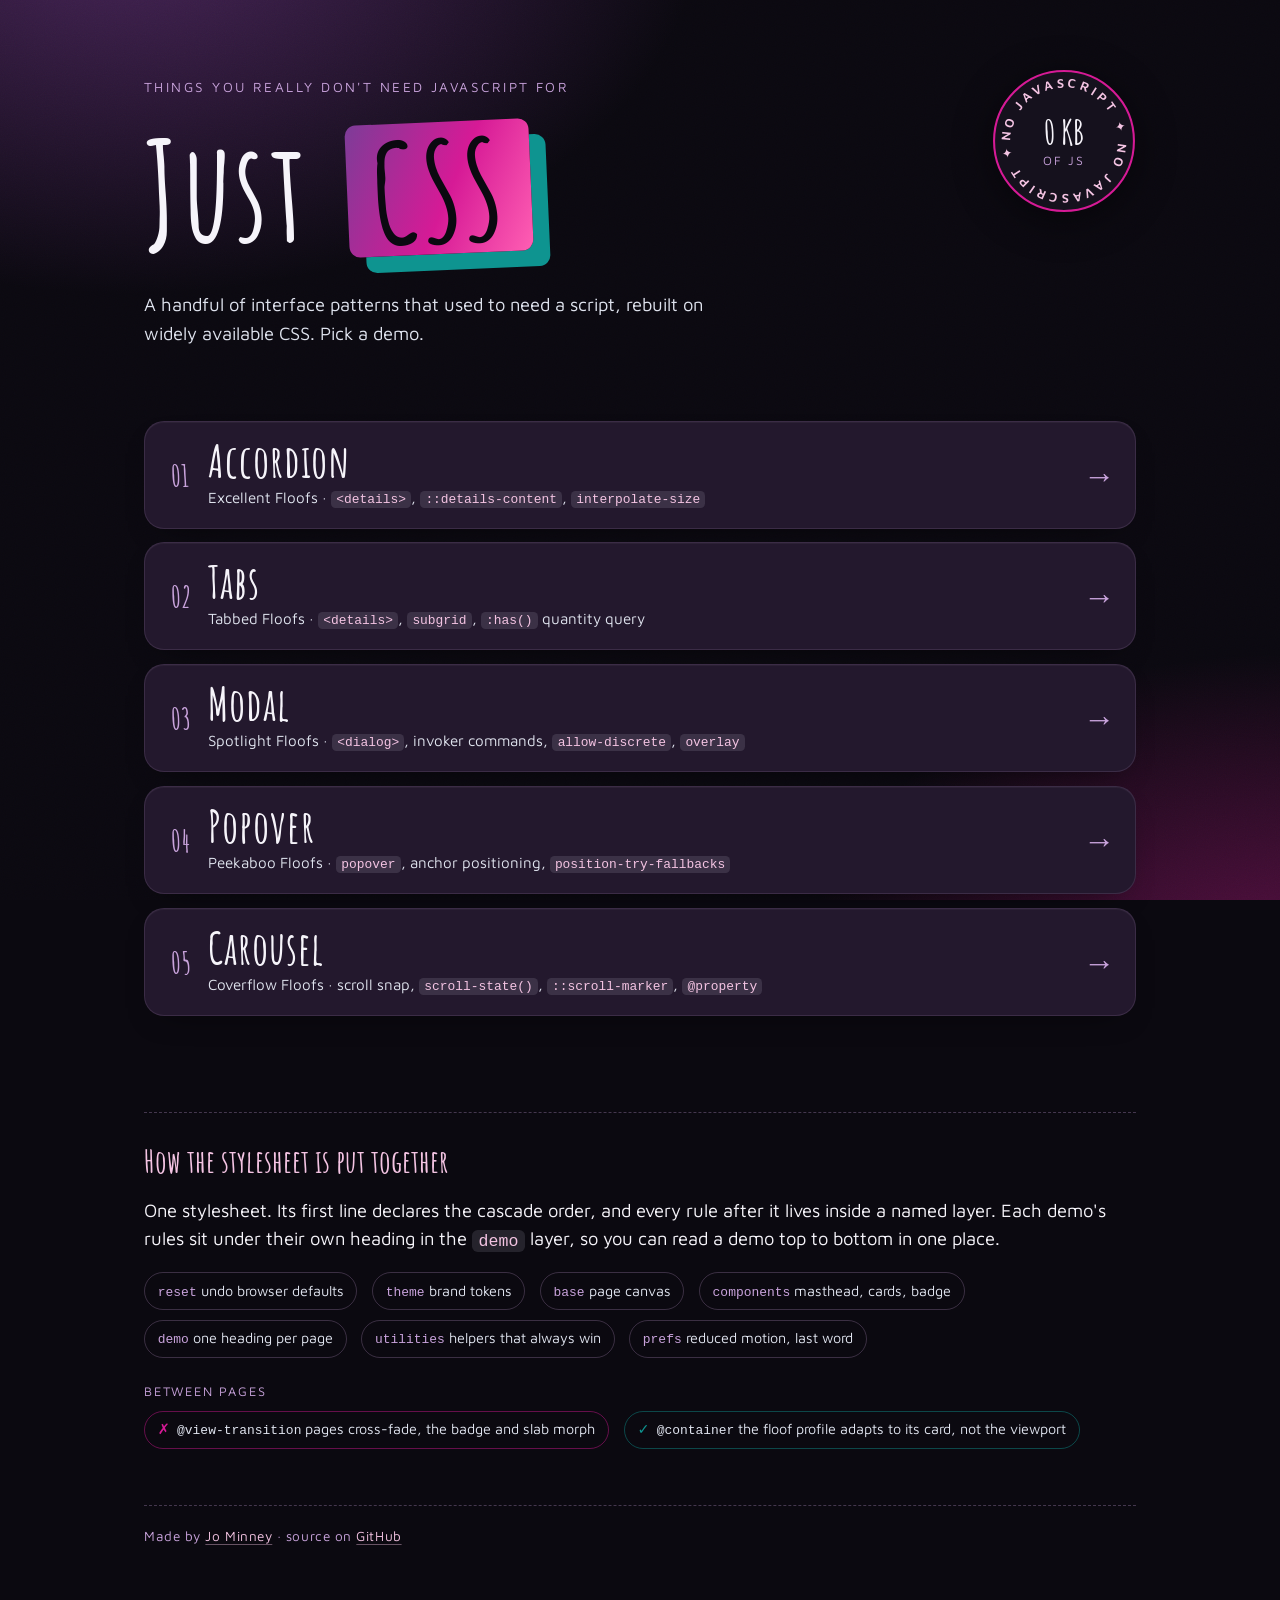
==== index.html @ 519990cf "Re-implement carousel because the other method doesn't support swipe and I didn't like it. The old o" ====
<!doctype html>
<html lang="en">
<head>
  <meta charset="utf-8">
  <meta name="viewport" content="width=device-width, initial-scale=1">
  <meta name="color-scheme" content="dark">
  <title>CSS Demos</title>

  <link rel="preconnect" href="https://fonts.googleapis.com">
  <link rel="preconnect" href="https://fonts.gstatic.com" crossorigin>
  <link href="https://fonts.googleapis.com/css2?family=Amatic+SC:wght@400;700&family=Maven+Pro:wght@400..700&display=swap" rel="stylesheet">

  <link rel="stylesheet" href="css/main.css">
</head>
<body>
  <div class="page">

    <header class="masthead">
      <p class="eyebrow">Things you really don't need JavaScript for</p>

      <h1 class="title">Just <span class="title__slab">CSS</span></h1>

      <p class="lede">A handful of interface patterns that used to need a script, rebuilt on widely available CSS. Pick a demo.</p>

      <svg class="badge badge--still" viewBox="0 0 140 140" role="img" aria-label="Zero kilobytes of JavaScript">
        <defs>
          <path id="badge-circle" d="M70,70 m-52,0 a52,52 0 1,1 104,0 a52,52 0 1,1 -104,0" />
        </defs>
        <circle class="badge__disc" cx="70" cy="70" r="68" />
        <g class="badge__ring">
          <text><textPath href="#badge-circle" textLength="322" lengthAdjust="spacing">NO JAVASCRIPT ✦ NO JAVASCRIPT ✦</textPath></text>
        </g>
        <text class="badge__big" x="70" y="74" text-anchor="middle">0 KB</text>
        <text class="badge__small" x="70" y="93" text-anchor="middle">of JS</text>
      </svg>
    </header>

    <main>
      <ol class="demos stagger">
        <li>
          <a class="card launch" href="demos/accordion.html">
            <span class="ordinal" aria-hidden="true"></span>
            <span>
              <span class="launch__name lit-text">Accordion</span>
              <span class="launch__sub">Excellent Floofs &middot; <code>&lt;details&gt;</code>, <code>::details-content</code>, <code>interpolate-size</code></span>
            </span>
            <span class="launch__go" aria-hidden="true">&rarr;</span>
          </a>
        </li>
        <li>
          <a class="card launch" href="demos/tabs.html">
            <span class="ordinal" aria-hidden="true"></span>
            <span>
              <span class="launch__name lit-text">Tabs</span>
              <span class="launch__sub">Tabbed Floofs &middot; <code>&lt;details&gt;</code>, <code>subgrid</code>, <code>:has()</code> quantity query</span>
            </span>
            <span class="launch__go" aria-hidden="true">&rarr;</span>
          </a>
        </li>
        <li>
          <a class="card launch" href="demos/modal.html">
            <span class="ordinal" aria-hidden="true"></span>
            <span>
              <span class="launch__name lit-text">Modal</span>
              <span class="launch__sub">Spotlight Floofs &middot; <code>&lt;dialog&gt;</code>, invoker commands, <code>allow-discrete</code>, <code>overlay</code></span>
            </span>
            <span class="launch__go" aria-hidden="true">&rarr;</span>
          </a>
        </li>
        <li>
          <a class="card launch" href="demos/popover.html">
            <span class="ordinal" aria-hidden="true"></span>
            <span>
              <span class="launch__name lit-text">Popover</span>
              <span class="launch__sub">Peekaboo Floofs &middot; <code>popover</code>, anchor positioning, <code>position-try-fallbacks</code></span>
            </span>
            <span class="launch__go" aria-hidden="true">&rarr;</span>
          </a>
        </li>
        <li>
          <a class="card launch" href="demos/carousel.html">
            <span class="ordinal" aria-hidden="true"></span>
            <span>
              <span class="launch__name lit-text">Carousel</span>
              <span class="launch__sub">Coverflow Floofs &middot; scroll snap, <code>scroll-state()</code>, <code>::scroll-marker</code>, <code>@property</code></span>
            </span>
            <span class="launch__go" aria-hidden="true">&rarr;</span>
          </a>
        </li>
      </ol>
    </main>

    <footer class="tech">
      <p class="tech__title">How the stylesheet is put together</p>
      <p class="tech__sub">One stylesheet. Its first line declares the cascade order, and every rule after it lives inside a named layer. Each demo's rules sit under their own heading in the <code>demo</code> layer, so you can read a demo top to bottom in one place.</p>
      <ul class="tech__list">
        <li><code>reset</code> undo browser defaults</li>
        <li><code>theme</code> brand tokens</li>
        <li><code>base</code> page canvas</li>
        <li><code>components</code> masthead, cards, badge</li>
        <li><code>demo</code> one heading per page</li>
        <li><code>utilities</code> helpers that always win</li>
        <li><code>prefs</code> reduced motion, last word</li>
      </ul>

      <p class="tech__heading">Between pages</p>
      <ul class="tech__list">
        <li data-feature="view-transition"><code>@view-transition</code> pages cross-fade, the badge and slab morph</li>
        <li data-feature="container"><code>@container</code> the floof profile adapts to its card, not the viewport</li>
      </ul>
    </footer>

    <footer class="colophon">
      <p>
        Made by <a href="https://jominney.com">Jo Minney</a>
        &middot; source on <a href="https://github.com/jomarieminney/css-demos">GitHub</a>
      </p>
    </footer>

  </div>
</body>
</html>
---- css/main.css ----
/* ==========================================================================
   css-demos — the whole stylesheet
   "Things you really don't need JavaScript for" · jominney.com

   HOW THIS FILE IS ORGANISED
   One file, seven cascade layers, declared on the first line so the order
   is fixed before anything else is read. A later layer always beats an
   earlier one, whatever the specificity — that is how `prefs` at the end
   can override any component with a bare `*` and no !important.

     reset       undo the handful of browser defaults we always undo
     theme       brand tokens: colours, fonts, easing, surfaces
     base        the page canvas and plain elements
     components  shared building blocks: masthead, cards, buttons, the
                 floof profile, the feature chips
     demo        one heading per demo (01 Accordion … 05 Carousel);
                 nothing in here is used outside its own page
     utilities   single-purpose helpers that always win over components
     prefs       user preferences (reduced motion): the last word

   Every "TRICK:" comment marks a modern CSS feature worth pointing at.
   ========================================================================== */
@layer reset, theme, base, components, demo, utilities, prefs;

/* TRICK: @property — registering a custom property gives it a type, and a
   typed property can transition. These are the carousel's dials (see
   "05 · Carousel"). Registrations are global and Chrome ignores them inside
   a layer, so they live up here. */
@property --tilt  { syntax: "<angle>";  inherits: false; initial-value: 0deg; }
@property --depth { syntax: "<number>"; inherits: false; initial-value: 0; }
@property --dir   { syntax: "<number>"; inherits: true;  initial-value: 1; }
@property --band  { syntax: "<number>"; inherits: true;  initial-value: 1; }
@property --bar   { syntax: "<length>"; inherits: false; initial-value: .65rem; }


/* ==========================================================================
   RESET
   ========================================================================== */
@layer reset {
  *, *::before, *::after { box-sizing: border-box; }

  body { margin: 0; }

  img, svg {
    display: block;
    max-width: 100%;
  }
  /* width="" / height="" attributes become presentational hints. Keep them
     (they stop layout shift) but let CSS decide the rendered box. */
  img { height: auto; }

  figure { margin: 0; }
}


/* ==========================================================================
   THEME
   ========================================================================== */
@layer theme {
  :root {
    --ink:      #0b0910;   /* Dark 1 */
    --ink-2:    #15111d;   /* Dark 2 */
    --paper:    #f6f4fa;   /* Light 1 */
    --paper-2:  #dfe3ee;   /* Light 2 */
    --magenta:  #d61a96;   /* Accent 1 */
    --purple:   #7d3c98;   /* Accent 2 */
    --teal:     #0e9490;   /* Accent 3 */
    --lilac:    #c9a3dc;   /* Accent 4 */
    --pink:     #f4c4e3;   /* Accent 5 */
    --lavender: #e4e7f7;   /* Accent 6 */

    --grad-brand: linear-gradient(115deg, var(--purple) 0%, var(--magenta) 55%, #ff5fb3 100%);

    /* Card surfaces */
    --surface:           color-mix(in oklab, var(--ink-2) 85%, var(--purple) 15%);
    --surface-border:    color-mix(in oklab, var(--lilac) 14%, transparent);
    --surface-highlight: 0 1px 0 rgb(255 255 255 / .04) inset;   /* top-edge glint */
    --surface-drop:      0 .75rem 2rem -1.25rem rgb(0 0 0 / .8);
    --surface-shadow:    var(--surface-highlight), var(--surface-drop);
    --radius-card:       1.25rem;
    --accent-border:     color-mix(in oklab, var(--magenta) 45%, transparent);

    --font-display: "Amatic SC", "Impact", sans-serif;
    --font-body: "Maven Pro", system-ui, sans-serif;

    /* A springy overshoot curve — pure CSS, no animation library */
    --ease-spring: linear(
      0, 0.006, 0.025 2.8%, 0.101 6.1%, 0.539 18.9%, 0.721 25.3%,
      0.849 31.5%, 0.937 38.1%, 0.968 41.8%, 0.991 45.7%, 1.006 50.1%,
      1.015 55%, 1.017 63.9%, 1.001
    );
    --ease-out: cubic-bezier(.2, .8, .2, 1);
    --dur: .65s;
  }
}


/* ==========================================================================
   BASE — the page canvas and plain elements
   ========================================================================== */
@layer base {
  :root {
    color-scheme: dark;
    /* TRICK: lets height/width transition to `auto` (Chromium, Safari 26+) */
    interpolate-size: allow-keywords;
  }

  html { scroll-behavior: smooth; }

  /* TRICK: cross-document view transitions. One line, and same-origin
     navigations between these pages cross-fade; elements that share a
     view-transition-name (the badge, the title slab) morph into place. */
  @view-transition { navigation: auto; }

  body {
    min-height: 100dvh;
    padding-block: clamp(2rem, 6vw, 5rem);
    padding-inline: clamp(1rem, 4vw, 3rem);
    font-family: var(--font-body);
    font-weight: 300;
    font-size: clamp(1rem, .95rem + .3vw, 1.15rem);
    line-height: 1.55;
    color: var(--paper);
    background-color: var(--ink);
    /* Two slow-drifting colour blobs, like the gradient slide */
    background-image:
      radial-gradient(60rem 40rem at 10% -10%, color-mix(in oklab, var(--purple) 55%, transparent), transparent 60%),
      radial-gradient(50rem 35rem at 100% 110%, color-mix(in oklab, var(--magenta) 40%, transparent), transparent 60%);
    background-attachment: fixed;
    animation: drift 24s ease-in-out infinite alternate;
    overflow-x: clip;

    /* Film grain so the gradient doesn't look like a flat render */
    &::before {
      content: "";
      position: fixed;
      inset: 0;
      z-index: 0;
      pointer-events: none;
      opacity: .14;
      mix-blend-mode: soft-light;
      background-image: url("data:image/svg+xml,%3Csvg xmlns='http://www.w3.org/2000/svg' width='220' height='220'%3E%3Cfilter id='n'%3E%3CfeTurbulence type='fractalNoise' baseFrequency='.9' numOctaves='3' stitchTiles='stitch'/%3E%3C/filter%3E%3Crect width='100%25' height='100%25' filter='url(%23n)'/%3E%3C/svg%3E");
    }
  }
  @keyframes drift {
    to { background-position: 6% 8%, -6% -8%; }
  }

  .page {
    position: relative;
    z-index: 1;
    max-width: 62rem;
    margin-inline: auto;
  }

  a {
    color: var(--pink);
    text-decoration-color: color-mix(in oklab, var(--pink) 40%, transparent);
    text-underline-offset: .2em;
    &:hover { text-decoration-color: currentColor; }
  }

  /* Disclosure widgets: we always draw our own affordance */
  summary {
    cursor: pointer;
    list-style: none;                 /* kill the default triangle… */
    user-select: none;
    &::-webkit-details-marker { display: none; }  /* …and in old Safari */
    &::marker { content: ""; }
  }

  code {
    font-family: ui-monospace, "Cascadia Code", Consolas, monospace;
    font-size: .9em;
    padding: .1em .4em;
    border-radius: .35em;
    background: color-mix(in oklab, var(--lavender) 12%, transparent);
    color: var(--pink);
  }

  :focus-visible {
    outline: 2px solid var(--teal);
    outline-offset: 3px;
  }
}


/* ==========================================================================
   COMPONENTS — shared building blocks
   ========================================================================== */
@layer components {

  /* ----- Breadcrumb back to the index ----- */
  .crumbs {
    margin-block-end: 1.5rem;
    font-size: .85rem;
    letter-spacing: .08em;
    text-transform: uppercase;
    a { text-decoration: none; color: var(--lilac); }
    a:hover { color: var(--pink); }
  }

  /* ----- Masthead ----- */
  .masthead {
    position: relative;
    display: grid;
    gap: .5rem;
    margin-block-end: clamp(2.5rem, 6vw, 4.5rem);
    padding-inline-end: clamp(0rem, 12vw, 9rem);
  }

  .eyebrow {
    margin: 0 0 1rem;
    font-size: .85rem;
    letter-spacing: .18em;
    text-transform: uppercase;
    color: var(--lilac);
  }

  .title {
    margin: 0;
    font-family: var(--font-display);
    font-weight: 700;
    font-size: clamp(4rem, 12vw, 8.5rem);
    line-height: .9;
    letter-spacing: .02em;
    text-wrap: balance;
  }

  /* The "Widely Available" slide treatment: a tilted gradient slab */
  .title__slab {
    view-transition-name: slab;       /* morphs between pages, see @view-transition in base */
    display: inline-block;
    padding: .05em .18em .02em;
    margin-inline-start: .08em;
    background: var(--grad-brand);
    color: var(--ink);
    rotate: -2.5deg;
    border-radius: .08em;
    box-shadow: .12em .12em 0 var(--teal);
  }

  .lede {
    margin: 1.75rem 0 0;
    max-width: 48ch;
    line-height: 1.6;
    color: var(--paper-2);
    & + & { margin-block-start: .75rem; }   /* a second lede is just the next paragraph */
  }

  /* "0 KB of JS" badge — drops in once on load, spins its ring on hover */
  .badge {
    position: absolute;
    inset-inline-end: 0;
    inset-block-start: -.5rem;
    width: clamp(6rem, 12vw, 9rem);
    filter: drop-shadow(0 .5rem 1.25rem rgb(0 0 0 / .45));
    view-transition-name: badge;
    animation: badge-in 1s var(--ease-spring) .35s backwards;
    transition: rotate var(--dur) var(--ease-spring), scale var(--dur) var(--ease-spring);

    &:hover { rotate: -8deg; scale: 1.06; }
    &.badge--still { animation: none; }   /* index page: no entrance, hover only */

    .badge__disc { fill: var(--ink-2); stroke: var(--magenta); stroke-width: 2; }
    .badge__ring {
      transform-origin: 70px 70px;
      transition: transform 1.4s var(--ease-spring);
      fill: var(--pink);
      font: 600 12.5px var(--font-body);
      letter-spacing: .12em;
    }
    /* Half a turn lands the repeated text exactly where it started */
    &:hover .badge__ring { transform: rotate(.5turn); }
    .badge__big   { fill: var(--paper); font: 700 34px var(--font-display); }
    .badge__small { fill: var(--lilac); font: 400 12px var(--font-body); text-transform: uppercase; letter-spacing: .15em; }
  }
  @keyframes badge-in {
    from { opacity: 0; transform: scale(0) rotate(-120deg); }
    to   { opacity: 1; transform: scale(1) rotate(0deg); }
  }

  @media (width < 40rem) {
    .masthead { padding-inline-end: 0; }
    .badge { position: static; justify-self: end; margin-block-start: .5rem; }
  }

  /* ----- Card surface, shared by the demo index, the accordion, tab
           panels, the dialog and the popovers ----- */
  .card {
    position: relative;
    container-type: inline-size;      /* TRICK: lets the floof profile query the card's width */
    border-radius: var(--radius-card);
    background: var(--surface);
    border: 1px solid var(--surface-border);
    box-shadow: var(--surface-shadow);
    opacity: 1;
    translate: 0 0;
    transition:
      opacity .5s var(--ease-out),
      translate .6s var(--ease-out) var(--enter-delay, 0ms);

    /* TRICK: @starting-style — the "before" state for an element's first
       render, so a plain transition doubles as an entrance. */
    @starting-style {
      opacity: 0;
      translate: 0 1.5rem;
    }

    /* Gradient bar that sweeps in just outside the left edge */
    &::before {
      content: "";
      position: absolute;
      inset-block: .9rem;
      inset-inline-end: calc(100% + .75rem);   /* floats .75rem left of the card */
      width: .3rem;
      border-radius: 1rem;
      background: var(--grad-brand);
      scale: 1 0;
      transform-origin: top;
      transition: scale .5s var(--ease-spring);
    }
    &:hover::before { scale: 1 1; }
  }

  /* Stagger: children of a .stagger list slide in a beat after the one
     before. --enter-delay inherits, so it reaches a card nested in an <li>. */
  .stagger > :nth-child(2) { --enter-delay: 70ms; }
  .stagger > :nth-child(3) { --enter-delay: 140ms; }
  .stagger > :nth-child(4) { --enter-delay: 210ms; }
  .stagger > :nth-child(5) { --enter-delay: 280ms; }
  .stagger > :nth-child(6) { --enter-delay: 350ms; }
  .stagger > :nth-child(7) { --enter-delay: 420ms; }
  .stagger > :nth-child(8) { --enter-delay: 490ms; }

  /* ----- Launcher: a card that is a link or a button to somewhere.
           Thumb (or ordinal) · names · arrow. ----- */
  .launch {
    display: grid;
    grid-template-columns: auto 1fr auto;
    align-items: center;
    gap: 1.1rem;
    padding: 1.1rem 1.25rem 1.1rem 1.6rem;
    color: inherit;
    text-decoration: none;
    appearance: none;                 /* it may be a <button> */
    font: inherit;
    text-align: start;
    cursor: pointer;
    transition:
      opacity .5s var(--ease-out),
      translate .4s var(--ease-spring) var(--enter-delay, 0ms),
      border-color .3s;

    .floof__thumb { rotate: -6deg; }
    .launch__go {
      font-family: var(--font-display);
      font-weight: 700;
      font-size: 2rem;
      color: var(--lilac);
      transition: translate .4s var(--ease-spring), color .3s;
    }
    .launch__sub { font-size: .95rem; color: var(--paper-2); }
    .launch__sub code { font-size: .85em; }

    &:hover {
      border-color: var(--accent-border);
      translate: 0 -2px;
      .lit-text { --lit: 100%; }
      .floof__thumb { rotate: 6deg; scale: 1.08; }
      .launch__go { translate: .35rem 0; color: var(--magenta); }
    }
  }

  /* ----- Round button: the circle behind the toggle, the close, the arrows ----- */
  .round-btn {
    display: grid;
    place-items: center;
    width: 2.4rem;
    aspect-ratio: 1;
    padding: 0;
    border: 1px solid transparent;
    border-radius: 50%;
    background: color-mix(in oklab, var(--lavender) 10%, transparent);
    color: var(--paper);
    font: 700 1.5rem var(--font-display);
    cursor: pointer;
    transition: background .3s, border-color .3s, scale .4s var(--ease-spring), rotate var(--dur) var(--ease-spring);
    &:is(button):hover { background: var(--magenta); }
  }

  /* Plus → cross. Set --x: 1 to show the cross. */
  .plus-x {
    position: relative;
    rotate: calc(var(--x, 0) * 135deg);
    &::before, &::after {
      content: "";
      position: absolute;
      inset: 0;
      margin: auto;
      background: var(--paper);
      border-radius: 2px;
    }
    &::before { width: 1rem; height: 2px; }
    &::after  { width: 2px; height: 1rem; }
  }

  /* ----- Pop-in: anything in the top layer (dialog, popover) that fades
           and scales in, and — thanks to allow-discrete — back out ----- */
  .pop-in {
    opacity: 0;
    scale: .94;
    translate: 0 .75rem;
    /* TRICK: display and overlay are discrete, but allow-discrete lets them
       wait until the fade is done — that is the whole close animation. */
    transition:
      opacity .35s var(--ease-out),
      scale .55s var(--ease-spring),
      translate .55s var(--ease-spring),
      display .55s allow-discrete,
      overlay .55s allow-discrete;

    &:is([open], :popover-open) {
      opacity: 1;
      scale: 1;
      translate: 0;
      /* TRICK: @starting-style — the FROM state for the open transition,
         because a closed dialog/popover is display:none and has no styles
         to transition from */
      @starting-style {
        opacity: 0;
        scale: .94;
        translate: 0 .75rem;
      }
    }
  }

  /* ----- Ordinal: "01", "02"… from a CSS counter, no JS ----- */
  .ordinal {
    font-family: var(--font-display);
    font-weight: 700;
    font-size: 1.9rem;
    line-height: 1;
    color: var(--lilac);
    min-width: 2ch;
    transition: color .3s;
    &::before { content: counter(item, decimal-leading-zero); }
  }

  /* ----- Lit text: gradient that slides in from the right when --lit is 100% ----- */
  .lit-text {
    font-family: var(--font-display);
    font-weight: 700;
    line-height: .95;
    letter-spacing: .02em;
    background: linear-gradient(90deg, var(--paper) 0 50%, var(--magenta) 50%, #ff7cc0 100%);
    background-size: 210% 100%;
    background-position: var(--lit, 0%) 0;
    -webkit-background-clip: text;
    background-clip: text;
    color: transparent;
    transition: background-position .55s var(--ease-out);
  }

  /* ==========================================================================
     Floof profile — polaroid, hooman, blurb, rating.
     Used by the accordion, tabs, modal and popover demos.

     Reveal state is keyed on the nearest open <details>, <dialog> or popover
     (the :is() list is forgiving, so an unknown :popover-open is skipped,
     not fatal). It works two ways:
     · the closed-state rules give the accordion something to animate FROM
       (its content stays in the tree while closed) and back TO on close;
     · @starting-style gives the tabs, dialog and popover the same FROM
       state, because their content goes display:none → shown and has no
       previous style to transition from.
     ========================================================================== */

  /* Pieces that also appear in summaries, tabs and launchers */
  .floof__pet { font-size: clamp(2rem, 4.5vw, 2.8rem); }
  .floof__names { display: grid; gap: .1rem; min-width: 0; }
  .floof__owner {
    font-size: .95rem;
    color: var(--paper-2);
    strong { font-weight: 500; color: var(--pink); }
  }
  .floof__thumb {
    width: 3.5rem;
    aspect-ratio: 1;
    border-radius: 50%;
    object-fit: cover;
    border: 2px solid var(--lilac);
    transition: scale var(--dur) var(--ease-spring), opacity .3s, rotate var(--dur) var(--ease-spring), border-color .3s;
  }

  /* The expanded body: photos beside blurb, stacking when its CARD is narrow */
  .floof__body {
    display: grid;
    grid-template-columns: minmax(14rem, 1fr) 1.4fr;
    gap: clamp(1.5rem, 4vw, 3rem);
    align-items: start;
    padding: .5rem 1.6rem 2rem 1.6rem;
    /* TRICK: container query — the same markup sits in a wide accordion
       card, a tab panel, a dialog and a 24rem popover. Ask the card, not
       the viewport. */
    @container (width < 44rem) {
      grid-template-columns: 1fr;
    }
  }

  .floof__photos {
    position: relative;
    padding: 1rem 1rem 3.5rem 0;
  }

  /* Polaroid that drops in and settles at a jaunty tilt */
  .polaroid {
    padding: .7rem .7rem 2.4rem;
    background: var(--paper);
    color: var(--ink);
    border-radius: .35rem;
    box-shadow: 0 1.25rem 2.5rem -1rem rgb(0 0 0 / .7);
    rotate: 8deg;
    translate: 0 1.5rem;
    opacity: 0;
    transition:
      rotate .8s var(--ease-spring),
      translate .8s var(--ease-spring),
      opacity .4s var(--ease-out);

    img {
      width: 100%;
      aspect-ratio: 1;
      object-fit: cover;
      border-radius: .15rem;
      filter: saturate(1.1) contrast(1.05);
    }
    figcaption {
      position: absolute;
      inset-inline: .7rem;
      bottom: .55rem;
      font-family: var(--font-display);
      font-weight: 700;
      font-size: 1.75rem;
      line-height: 1;
      text-align: center;
      color: var(--purple);
    }

    :is(details[open], dialog[open], :popover-open) & {
      rotate: -3deg;
      translate: 0;
      opacity: 1;
      transition-delay: .1s;
      &:hover { rotate: 0deg; scale: 1.02; transition-delay: 0s; }
    }
  }

  /* The hooman: small circle overlapping the polaroid's corner */
  .hooman {
    position: absolute;
    inset-inline-end: -.25rem;
    inset-block-end: 3.5rem;    /* overlaps the photo's corner, clear of the caption */
    width: 6rem;
    scale: 0;
    rotate: 25deg;
    transition: scale .7s var(--ease-spring), rotate .7s var(--ease-spring);

    img {
      width: 100%;
      aspect-ratio: 1;
      object-fit: cover;
      border-radius: 50%;
      border: 3px solid var(--teal);
      box-shadow: 0 .75rem 1.5rem -.5rem rgb(0 0 0 / .8);
    }
    figcaption {
      position: absolute;
      inset-inline-start: calc(100% + 2.25rem);   /* to the lower right of the circle */
      inset-block-start: 88%;
      width: 6rem;
      font-family: var(--font-display);
      font-weight: 700;
      font-size: 1.4rem;
      line-height: 1;
      color: var(--pink);
      text-align: left;
      white-space: nowrap;
      rotate: 4deg;
    }

    :is(details[open], dialog[open], :popover-open) & { scale: 1; rotate: 0deg; transition-delay: .35s; }
  }

  /* Hand-drawn arrow that draws itself — pathLength="1" makes the maths trivial.
     Flipped so it points back up at the circle from the label. */
  .hooman__arrow {
    position: absolute;
    inset-inline-end: calc(100% - .1rem);
    bottom: 45%;
    width: 3rem;
    rotate: 190deg;
    fill: none;
    stroke: var(--pink);
    stroke-width: 3;
    stroke-linecap: round;
    stroke-linejoin: round;

    path {
      stroke-dasharray: 1;
      stroke-dashoffset: 1;
      transition: stroke-dashoffset .5s var(--ease-out);
    }
    :is(details[open], dialog[open], :popover-open) & path:first-child { stroke-dashoffset: 0; transition-delay: .6s; }
    :is(details[open], dialog[open], :popover-open) & path:last-child  { stroke-dashoffset: 0; transition-delay: .95s; }
  }

  /* One column: no room beside the circle, so the label drops beneath it
     (the photos area keeps 3.5rem of padding there) and the arrow points up */
  @container (width < 44rem) {
    .hooman figcaption {
      inset-inline-start: auto;
      inset-inline-end: .25rem;
      inset-block-start: calc(100% + .6rem);
      text-align: right;
      rotate: -3deg;
    }
    .hooman__arrow {
      inset-inline-end: auto;
      inset-inline-start: -.75rem;
      bottom: 60%;
      rotate: -80deg;
    }
  }

  /* Blurb — lines fade up in a stagger */
  .floof__blurb {
    padding-block-start: .5rem;

    > * {
      translate: 0 .75rem;
      opacity: 0;
      transition: translate .6s var(--ease-out), opacity .5s var(--ease-out);
    }
    p { margin: 0 0 1rem; color: var(--paper-2); }
    .floof__owner { margin-block-end: .35rem; }

    :is(details[open], dialog[open], :popover-open) & > * { translate: 0; opacity: 1; }
    :is(details[open], dialog[open], :popover-open) & > :nth-child(1) { transition-delay: .15s; }
    :is(details[open], dialog[open], :popover-open) & > :nth-child(2) { transition-delay: .25s; }
    :is(details[open], dialog[open], :popover-open) & > :nth-child(3) { transition-delay: .35s; }
    :is(details[open], dialog[open], :popover-open) & > :nth-child(4) { transition-delay: .45s; }
    :is(details[open], dialog[open], :popover-open) & > :nth-child(5) { transition-delay: .55s; }
  }

  .floof__kicker {
    margin: 0 0 .5rem;
    font-family: var(--font-display);
    font-weight: 700;
    font-size: 2rem;
    line-height: 1;
    color: var(--lilac);
  }

  /* Floof rating bar — no JS, the maths does the branching:
     · over ten  → bar is full; brand gradient covers the first ten points,
                   the excess spills into teal, a notch marks 10/10
     · ten or under → ordinary part-filled bar, empty track showing, no notch */
  .rating {
    display: grid;
    grid-template-columns: auto 1fr auto;
    align-items: center;
    gap: .75rem;
    margin-block-start: 1.25rem;
    font-size: .85rem;
    letter-spacing: .08em;
    text-transform: uppercase;
    color: var(--lilac);
  }
  .rating__track {
    height: .55rem;
    border-radius: 1rem;
    background: color-mix(in oklab, var(--lavender) 12%, transparent);
    overflow: hidden;
  }
  .rating__fill {
    /* TRICK: min()/clamp() as an if-statement */
    --ten:   min(100%, calc(10 / var(--rating) * 100%));         /* where 10/10 lands */
    --notch: clamp(0px, calc((var(--rating) - 10) * 100px), 2px); /* 0 unless over ten */
    position: relative;
    display: block;
    height: 100%;
    width: min(100%, calc(var(--rating) / 10 * 100%));
    border-radius: inherit;
    background:
      var(--grad-brand) 0 0 / var(--ten) 100% no-repeat,
      linear-gradient(90deg, var(--teal), #3fd4c9);
    scale: 0 1;
    transform-origin: left;
    transition: scale .9s var(--ease-spring);

    &::after {
      content: "";
      position: absolute;
      inset-block: 0;
      inset-inline-start: var(--ten);
      width: var(--notch);
      translate: -50% 0;
      background: var(--ink);
    }
    :is(details[open], dialog[open], :popover-open) & { scale: 1 1; transition-delay: .6s; }
  }
  .rating__value {
    font-family: var(--font-display);
    font-weight: 700;
    font-size: 1.5rem;
    letter-spacing: 0;
    color: var(--pink);
  }

  /* TRICK: @starting-style — the FROM state for profile content rendered
     for the first time (tab panels, dialogs, popovers). Same values as the
     closed-state rules above, so every demo plays the same reveal. */
  @starting-style {
    :is(details[open], dialog[open], :popover-open) .polaroid { rotate: 8deg; translate: 0 1.5rem; opacity: 0; }
    :is(details[open], dialog[open], :popover-open) .hooman { scale: 0; rotate: 25deg; }
    :is(details[open], dialog[open], :popover-open) .hooman__arrow path { stroke-dashoffset: 1; }
    :is(details[open], dialog[open], :popover-open) .floof__blurb > * { translate: 0 .75rem; opacity: 0; }
    :is(details[open], dialog[open], :popover-open) .rating__fill { scale: 0 1; }
  }

  /* ==========================================================================
     Tech cheat-sheet footer + feature chips
     ========================================================================== */
  .tech {
    margin-block-start: clamp(3rem, 8vw, 6rem);
    padding-block-start: 2rem;
    border-top: 1px dashed color-mix(in oklab, var(--lilac) 30%, transparent);
  }
  .tech__title {
    margin: 0 0 1rem;
    font-family: var(--font-display);
    font-weight: 700;
    font-size: 2rem;
    line-height: 1;
    color: var(--pink);
  }
  .tech__note {
    margin: 1.5rem 0 0;
    max-width: 60ch;
    font-size: .9rem;
    color: var(--paper-2);
  }
  .tech__heading {
    margin: 1.5rem 0 .6rem;
    font-size: .8rem;
    letter-spacing: .14em;
    text-transform: uppercase;
    color: var(--lilac);
    code { font-size: .95em; text-transform: none; letter-spacing: 0; }
  }
  .tech__list {
    list-style: none;
    margin: 0;
    padding: 0;
    display: flex;
    flex-wrap: wrap;
    gap: .6rem .9rem;
    font-size: .9rem;
    color: var(--paper-2);

    li {
      padding: .4rem .8rem;
      border-radius: 2rem;
      border: 1px solid color-mix(in oklab, var(--lilac) 25%, transparent);
      transition: border-color .3s, translate .4s var(--ease-spring);
      &:hover { border-color: var(--tick-hue, var(--magenta)); translate: 0 -2px; }
    }
    code { background: none; padding: 0; color: var(--lilac); }

    /* Feature chips: a cross until an @supports block below flips them to a
       tick. No JS — the browser is grading itself. :where() zeroes the
       specificity so the plain [data-feature="…"] rules can override. */
    :where(li[data-feature]) {
      --tick: "\2717";            /* ✗ */
      --tick-hue: var(--magenta);
    }
    li[data-feature] {
      border-color: color-mix(in oklab, var(--tick-hue) 45%, transparent);
      &::before {
        content: var(--tick);
        margin-inline-end: .5em;
        font-weight: 700;
        color: var(--tick-hue);
      }
      code { color: var(--paper-2); }
    }

    /* Chips that are links: the whole pill is the target, with an "out" arrow */
    &.tech__list--links {
      li { padding: 0; }
      li:hover { border-color: var(--teal); }
      a {
        display: block;
        padding: .4rem .8rem;
        border-radius: inherit;
        color: inherit;
        text-decoration: none;
        &::after { content: " \2197"; color: var(--lilac); font-size: .85em; }
        &:hover::after { color: var(--teal); }
      }
    }
  }

  /* One @supports per graded feature. The chip text lives in the HTML;
     these only decide tick or cross. */
  @supports selector(::details-content)        { [data-feature="details-content"]  { --tick: "\2713"; --tick-hue: var(--teal); } }
  @supports (interpolate-size: allow-keywords) { [data-feature="interpolate-size"] { --tick: "\2713"; --tick-hue: var(--teal); } }
  /* at-rule() is brand new (Chrome 148, Firefox 157). Until it lands
     everywhere, fall back to transition-behavior, which shipped in the same
     releases as @starting-style. */
  @supports at-rule(@starting-style) or (transition-behavior: allow-discrete) {
    [data-feature="starting-style"] { --tick: "\2713"; --tick-hue: var(--teal); }
  }
  @supports (grid-template-columns: subgrid)   { [data-feature="subgrid"]        { --tick: "\2713"; --tick-hue: var(--teal); } }
  @supports selector(:has(a))                  { [data-feature="has"]            { --tick: "\2713"; --tick-hue: var(--teal); } }
  @supports (transition-timing-function: linear(0, 1)) { [data-feature="linear"] { --tick: "\2713"; --tick-hue: var(--teal); } }
  @supports (background-clip: text) or (-webkit-background-clip: text) { [data-feature="clip-text"] { --tick: "\2713"; --tick-hue: var(--teal); } }
  @supports (transition-behavior: allow-discrete) { [data-feature="allow-discrete"] { --tick: "\2713"; --tick-hue: var(--teal); } }
  @supports (overlay: auto)                    { [data-feature="overlay"]        { --tick: "\2713"; --tick-hue: var(--teal); } }
  @supports (backdrop-filter: blur(1px))       { [data-feature="backdrop-filter"] { --tick: "\2713"; --tick-hue: var(--teal); } }
  @supports (container-type: inline-size)      { [data-feature="container"]      { --tick: "\2713"; --tick-hue: var(--teal); } }
  @supports (anchor-name: --a)                 { [data-feature="anchor"]         { --tick: "\2713"; --tick-hue: var(--teal); } }
  @supports (position-try-fallbacks: flip-block) { [data-feature="position-try"] { --tick: "\2713"; --tick-hue: var(--teal); } }
  @supports selector(:popover-open)            { [data-feature="popover-open"]   { --tick: "\2713"; --tick-hue: var(--teal); } }
  @supports (animation-timeline: view())       { [data-feature="scroll-timeline"] { --tick: "\2713"; --tick-hue: var(--teal); } }
  @supports (scroll-snap-type: x mandatory)    { [data-feature="snap"]           { --tick: "\2713"; --tick-hue: var(--teal); } }
  @supports (container-type: scroll-state)     { [data-feature="scroll-state"]   { --tick: "\2713"; --tick-hue: var(--teal); } }
  @supports selector(::scroll-button(*))       { [data-feature="scroll-buttons"] { --tick: "\2713"; --tick-hue: var(--teal); } }
  @supports selector(::scroll-marker)          { [data-feature="scroll-markers"] { --tick: "\2713"; --tick-hue: var(--teal); } }
  @supports (scrollbar-width: none)            { [data-feature="scrollbar-width"] { --tick: "\2713"; --tick-hue: var(--teal); } }
  @supports (scroll-initial-target: nearest)   { [data-feature="scroll-initial-target"] { --tick: "\2713"; --tick-hue: var(--teal); } }
  /* Only at-rule() can test this one (Chrome 148+). Safari supports the
     feature but not the test, so it shows a cross there for now. */
  @supports at-rule(@view-transition)          { [data-feature="view-transition"] { --tick: "\2713"; --tick-hue: var(--teal); } }
  /* Layers need no @supports: without @layer, the first line of this file
     would be ignored and the cascade would still mostly work — but the page
     would look different enough that the tick is a fair claim. */
  [data-feature="layers"] { --tick: "\2713"; --tick-hue: var(--teal); }

  /* ----- Colophon ----- */
  .colophon {
    margin-block-start: clamp(2rem, 5vw, 3.5rem);
    padding-block-start: 1.25rem;
    border-top: 1px dashed color-mix(in oklab, var(--lilac) 30%, transparent);
    font-size: .85rem;
    letter-spacing: .04em;
    color: var(--lilac);
    p { margin: 0; }
    a { color: var(--pink); }
    a:hover { color: var(--paper); }
  }
}


/* ==========================================================================
   DEMO — page-specific rules. Each demo under its own heading; nothing in
   one heading is used by another page.
   ========================================================================== */
@layer demo {

  /* ==========================================================================
     00 · Index (index.html)
     ========================================================================== */
  .demos {
    list-style: none;
    margin: 0;
    padding: 0;
    display: grid;
    gap: .85rem;
    counter-reset: item;
    > li { counter-increment: item; }
  }
  .demos .launch__name { display: block; font-size: clamp(2rem, 4.5vw, 2.8rem); }


  /* ==========================================================================
     01 · Accordion (demos/accordion.html) — <details name>, ::details-content
     ========================================================================== */
  .floofs {
    display: grid;
    gap: .85rem;
    counter-reset: item;    /* TRICK: numbering without JS */
  }

  .floof {
    counter-increment: item;
    transition:
      opacity .45s var(--ease-out),
      translate .6s var(--ease-out) var(--enter-delay, 0ms),
      scale var(--dur) var(--ease-spring),
      border-color .45s var(--ease-out),
      box-shadow .45s var(--ease-out);

    > summary {
      display: grid;
      grid-template-columns: auto 1fr auto auto;
      align-items: center;
      gap: 1.1rem;
      padding: 1.1rem 1.25rem 1.1rem 1.6rem;
      border-radius: inherit;
    }
    .floof__thumb { rotate: -6deg; }

    &:hover {
      .floof__pet { --lit: 100%; }
      .floof__thumb { rotate: 6deg; scale: 1.08; }
      .floof__toggle { background: color-mix(in oklab, var(--magenta) 30%, transparent); }
    }

    &[open] {
      border-color: var(--accent-border);
      box-shadow:
        0 1px 0 rgb(255 255 255 / .06) inset,
        0 2rem 4rem -1.5rem var(--accent-border);
      &::before { scale: 1 1; }
      .ordinal { color: var(--magenta); }
      .floof__pet { --lit: 100%; }
      .floof__thumb { scale: 0; opacity: 0; }   /* big photo takes over */
      .floof__toggle { --x: 1; background: var(--magenta); }
    }

    /* TRICK: ::details-content — the animatable hidden part */
    &::details-content {
      block-size: 0;
      overflow: hidden;
      content-visibility: hidden;
      transition:
        block-size var(--dur) var(--ease-spring),
        content-visibility var(--dur) allow-discrete;
    }
    &[open]::details-content {
      block-size: auto;               /* animates thanks to interpolate-size */
      content-visibility: visible;
    }
  }

  /* TRICK: :has() — when one floof is open, gently dim the rest */
  .floofs:has(.floof[open]) .floof:not([open]) {
    opacity: .55;
    scale: .985;
    &:hover { opacity: 1; scale: 1; }
  }


  /* ==========================================================================
     02 · Tabs (demos/tabs.html) — <details> + grid + subgrid
     Technique after Sladjan Petrovic on CSS-Tricks: every <details> is laid
     over ONE grid. Each is a subgrid spanning every column and both rows, so
     its <summary> sits in row 1 at its own column while its content
     (::details-content) fills row 2. name="" keeps exactly one open.
     Base layout is a stack of disclosures; the strip is layered on top only
     when the browser has ::details-content AND subgrid AND the room.
     ========================================================================== */
  .tabs {
    display: grid;
    gap: .85rem;
  }

  .tab {
    > summary {
      position: relative;
      display: flex;
      align-items: center;
      gap: .75rem;
      padding: .7rem 1rem .7rem .9rem;
      border-radius: 2rem;
      background: var(--surface);
      border: 1px solid var(--surface-border);
      box-shadow: var(--surface-shadow);
      transition: border-color .3s, background .3s, translate .4s var(--ease-spring);
    }
    &:not([open]) > summary:hover { border-color: var(--accent-border); translate: 0 -2px; }
    &[open] > summary {
      border-color: var(--magenta);
      background: color-mix(in oklab, var(--surface) 80%, var(--magenta) 20%);
    }

    .floof__thumb { width: 2.25rem; }
    &[open] .floof__thumb { border-color: var(--magenta); }
    .floof__pet {
      font-size: clamp(1.5rem, 2.2vw, 1.85rem);
      line-height: .9;
      text-wrap: balance;
    }
    > summary:hover .floof__pet,
    &[open] .floof__pet { --lit: 100%; }
  }

  .tab__panel { padding-block-start: 1.25rem; }

  /* ----- Enhancement: the tab strip ----- */
  @supports selector(::details-content) and (grid-template-columns: subgrid) {
    @media (width >= 48rem) {

      .tabs {
        /* TRICK: :has() as a quantity query — count the tabs, size the grid */
        --tabs: 1;
        display: grid;
        grid-template-columns: repeat(var(--tabs), minmax(0, 1fr));
        grid-template-rows: auto auto;
        gap: 0 .5rem;
        padding-block-start: .9rem;    /* room for the floating bar above */
        &:has(> :last-child:nth-child(2)) { --tabs: 2; }
        &:has(> :last-child:nth-child(3)) { --tabs: 3; }
        &:has(> :last-child:nth-child(4)) { --tabs: 4; }
        &:has(> :last-child:nth-child(5)) { --tabs: 5; }
        &:has(> :last-child:nth-child(6)) { --tabs: 6; }
        &:has(> :last-child:nth-child(7)) { --tabs: 7; }
        &:has(> :last-child:nth-child(8)) { --tabs: 8; }
      }

      /* TRICK: subgrid — every <details> covers the whole grid and borrows
         its tracks, so all six summaries share ONE row and line up. */
      .tab {
        display: grid;
        grid-template-columns: subgrid;
        grid-template-rows: subgrid;
        grid-column: 1 / -1;
        grid-row: 1 / span 2;
        &:nth-child(1) { --n: 1; }
        &:nth-child(2) { --n: 2; }
        &:nth-child(3) { --n: 3; }
        &:nth-child(4) { --n: 4; }
        &:nth-child(5) { --n: 5; }
        &:nth-child(6) { --n: 6; }
        &:nth-child(7) { --n: 7; }
        &:nth-child(8) { --n: 8; }

        /* The <details> boxes all overlap, so the parts you can interact
           with are lifted above them: closed panels at 1, the open panel at
           2, the open tab at 3 so it covers the panel's top border. */
        > summary {
          grid-row: 1;
          grid-column: var(--n);
          z-index: 1;
          padding: .8rem 1rem;
          border-radius: 1rem 1rem 0 0;
          border-block-end-width: 0;     /* the panel's top border does that job */
          box-shadow: none;

          /* Active tab indicator: a gradient bar floating above the tab with
             a gap, the same idea as the bar beside each card */
          &::after {
            content: "";
            position: absolute;
            inset-inline: .9rem;
            inset-block-start: -.9rem;
            height: .3rem;
            border-radius: 1rem;
            background: var(--grad-brand);
            scale: 0 1;
            transform-origin: left;
            transition: scale .5s var(--ease-spring);
          }
        }
        /* Active tab joins the panel: same surface, reaching 1px down to
           cover the panel's top border. A <details> in a name group can
           still be closed by clicking its own summary, which would leave
           no tab open — so the open tab ignores the pointer. (Keyboard
           toggling still works; the page says so.) */
        &[open] > summary {
          z-index: 3;
          margin-block-end: -1px;
          background: var(--surface);
          border-color: var(--accent-border);
          pointer-events: none;
          &::after { scale: 1 1; }
        }

        /* Every panel stays rendered, stacked in the same cell, so row 2 is
           always as tall as the tallest panel — nothing below ever jumps.
           Closed panels are hidden with visibility (no hit-testing) and
           cross-fade with the one opening. content-visibility overrides the
           UA's "hidden" for closed details. */
        &::details-content {
          grid-row: 2;
          grid-column: 1 / -1;
          z-index: 1;
          display: block;
          content-visibility: visible;
          visibility: hidden;
          opacity: 0;
          transition: opacity .4s var(--ease-out), visibility .4s;
        }
        &[open]::details-content {
          z-index: 2;
          visibility: visible;
          opacity: 1;
        }
      }

      /* The panel: square top corners so the tabs sit flush on it, no top
         glint (it showed under the tab), and no slide on entrance — sliding
         would tear it away from its tab */
      .tab__panel {
        padding-block-start: 1.5rem;
        border-start-start-radius: 0;
        border-start-end-radius: 0;
        border-color: var(--accent-border);
        box-shadow: var(--surface-drop);
        @starting-style { translate: 0; }
      }
    }
  }


  /* ==========================================================================
     03 · Modal (demos/modal.html) — <dialog> opened by invoker commands
     No JS: <button command="show-modal"> opens, <button command="close">
     closes, closedby="any" light-dismisses, and the browser does focus
     trapping and Escape.
     ========================================================================== */
  .floof-grid {
    display: grid;
    grid-template-columns: repeat(auto-fill, minmax(17rem, 1fr));
    gap: .85rem;
    .launch { padding: 1rem 1.25rem 1rem 1.1rem; gap: 1rem; }
    .floof__pet { font-size: clamp(1.6rem, 3vw, 2.1rem); }
  }

  .floof-dialog {
    position: fixed;                 /* .card says relative; a modal must not */
    inset: 0;
    margin: auto;
    width: min(56rem, calc(100% - 2rem));
    max-height: calc(100dvh - 2rem);
    padding: 0;
    color: var(--paper);
    overflow: auto;

    &::backdrop {
      background: color-mix(in oklab, var(--ink) 72%, transparent);
      backdrop-filter: blur(10px) saturate(1.2);
      opacity: 0;
      transition:
        opacity .35s var(--ease-out),
        display .55s allow-discrete,
        overlay .55s allow-discrete;
    }
    &[open]::backdrop {
      opacity: 1;
      @starting-style { opacity: 0; }
    }

    .floof__pet { --lit: 100%; }
    .plus-x { --x: 1; background: var(--magenta); }
    .plus-x:hover { background: var(--purple); }
    /* the header already carries the owner, so hide the copy in the blurb */
    .floof__blurb .floof__owner { display: none; }
  }
  .floof-dialog__head {
    display: grid;
    grid-template-columns: 1fr auto;
    align-items: start;
    gap: 1rem;
    padding: 1.25rem 1.25rem 0 1.6rem;
  }


  /* ==========================================================================
     04 · Popover (demos/popover.html) — popover + CSS anchor positioning
     No JS: popovertarget opens and closes, anchor-name / position-anchor
     tether, position-area places, position-try-fallbacks flips.
     ========================================================================== */

  /* The faces run diagonally: face n sits in column n, row n */
  .anchors {
    /* TRICK: :has() as a quantity query — count the faces, size the grid */
    --count: 1;
    position: relative;
    display: grid;
    grid-template-columns: repeat(var(--count), minmax(0, 1fr));   /* never wider than the page */
    gap: .25rem;
    &:has(> :last-child:nth-child(2)) { --count: 2; }
    &:has(> :last-child:nth-child(3)) { --count: 3; }
    &:has(> :last-child:nth-child(4)) { --count: 4; }
    &:has(> :last-child:nth-child(5)) { --count: 5; }
    &:has(> :last-child:nth-child(6)) { --count: 6; }
    &:has(> :last-child:nth-child(7)) { --count: 7; }
    &:has(> :last-child:nth-child(8)) { --count: 8; }
    > :nth-child(1) { grid-area: 1 / 1; }
    > :nth-child(2) { grid-area: 2 / 2; }
    > :nth-child(3) { grid-area: 3 / 3; }
    > :nth-child(4) { grid-area: 4 / 4; }
    > :nth-child(5) { grid-area: 5 / 5; }
    > :nth-child(6) { grid-area: 6 / 6; }
    > :nth-child(7) { grid-area: 7 / 7; }
    > :nth-child(8) { grid-area: 8 / 8; }
    > * { justify-self: center; }

    /* TRICK: anchor() as a measuring tape. The line's box is pinned to the
       centres of the first and last faces, then a diagonal gradient is drawn
       corner to corner — so it passes through every face on the way. */
    &::after {
      content: "";
      position: absolute;
      z-index: -1;
      inset-block-start:  anchor(--face-first center);
      inset-inline-start: anchor(--face-first center);
      inset-block-end:    anchor(--face-last center);
      inset-inline-end:   anchor(--face-last center);
      --line: color-mix(in oklab, var(--lilac) 40%, transparent);
      /* bands run across the gradient, so "to top right" draws the TL→BR diagonal */
      background: linear-gradient(to top right,
        transparent calc(50% - 1px), var(--line) calc(50% - 1px),
        var(--line) calc(50% + 1px), transparent calc(50% + 1px));
    }
  }

  .anchor-btn {
    --thumb: 5rem;
    --pad: .5rem;
    position: relative;
    appearance: none;
    border: 0;
    padding: var(--pad);
    background: none;
    font: inherit;
    color: inherit;
    cursor: pointer;
    display: grid;
    justify-items: center;
    gap: .5rem;

    .floof__thumb {
      width: var(--thumb);
      border-width: 3px;
      background: var(--ink);        /* the line runs behind, not through */
      transition: scale var(--dur) var(--ease-spring), rotate var(--dur) var(--ease-spring), border-color .3s;
    }

    /* A magenta disc with a cross, sat exactly over the thumb, shown while
       this face's popover is open (see the :has() rules below) so it reads
       as "click again to close" */
    &::after {
      content: "\2715" / "";        /* decorative: the button already says what it does */
      position: absolute;
      inset-block-start: var(--pad);
      inset-inline-start: calc(50% - var(--thumb) / 2);
      width: var(--thumb);
      aspect-ratio: 1;
      display: grid;
      place-items: center;
      border-radius: 50%;
      background: color-mix(in oklab, var(--magenta) 80%, transparent);
      color: var(--paper);
      font: 700 calc(var(--thumb) * .45) var(--font-display);
      opacity: 0;
      pointer-events: none;
      transition: opacity .3s var(--ease-out);
      /* a quarter turn in one way, a quarter turn out the other; two
         keyframe sets because a transition only knows one rest state */
      animation: cross-out .55s var(--ease-spring) both;
    }
    .floof__pet { font-size: 1.6rem; }
    &:hover .floof__thumb { scale: 1.08; rotate: 6deg; border-color: var(--magenta); }
    &:hover .floof__pet { --lit: 100%; }

    /* TRICK: anchor-name — each button becomes a named anchor.
       :nth-child(n of S) counts only matching siblings, so other elements
       in between can't throw the numbering off. */
    &:nth-child(1 of .anchor-btn) { anchor-name: --floof-1; }
    &:nth-child(2 of .anchor-btn) { anchor-name: --floof-2; }
    &:nth-child(3 of .anchor-btn) { anchor-name: --floof-3; }
    &:nth-child(4 of .anchor-btn) { anchor-name: --floof-4; }
    &:nth-child(5 of .anchor-btn) { anchor-name: --floof-5; }
    &:nth-child(6 of .anchor-btn) { anchor-name: --floof-6; }
    &:nth-child(7 of .anchor-btn) { anchor-name: --floof-7; }
    &:nth-child(8 of .anchor-btn) { anchor-name: --floof-8; }
    &:first-child .floof__thumb { anchor-name: --face-first; }   /* for the line */
    &:last-child  .floof__thumb { anchor-name: --face-last; }

    /* Narrow screens: cells are too tight for a label under each face, so
       the label floats beside it — right of the first half, left of the
       rest — and takes no room in the grid. Same size thumb for everyone. */
    @media (width < 48rem) {
      --thumb: 3.5rem;
      --pad: .25rem;
      .floof__thumb { max-width: none; }
      .floof__pet {
        position: absolute;
        inset-block-start: 50%;
        translate: 0 -50%;
        white-space: nowrap;
        font-size: 1.4rem;
      }
      &:nth-child(-n + 3) .floof__pet { inset-inline-start: calc(100% + .25rem); }
      &:nth-child(n + 4)  .floof__pet { inset-inline-end:   calc(100% + .25rem); }
    }
  }
  @media (width < 48rem) {
    .anchors { row-gap: 1.5rem; }
  }

  /* TRICK: :has() — the popover is not inside its button, so ask the page:
     "is popover n open?" and style face n accordingly */
  .peekaboo:has(#pop-1:popover-open) .anchor-btn:nth-child(1 of .anchor-btn),
  .peekaboo:has(#pop-2:popover-open) .anchor-btn:nth-child(2 of .anchor-btn),
  .peekaboo:has(#pop-3:popover-open) .anchor-btn:nth-child(3 of .anchor-btn),
  .peekaboo:has(#pop-4:popover-open) .anchor-btn:nth-child(4 of .anchor-btn),
  .peekaboo:has(#pop-5:popover-open) .anchor-btn:nth-child(5 of .anchor-btn),
  .peekaboo:has(#pop-6:popover-open) .anchor-btn:nth-child(6 of .anchor-btn),
  .peekaboo:has(#pop-7:popover-open) .anchor-btn:nth-child(7 of .anchor-btn),
  .peekaboo:has(#pop-8:popover-open) .anchor-btn:nth-child(8 of .anchor-btn) {
    .floof__thumb { border-color: var(--magenta); scale: 1; rotate: 0deg; }
    &::after { opacity: 1; animation-name: cross-in; }
  }
  @keyframes cross-in  { from { rotate: -90deg; scale: .5; } to { rotate: 0deg;  scale: 1;  } }
  @keyframes cross-out { from { rotate: 0deg;   scale: 1;  } to { rotate: 90deg; scale: .5; } }

  .floof-pop {
    /* the popover UA style is position: fixed; inset: 0; .card says relative.
       Anchor positioning needs fixed/absolute and auto insets. */
    position: fixed;
    inset: auto;
    margin: 0 .75rem;                /* breathing room from the anchor */
    width: min(24rem, calc(100vw - 2rem));
    padding: 0;
    color: var(--paper);

    /* TRICK: position-anchor — which named anchor each popover is tethered to */
    &:nth-child(1 of .floof-pop) { position-anchor: --floof-1; }
    &:nth-child(2 of .floof-pop) { position-anchor: --floof-2; }
    &:nth-child(3 of .floof-pop) { position-anchor: --floof-3; }
    &:nth-child(4 of .floof-pop) { position-anchor: --floof-4; }
    &:nth-child(5 of .floof-pop) { position-anchor: --floof-5; }
    &:nth-child(6 of .floof-pop) { position-anchor: --floof-6; }
    &:nth-child(7 of .floof-pop) { position-anchor: --floof-7; }
    &:nth-child(8 of .floof-pop) { position-anchor: --floof-8; }

    /* TRICK: position-area — where to sit relative to the anchor.
       To its right, top edges aligned, extending downwards. */
    position-area: inline-end span-block-end;
    /* TRICK: position-try-fallbacks — tried in order until one fits.
       If nothing beside the face fits, the last resort is a custom
       @position-try that centres it in the viewport, which always does. */
    position-try-fallbacks:
      flip-inline,                   /* to its left */
      flip-block,                    /* to its right, extending upwards */
      flip-block flip-inline,        /* to its left, extending upwards */
      --centred;

    /* Narrow screens: nowhere to sit beside a face, so sit BELOW it, spanning
       the full width, or flip ABOVE when the bottom of the window is close.
       anchor-center alignment keeps it centred on the face where it can and
       slides it to stay inside the viewport where it can't. */
    @media (width < 48rem) {
      margin: .6rem 0;
      position-area: block-end span-all;
      justify-self: center;          /* centred in the viewport, not on the face */
      position-try-fallbacks: flip-block, --centred;
    }

    /* compact profile: name, owner, kicker, rating — no photos, so the
       popover is small enough that where it lands is the whole show */
    .floof__body { grid-template-columns: 1fr; padding: 1rem 1.25rem 1.1rem; }
    .floof__blurb { padding-block-start: 0; }
    .floof__pet { --lit: 100%; font-size: 2rem; margin: 0 0 .15rem; }
    .floof__kicker { font-size: 1.6rem; }
    .rating { margin-block-start: .9rem; }
  }

  /* ----- Scroll-driven dismissal ----- */
  /* CSS can't close a popover (open is DOM state), but it can watch the
     face. Each face publishes a named view timeline; timeline-scope lifts
     those names to the shared parent so a popover — a sibling, not a
     descendant — can animate against ITS face's timeline. */
  @supports (animation-timeline: view()) {
    .peekaboo {
      timeline-scope: --face-1, --face-2, --face-3, --face-4, --face-5, --face-6, --face-7, --face-8;
    }
    .anchor-btn {
      &:nth-child(1 of .anchor-btn) { view-timeline-name: --face-1; }
      &:nth-child(2 of .anchor-btn) { view-timeline-name: --face-2; }
      &:nth-child(3 of .anchor-btn) { view-timeline-name: --face-3; }
      &:nth-child(4 of .anchor-btn) { view-timeline-name: --face-4; }
      &:nth-child(5 of .anchor-btn) { view-timeline-name: --face-5; }
      &:nth-child(6 of .anchor-btn) { view-timeline-name: --face-6; }
      &:nth-child(7 of .anchor-btn) { view-timeline-name: --face-7; }
      &:nth-child(8 of .anchor-btn) { view-timeline-name: --face-8; }
    }
    .floof-pop {
      /* TRICK: animation-timeline — progress is the face's position in the
         viewport (0% entering at the bottom, 100% gone off the top), not time */
      animation: track-face linear both;
      &:nth-child(1 of .floof-pop) { animation-timeline: --face-1; }
      &:nth-child(2 of .floof-pop) { animation-timeline: --face-2; }
      &:nth-child(3 of .floof-pop) { animation-timeline: --face-3; }
      &:nth-child(4 of .floof-pop) { animation-timeline: --face-4; }
      &:nth-child(5 of .floof-pop) { animation-timeline: --face-5; }
      &:nth-child(6 of .floof-pop) { animation-timeline: --face-6; }
      &:nth-child(7 of .floof-pop) { animation-timeline: --face-7; }
      &:nth-child(8 of .floof-pop) { animation-timeline: --face-8; }
    }
    /* filter, not opacity: opacity belongs to the open/close transition,
       and an animation on it would win. visibility stops hit-testing. */
    @keyframes track-face {
      0%, 100%  { filter: opacity(0); visibility: hidden; }
      12%, 88%  { filter: opacity(1); visibility: visible; }
    }
  }

  /* TRICK: @position-try — a named set of positioning overrides for the
     fallback list. This one lets go of the anchor and sits mid-viewport. */
  @position-try --centred {
    position-area: none;
    inset: 0;
    margin: auto;
  }


  /* ==========================================================================
     05 · Carousel (demos/carousel.html) — a scroll-snap reel that swipes,
     with a coverflow tilt that reacts to which slide is snapped.
     No JS:
     · overflow + scroll-snap do the swiping and the settling, in every browser
     · scroll-state(snapped) tells the snapped slide to flatten and the rest to
       tilt; registered custom properties make that a spring transition
     · a view() timeline says which SIDE of the centre a slide is on
     · ::scroll-marker draws the dots and ::scroll-button() the arrows
     ========================================================================== */

  .reel {
    --slide: min(27rem, 82vw);       /* front slide width */
    --overlap: 0rem;                 /* set below, once the tilt is known to work */
    --move: 1.2s;                    /* one tilt/flatten, start to settle */
    list-style: none;
    margin: 0;
    padding: 1.5rem calc(50% - var(--slide) / 2) 2rem;   /* first and last can centre */
    display: flex;
    overflow-x: auto;
    overscroll-behavior-x: contain;
    scroll-snap-type: x mandatory;
    scroll-behavior: smooth;         /* arrows, dots and keys glide, not jump */
    scrollbar-width: none;           /* swipe, don't scroll-bar */
    anchor-name: --reel;             /* the arrows hang off this */
    scroll-marker-group: after;      /* the dots go underneath */
  }
  .slide {
    flex: 0 0 var(--slide);
    scroll-snap-align: center;
    scroll-snap-stop: always;        /* one slide per swipe, however hard */
    margin-inline: calc(var(--overlap) / -2);
    container-type: scroll-state;    /* lets the card inside ask "am I snapped?" */
    /* Stacking lives on the slide, not the card inside it: a slide with a
       filter is a stacking context, so a card's z-index could never beat a
       neighbouring slide. --band comes from the view timeline below. */
    z-index: var(--band);
    &:first-child { margin-inline-start: 0; }
    &:last-child  { margin-inline-end: 0; }
    /* TRICK: scroll-initial-target — start the reel on this slide instead
       of at the left edge. Snap then centres it. */
    &:nth-child(3) { scroll-initial-target: nearest; }
  }

  /* The card inside each slide carries the transforms (a container can only
     style its descendants, not itself) */
  .slide__card {
    display: grid;
    gap: 1.25rem;
    align-content: start;
    /* perspective() first in the list so it applies to the rotated card */
    transform:
      perspective(70rem)
      rotateY(calc(var(--dir) * var(--tilt) * -1))
      scale(calc(1 - var(--depth) * .14))
      translateY(calc(var(--depth) * 1.25rem));
    transition:
      --tilt var(--move) var(--ease-spring),
      --depth var(--move) var(--ease-spring);

    /* the polaroid normally waits for an open <details> — not here */
    .polaroid {
      opacity: 1;
      rotate: 0deg;
      translate: 0;
      margin-inline: .5rem;
      transition: none;
    }
    .rating__fill { scale: 1 1; }
  }
  .slide__meta {
    padding-inline: .75rem;
    text-align: center;
    .floof__owner { margin: 0 0 .25rem; }
    .floof__kicker { font-size: 1.6rem; }
    .rating { margin-block-start: .75rem; }
  }

  /* ----- Enhancement 1: the coverflow tilt ----- */
  @supports (container-type: scroll-state) {
    .reel { --overlap: 12rem; }      /* neighbours tuck well behind the front card */
    /* everyone tilted and pushed back… */
    .slide__card { --tilt: 52deg; --depth: 1; }
    .slide__meta {
      opacity: 0;
      translate: 0 .5rem;
      transition: opacity var(--move) var(--ease-out), translate var(--move) var(--ease-out);
    }
    /* TRICK: scroll-state container query — "…unless my slide is the snapped
       one", in which case flatten, come forward and show the blurb */
    @container scroll-state(snapped: inline) {
      .slide__card { --tilt: 0deg; --depth: 0; }
      .slide__meta { opacity: 1; translate: 0; }
    }
    /* TRICK: view() timeline as a compass. Progress is the slide's position
       across the scrollport: 0% entering from the right, 50% centred, 100%
       gone off the left. From it, three things:
       · --dir  which side of the centre: ±1, ramping through 0 across the
         middle 10% so a slide squares up as it arrives from either side
         (a hard step here made slides arriving from the right flip over)
       · --band stacking: outer 1, neighbours 5, centre 9 (a step)
       · brightness: continuous, so the outermost slides are darkest and
         every slide brightens as it approaches the centre */
    @supports (animation-timeline: view()) {
      .slide {
        animation: which-side linear both;
        animation-timeline: view(inline);
      }
      @keyframes which-side {
        0%            { --dir:  1; --band: 1; filter: brightness(.2); }   /* far right */
        30%           { --dir:  1; --band: 1; filter: brightness(.4); }
        30.01%        { --dir:  1; --band: 5; }
        45%           { --dir:  1; --band: 5; }
        45.01%        { --dir:  1; --band: 9; }
        50%           { --dir:  0; --band: 9; filter: brightness(1);  }   /* centred: square on */
        54.99%        { --dir: -1; --band: 9; }
        55%           { --dir: -1; --band: 5; }
        69.99%        { --dir: -1; --band: 5; }
        70%           { --dir: -1; --band: 1; filter: brightness(.4); }
        100%          { --dir: -1; --band: 1; filter: brightness(.2); }   /* far left */
      }
    }
  }

  /* ----- Enhancement 2: dots and arrows the browser draws ----- */
  @supports selector(::scroll-marker) {
    .reel::scroll-marker-group {
      display: flex;
      justify-content: center;
      padding-block: .75rem;
    }
    /* TRICK: ::scroll-marker — one per slide, a real link to it. Every marker
       is a fixed 2.1rem slot so the row never reflows; the visible pill is a
       clip-path centred in the slot, and --bar (registered at the top of the
       file) transitions from dot width to slot width. */
    .slide::scroll-marker {
      content: "";
      --bar: .65rem;
      width: 2.1rem;
      height: .65rem;
      margin-block: .4rem;
      background: color-mix(in oklab, var(--lilac) 30%, transparent);
      clip-path: inset(0 calc(50% - var(--bar) / 2) round 1rem);
      transition: background .3s, --bar var(--move) var(--ease-spring);
    }
    /* (no nesting here: a pseudo-element can't be a nesting parent) */
    .slide::scroll-marker:hover { background: color-mix(in oklab, var(--lilac) 60%, transparent); }
    .slide::scroll-marker:target-current { background: var(--grad-brand); --bar: 2.1rem; }
    .slide::scroll-marker:focus-visible { outline: 2px solid var(--teal); outline-offset: 2px; }
  }
  @supports selector(::scroll-button(*)) {
    /* TRICK: ::scroll-button() — a real <button> that scrolls one snap
       point. The browser disables it at either end. Anchored to the reel. */
    .reel::scroll-button(*) {
      position: absolute;
      position-anchor: --reel;
      inset-block-start: calc(anchor(center) - 1.3rem - 1rem);   /* reel centre, minus half the button, nudged up past the dots row */
      width: 2.6rem;
      aspect-ratio: 1;
      display: grid;
      place-items: center;
      padding: 0;
      border: 1px solid var(--surface-border);
      border-radius: 50%;
      background: var(--surface);
      color: var(--paper);
      font: 700 1.5rem var(--font-display);
      cursor: pointer;
      z-index: 20;
      transition: background .3s, border-color .3s, scale .4s var(--ease-spring), opacity .3s;
    }
    .reel::scroll-button(*):hover { background: var(--magenta); border-color: var(--magenta); scale: 1.08; }
    .reel::scroll-button(*):disabled { opacity: .3; cursor: default; scale: 1; }
    .reel::scroll-button(inline-start) { content: "\2190" / "Previous"; inset-inline-start: anchor(start); }
    .reel::scroll-button(inline-end)   { content: "\2192" / "Next";     inset-inline-end:   anchor(end); }
    /* On wide screens, step out of the page column into the viewport margin */
    @media (width >= 78rem) {
      .reel::scroll-button(inline-start) { inset-inline-start: calc(anchor(start) - 3.75rem); }
      .reel::scroll-button(inline-end)   { inset-inline-end:   calc(anchor(end) - 3.75rem); }
    }
  }

  .reel__hint {
    margin: 1rem 0 0;
    text-align: center;
    font-size: .9rem;
    color: var(--lilac);
  }
}


/* ==========================================================================
   UTILITIES — single-purpose helpers, always win over components
   ========================================================================== */
@layer utilities {
  .visually-hidden {
    position: absolute;
    width: 1px; height: 1px;
    overflow: hidden;
    clip-path: inset(50%);
    white-space: nowrap;
  }
}


/* ==========================================================================
   PREFS — user preferences, the last word. This is the last layer, so a
   universal selector here beats every component rule — no !important.
   ========================================================================== */
@layer prefs {
  @media (prefers-reduced-motion: reduce) {
    *, *::before, *::after {
      transition-duration: .01ms;
      transition-delay: 0s;
      animation: none;
    }
    @view-transition { navigation: none; }
    html, .reel { scroll-behavior: auto; }
  }
}
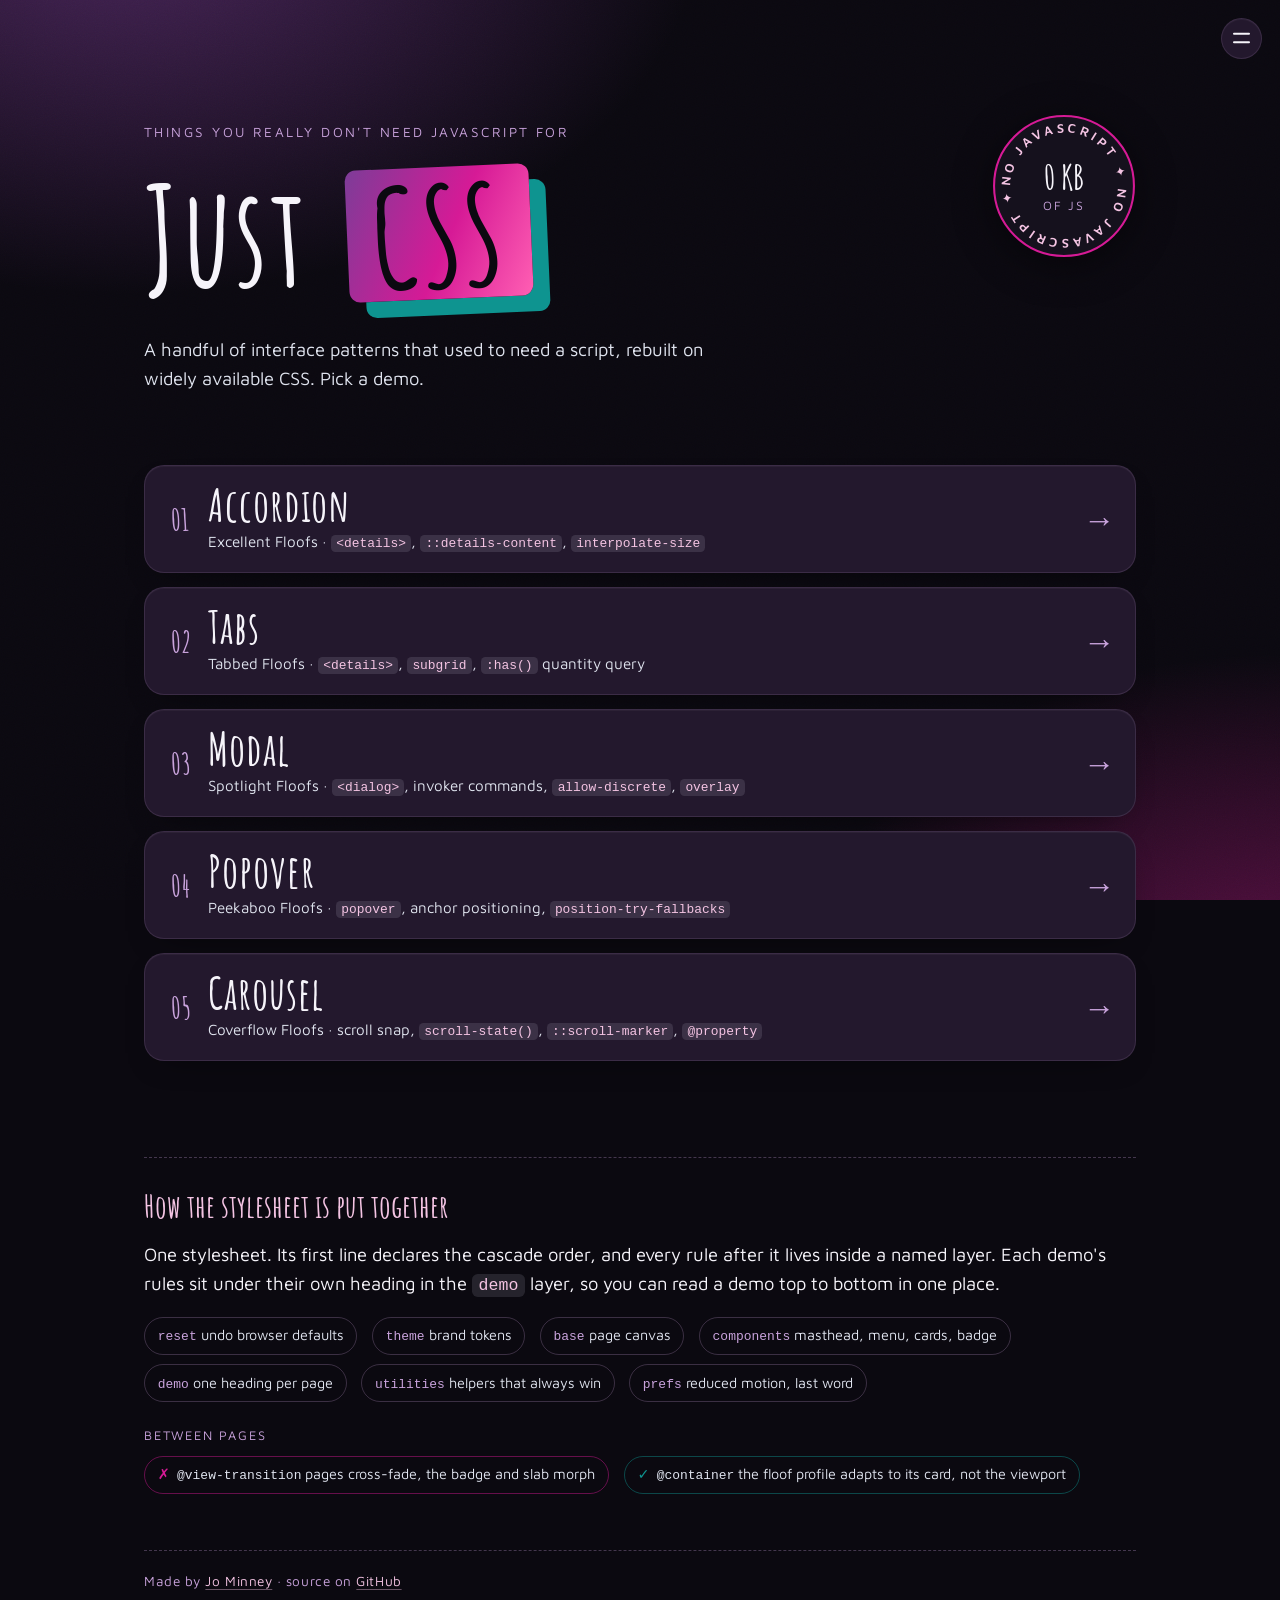
==== commit bfc36b89: "Add hamburger menu using popover" ====
--- a/index.html
+++ b/index.html
@@ -6,14 +6,34 @@
   <meta name="color-scheme" content="dark">
   <title>CSS Demos</title>
 
-  <link rel="preconnect" href="https://fonts.googleapis.com">
-  <link rel="preconnect" href="https://fonts.gstatic.com" crossorigin>
-  <link href="https://fonts.googleapis.com/css2?family=Amatic+SC:wght@400;700&family=Maven+Pro:wght@400..700&display=swap" rel="stylesheet">
+  <link rel="preload" href="assets/fonts/amatic-sc-700-latin.woff2" as="font" type="font/woff2" crossorigin>
+  <link rel="preload" href="assets/fonts/maven-pro-400-700-latin.woff2" as="font" type="font/woff2" crossorigin>
 
   <link rel="stylesheet" href="css/main.css">
+  <!-- Hold first render until the parser reaches the colophon, so a
+       cross-document view transition captures the whole page, not just the
+       top of it. Ignored by browsers that don't know rel="expect". -->
+  <link rel="expect" href="#end" blocking="render">
 </head>
 <body>
   <div class="page">
+
+    <nav class="menu" aria-label="Site">
+      <button class="menu__toggle round-btn" type="button" popovertarget="site-menu" aria-label="Menu">
+        <span class="burger" aria-hidden="true"></span>
+      </button>
+      <div class="menu__panel card pop-in" id="site-menu" popover>
+        <p class="menu__kicker">The demos</p>
+        <ol class="menu__list">
+          <li><a href="demos/accordion.html"><span class="ordinal" aria-hidden="true"></span><span class="lit-text">Accordion</span></a></li>
+          <li><a href="demos/tabs.html"><span class="ordinal" aria-hidden="true"></span><span class="lit-text">Tabs</span></a></li>
+          <li><a href="demos/modal.html"><span class="ordinal" aria-hidden="true"></span><span class="lit-text">Modal</span></a></li>
+          <li><a href="demos/popover.html"><span class="ordinal" aria-hidden="true"></span><span class="lit-text">Popover</span></a></li>
+          <li><a href="demos/carousel.html"><span class="ordinal" aria-hidden="true"></span><span class="lit-text">Carousel</span></a></li>
+        </ol>
+        <a class="menu__repo" href="https://github.com/jomarieminney/css-demos">Source on GitHub <span aria-hidden="true">&nearr;</span></a>
+      </div>
+    </nav>
 
     <header class="masthead">
       <p class="eyebrow">Things you really don't need JavaScript for</p>
@@ -97,7 +117,7 @@
         <li><code>reset</code> undo browser defaults</li>
         <li><code>theme</code> brand tokens</li>
         <li><code>base</code> page canvas</li>
-        <li><code>components</code> masthead, cards, badge</li>
+        <li><code>components</code> masthead, menu, cards, badge</li>
         <li><code>demo</code> one heading per page</li>
         <li><code>utilities</code> helpers that always win</li>
         <li><code>prefs</code> reduced motion, last word</li>
@@ -110,7 +130,7 @@
       </ul>
     </footer>
 
-    <footer class="colophon">
+    <footer class="colophon" id="end">
       <p>
         Made by <a href="https://jominney.com">Jo Minney</a>
         &middot; source on <a href="https://github.com/jomarieminney/css-demos">GitHub</a>
--- a/css/main.css
+++ b/css/main.css
@@ -11,8 +11,8 @@
      reset       undo the handful of browser defaults we always undo
      theme       brand tokens: colours, fonts, easing, surfaces
      base        the page canvas and plain elements
-     components  shared building blocks: masthead, cards, buttons, the
-                 floof profile, the feature chips
+     components  shared building blocks: masthead, site menu, cards,
+                 buttons, the floof profile, the feature chips
      demo        one heading per demo (01 Accordion … 05 Carousel);
                  nothing in here is used outside its own page
      utilities   single-purpose helpers that always win over components
@@ -21,6 +21,59 @@
    Every "TRICK:" comment marks a modern CSS feature worth pointing at.
    ========================================================================== */
 @layer reset, theme, base, components, demo, utilities, prefs;
+
+/* Fonts are self-hosted (from Google Fonts' own woff2 files) so nothing
+   render-blocking leaves this origin: a cross-document view transition gives
+   the new page four seconds to become renderable, and a third-party
+   stylesheet fetch is the easiest way to blow that. */
+@font-face {
+  font-family: "Amatic SC";
+  font-style: normal;
+  font-weight: 400;
+  font-display: swap;
+  src: url("../assets/fonts/amatic-sc-400-latin-ext.woff2") format("woff2");
+  unicode-range: U+0100-02BA, U+02BD-02C5, U+02C7-02CC, U+02CE-02D7, U+02DD-02FF, U+0304, U+0308, U+0329, U+1D00-1DBF, U+1E00-1E9F, U+1EF2-1EFF, U+2020, U+20A0-20AB, U+20AD-20C0, U+2113, U+2C60-2C7F, U+A720-A7FF;
+}
+@font-face {
+  font-family: "Amatic SC";
+  font-style: normal;
+  font-weight: 400;
+  font-display: swap;
+  src: url("../assets/fonts/amatic-sc-400-latin.woff2") format("woff2");
+  unicode-range: U+0000-00FF, U+0131, U+0152-0153, U+02BB-02BC, U+02C6, U+02DA, U+02DC, U+0304, U+0308, U+0329, U+2000-206F, U+20AC, U+2122, U+2191, U+2193, U+2212, U+2215, U+FEFF, U+FFFD;
+}
+@font-face {
+  font-family: "Amatic SC";
+  font-style: normal;
+  font-weight: 700;
+  font-display: swap;
+  src: url("../assets/fonts/amatic-sc-700-latin-ext.woff2") format("woff2");
+  unicode-range: U+0100-02BA, U+02BD-02C5, U+02C7-02CC, U+02CE-02D7, U+02DD-02FF, U+0304, U+0308, U+0329, U+1D00-1DBF, U+1E00-1E9F, U+1EF2-1EFF, U+2020, U+20A0-20AB, U+20AD-20C0, U+2113, U+2C60-2C7F, U+A720-A7FF;
+}
+@font-face {
+  font-family: "Amatic SC";
+  font-style: normal;
+  font-weight: 700;
+  font-display: swap;
+  src: url("../assets/fonts/amatic-sc-700-latin.woff2") format("woff2");
+  unicode-range: U+0000-00FF, U+0131, U+0152-0153, U+02BB-02BC, U+02C6, U+02DA, U+02DC, U+0304, U+0308, U+0329, U+2000-206F, U+20AC, U+2122, U+2191, U+2193, U+2212, U+2215, U+FEFF, U+FFFD;
+}
+@font-face {
+  font-family: "Maven Pro";
+  font-style: normal;
+  font-weight: 400 700;
+  font-display: swap;
+  src: url("../assets/fonts/maven-pro-400-700-latin-ext.woff2") format("woff2");
+  unicode-range: U+0100-02BA, U+02BD-02C5, U+02C7-02CC, U+02CE-02D7, U+02DD-02FF, U+0304, U+0308, U+0329, U+1D00-1DBF, U+1E00-1E9F, U+1EF2-1EFF, U+2020, U+20A0-20AB, U+20AD-20C0, U+2113, U+2C60-2C7F, U+A720-A7FF;
+}
+@font-face {
+  font-family: "Maven Pro";
+  font-style: normal;
+  font-weight: 400 700;
+  font-display: swap;
+  src: url("../assets/fonts/maven-pro-400-700-latin.woff2") format("woff2");
+  unicode-range: U+0000-00FF, U+0131, U+0152-0153, U+02BB-02BC, U+02C6, U+02DA, U+02DC, U+0304, U+0308, U+0329, U+2000-206F, U+20AC, U+2122, U+2191, U+2193, U+2212, U+2215, U+FEFF, U+FFFD;
+}
 
 /* TRICK: @property — registering a custom property gives it a type, and a
    typed property can transition. These are the carousel's dials (see
@@ -30,7 +83,6 @@
 @property --depth { syntax: "<number>"; inherits: false; initial-value: 0; }
 @property --dir   { syntax: "<number>"; inherits: true;  initial-value: 1; }
 @property --band  { syntax: "<number>"; inherits: true;  initial-value: 1; }
-@property --bar   { syntax: "<length>"; inherits: false; initial-value: .65rem; }
 
 
 /* ==========================================================================
@@ -71,6 +123,12 @@
 
     --grad-brand: linear-gradient(115deg, var(--purple) 0%, var(--magenta) 55%, #ff5fb3 100%);
 
+    /* The page canvas: two slow colour blobs, like the gradient slide.
+       Painted by <body>, and by anything that must match it exactly. */
+    --canvas:
+      radial-gradient(60rem 40rem at 10% -10%, color-mix(in oklab, var(--purple) 55%, transparent), transparent 60%),
+      radial-gradient(50rem 35rem at 100% 110%, color-mix(in oklab, var(--magenta) 40%, transparent), transparent 60%);
+
     /* Card surfaces */
     --surface:           color-mix(in oklab, var(--ink-2) 85%, var(--purple) 15%);
     --surface-border:    color-mix(in oklab, var(--lilac) 14%, transparent);
@@ -91,6 +149,7 @@
     );
     --ease-out: cubic-bezier(.2, .8, .2, 1);
     --dur: .65s;
+    --gutter: clamp(1rem, 4vw, 3rem);   /* page side padding; the peekaboo grid breaks out to it */
   }
 }
 
@@ -112,20 +171,28 @@
      view-transition-name (the badge, the title slab) morph into place. */
   @view-transition { navigation: auto; }
 
+  /* The transition is ordinary animations on pseudo-elements, so they can be
+     tuned like any other. Longer and springier than the default quarter
+     second, so the morph is something you actually see. */
+  ::view-transition-old(root),
+  ::view-transition-new(root) { animation-duration: .8s; }
+  ::view-transition-group(slab),
+  ::view-transition-group(badge) {
+    animation-duration: 1.1s;
+    animation-timing-function: var(--ease-spring);
+  }
+
   body {
     min-height: 100dvh;
     padding-block: clamp(2rem, 6vw, 5rem);
-    padding-inline: clamp(1rem, 4vw, 3rem);
+    padding-inline: var(--gutter);
     font-family: var(--font-body);
     font-weight: 300;
     font-size: clamp(1rem, .95rem + .3vw, 1.15rem);
     line-height: 1.55;
     color: var(--paper);
     background-color: var(--ink);
-    /* Two slow-drifting colour blobs, like the gradient slide */
-    background-image:
-      radial-gradient(60rem 40rem at 10% -10%, color-mix(in oklab, var(--purple) 55%, transparent), transparent 60%),
-      radial-gradient(50rem 35rem at 100% 110%, color-mix(in oklab, var(--magenta) 40%, transparent), transparent 60%);
+    background-image: var(--canvas);
     background-attachment: fixed;
     animation: drift 24s ease-in-out infinite alternate;
     overflow-x: clip;
@@ -248,7 +315,8 @@
     & + & { margin-block-start: .75rem; }   /* a second lede is just the next paragraph */
   }
 
-  /* "0 KB of JS" badge — drops in once on load, spins its ring on hover */
+  /* "0 KB of JS" badge — spins once on load (staying full size, so a view
+     transition can still morph it into place), spins its ring on hover */
   .badge {
     position: absolute;
     inset-inline-end: 0;
@@ -256,7 +324,7 @@
     width: clamp(6rem, 12vw, 9rem);
     filter: drop-shadow(0 .5rem 1.25rem rgb(0 0 0 / .45));
     view-transition-name: badge;
-    animation: badge-in 1s var(--ease-spring) .35s backwards;
+    animation: badge-in 1.4s var(--ease-spring) .2s backwards;
     transition: rotate var(--dur) var(--ease-spring), scale var(--dur) var(--ease-spring);
 
     &:hover { rotate: -8deg; scale: 1.06; }
@@ -276,8 +344,8 @@
     .badge__small { fill: var(--lilac); font: 400 12px var(--font-body); text-transform: uppercase; letter-spacing: .15em; }
   }
   @keyframes badge-in {
-    from { opacity: 0; transform: scale(0) rotate(-120deg); }
-    to   { opacity: 1; transform: scale(1) rotate(0deg); }
+    from { transform: rotate(-1turn); }
+    to   { transform: rotate(0turn); }
   }
 
   @media (width < 40rem) {
@@ -410,7 +478,7 @@
   .pop-in {
     opacity: 0;
     scale: .94;
-    translate: 0 .75rem;
+    translate: 0 var(--pop-from, .75rem);   /* where it comes in from (and goes back to) */
     /* TRICK: display and overlay are discrete, but allow-discrete lets them
        wait until the fade is done — that is the whole close animation. */
     transition:
@@ -430,7 +498,7 @@
       @starting-style {
         opacity: 0;
         scale: .94;
-        translate: 0 .75rem;
+        translate: 0 var(--pop-from, .75rem);
       }
     }
   }
@@ -843,10 +911,119 @@
   /* Only at-rule() can test this one (Chrome 148+). Safari supports the
      feature but not the test, so it shows a cross there for now. */
   @supports at-rule(@view-transition)          { [data-feature="view-transition"] { --tick: "\2713"; --tick-hue: var(--teal); } }
-  /* Layers need no @supports: without @layer, the first line of this file
-     would be ignored and the cascade would still mostly work — but the page
-     would look different enough that the tick is a fair claim. */
-  [data-feature="layers"] { --tick: "\2713"; --tick-hue: var(--teal); }
+
+  /* ----- Site menu: a round hamburger fixed top right on every page that
+           opens a popover listing the demos. It never becomes a full-width
+           nav bar. No JS: popovertarget opens and closes it, the browser
+           handles Esc and click-outside, and :has() reads the popover's
+           open state back onto the button so its two lines can pivot into
+           a cross. ----- */
+  .menu {
+    --menu-edge: 1.1rem;             /* gap from the top and the right of the window */
+    --menu-size: 2.6rem;             /* the round button */
+  }
+  .menu__toggle {
+    position: fixed;
+    inset: var(--menu-edge) var(--menu-edge) auto auto;
+    z-index: 30;                     /* above the carousel arrows (20) */
+    width: var(--menu-size);
+    border-color: var(--surface-border);
+    background: var(--surface);
+    box-shadow: var(--surface-shadow);
+    /* Same spot on every page, so it holds still while the page cross-fades */
+    view-transition-name: menu;
+    &:hover { border-color: var(--magenta); }
+  }
+  /* Two lines → a cross. --open goes 0 → 1: each line slides to the middle
+     and pivots 45° its own way, on the same spring as everything else. */
+  .burger {
+    --open: 0;
+    position: relative;
+    width: 1.1rem;
+    height: 1rem;
+    &::before, &::after {
+      content: "";
+      position: absolute;
+      inset: 0;
+      margin: auto;
+      height: 2px;
+      border-radius: 2px;
+      background: var(--paper);
+      transition: translate var(--dur) var(--ease-spring), rotate var(--dur) var(--ease-spring);
+    }
+    &::before { translate: 0 calc((1 - var(--open)) * -.27rem); rotate: calc(var(--open) *  45deg); }
+    &::after  { translate: 0 calc((1 - var(--open)) *  .27rem); rotate: calc(var(--open) * -45deg); }
+  }
+  /* TRICK: :has() — a button can't see whether its popover is open, but the
+     parent they share can, and hands the state down */
+  .menu:has(#site-menu:popover-open) {
+    .menu__toggle { background: var(--magenta); border-color: var(--magenta); }
+    .menu__toggle:hover { background: var(--purple); border-color: var(--purple); }
+    .burger { --open: 1; }
+  }
+
+  /* The panel: a card in the top layer, hung under the button. Both are
+     fixed to the window's corner, so no anchor is needed to line them up. */
+  .menu__panel {
+    /* the popover UA style is position: fixed; inset: 0; margin: auto */
+    position: fixed;
+    inset: calc(var(--menu-edge) + var(--menu-size) + .6rem) var(--menu-edge) auto auto;
+    margin: 0;
+    width: min(19rem, 100vw - 2 * var(--menu-edge));
+    max-height: calc(100dvh - var(--menu-edge) - var(--menu-size) - 1.6rem);
+    overflow: auto;
+    padding: 1rem .75rem .9rem;
+    color: var(--paper);
+    transform-origin: top right;     /* grows out of the button… */
+    --pop-from: -.5rem;              /* …and drops down from it */
+    &::before { display: none; }     /* no gradient bar on a menu */
+  }
+  .menu__kicker {
+    margin: 0 .6rem .5rem;
+    font-size: .75rem;
+    letter-spacing: .18em;
+    text-transform: uppercase;
+    color: var(--lilac);
+  }
+  .menu__list {
+    list-style: none;
+    margin: 0;
+    padding: 0;
+    counter-reset: item;             /* the .ordinal counts from this */
+    > li { counter-increment: item; }
+    a {
+      display: flex;
+      align-items: baseline;
+      gap: .7rem;
+      padding: .4rem .6rem;
+      border-radius: .6rem;
+      text-decoration: none;
+      transition: background .3s;
+      .ordinal  { font-size: 1.3rem; min-width: 1.6ch; }
+      .lit-text { font-size: 1.75rem; }
+      &:hover, &:focus-visible { background: color-mix(in oklab, var(--lavender) 8%, transparent); }
+      &:hover, &:focus-visible, &[aria-current="page"] {
+        .lit-text { --lit: 100%; }
+        .ordinal  { color: var(--magenta); }
+      }
+    }
+  }
+  .menu__repo {
+    display: flex;
+    justify-content: space-between;
+    gap: 1rem;
+    margin: .7rem .35rem 0;
+    padding: .85rem .25rem 0;
+    border-top: 1px dashed color-mix(in oklab, var(--lilac) 30%, transparent);
+    font-size: .85rem;
+    letter-spacing: .04em;
+    color: var(--pink);
+    text-decoration: none;
+    &:hover { color: var(--paper); }
+  }
+  /* A masthead straight after the menu (the index, which has no breadcrumb)
+     leaves the button its own row, as the breadcrumb does elsewhere */
+  .menu + .masthead { margin-block-start: 2.8rem; }
 
   /* ----- Colophon ----- */
   .colophon {
@@ -1199,6 +1376,18 @@
     > :nth-child(8) { grid-area: 8 / 8; }
     > * { justify-self: center; }
 
+    /* Wide screens: the diagonal wants the whole window, not the 62rem
+       page column, so break out to the body's padding edge (50% is half
+       of .page, 50vw is half the window). Columns shrink to their faces
+       and space-between pushes the first and last to the edges, so the
+       line runs corner to corner instead of a steep zigzag. */
+    @media (width >= 48rem) {
+      width: calc(100vw - 2 * var(--gutter));
+      margin-inline-start: calc(50% - 50vw + var(--gutter));
+      grid-template-columns: repeat(var(--count), auto);
+      justify-content: space-between;
+    }
+
     /* TRICK: anchor() as a measuring tape. The line's box is pinned to the
        centres of the first and last faces, then a diagonal gradient is drawn
        corner to corner — so it passes through every face on the way. */
@@ -1324,7 +1513,7 @@
        Anchor positioning needs fixed/absolute and auto insets. */
     position: fixed;
     inset: auto;
-    margin: 0 .75rem;                /* breathing room from the anchor */
+    margin: 1rem .75rem;             /* .75rem from the face, 1rem from the window's top and bottom */
     width: min(24rem, calc(100vw - 2rem));
     padding: 0;
     color: var(--paper);
@@ -1339,16 +1528,19 @@
     &:nth-child(7 of .floof-pop) { position-anchor: --floof-7; }
     &:nth-child(8 of .floof-pop) { position-anchor: --floof-8; }
 
-    /* TRICK: position-area — where to sit relative to the anchor.
-       To its right, top edges aligned, extending downwards. */
-    position-area: inline-end span-block-end;
+    /* TRICK: position-area — where to sit relative to the anchor. To its
+       right; the block axis is left open (a single keyword means span-all)
+       so alignment decides the vertical position. */
+    position-area: inline-end;
+    /* TRICK: anchor-center — centred on the face, and when the face is near
+       the top or bottom of the window it slides along the face's side to
+       stay fully on screen (the margin keeps it off the edge). */
+    align-self: anchor-center;
     /* TRICK: position-try-fallbacks — tried in order until one fits.
        If nothing beside the face fits, the last resort is a custom
        @position-try that centres it in the viewport, which always does. */
     position-try-fallbacks:
       flip-inline,                   /* to its left */
-      flip-block,                    /* to its right, extending upwards */
-      flip-block flip-inline,        /* to its left, extending upwards */
       --centred;
 
     /* Narrow screens: nowhere to sit beside a face, so sit BELOW it, spanning
@@ -1358,6 +1550,7 @@
     @media (width < 48rem) {
       margin: .6rem 0;
       position-area: block-end span-all;
+      align-self: normal;            /* flush under the face, not centred on it */
       justify-self: center;          /* centred in the viewport, not on the face */
       position-try-fallbacks: flip-block, --centred;
     }
@@ -1415,6 +1608,7 @@
      fallback list. This one lets go of the anchor and sits mid-viewport. */
   @position-try --centred {
     position-area: none;
+    align-self: center;              /* let go of anchor-center too */
     inset: 0;
     margin: auto;
   }
@@ -1553,8 +1747,8 @@
     }
     /* TRICK: ::scroll-marker — one per slide, a real link to it. Every marker
        is a fixed 2.1rem slot so the row never reflows; the visible pill is a
-       clip-path centred in the slot, and --bar (registered at the top of the
-       file) transitions from dot width to slot width. */
+       clip-path centred in the slot, and the clip-path transitions, so the
+       active dot grows into a bar from its own centre. */
     .slide::scroll-marker {
       content: "";
       --bar: .65rem;
@@ -1563,7 +1757,7 @@
       margin-block: .4rem;
       background: color-mix(in oklab, var(--lilac) 30%, transparent);
       clip-path: inset(0 calc(50% - var(--bar) / 2) round 1rem);
-      transition: background .3s, --bar var(--move) var(--ease-spring);
+      transition: background .3s, clip-path var(--move, .9s) var(--ease-spring);
     }
     /* (no nesting here: a pseudo-element can't be a nesting parent) */
     .slide::scroll-marker:hover { background: color-mix(in oklab, var(--lilac) 60%, transparent); }
@@ -1608,6 +1802,66 @@
     font-size: .9rem;
     color: var(--lilac);
   }
+
+  /* ----- Fallback: no CSS-drawn dots or arrows (Firefox, Safari) -----
+     Give the scrollbar back so there is a visible way to move, and swap the
+     hint for one that doesn't mention controls that aren't there. */
+  .reel__hint--full { display: none; }
+  @supports selector(::scroll-marker) {
+    .reel__hint--full  { display: block; }
+    .reel__hint--basic { display: none; }
+  }
+  @supports not selector(::scroll-marker) {
+    /* a scrollbar only where there is a pointer to drag it; touch swipes */
+    @media (hover: hover) {
+      .reel {
+        scrollbar-width: thin;
+        scrollbar-color: var(--magenta) color-mix(in oklab, var(--lilac) 15%, transparent);
+        padding-block-end: 1.25rem;  /* room between the slides and the bar */
+      }
+    }
+    /* Desktop: the flat reel just stops dead at the page edges, so fade its
+       ends. One overlay on the parent, pinned to the reel with anchor(), so
+       it sits still while the slides scroll underneath; it stops short of
+       the bar. (::after, not ::before — an anchor has to come earlier in the
+       tree than the thing anchored to it.)
+       It paints the page's own fixed background, which lines up exactly with
+       what <body> paints beneath, and a mask fades its inner edges — so the
+       fade is into the real canvas, glow and all, not a flat colour. */
+    .reel-wrap { position: relative; }
+    .reel-wrap::after {
+      --fade: 7rem;
+      content: "";
+      position: absolute;
+      position-anchor: --reel;
+      inset-block-start: anchor(top);
+      inset-block-end: calc(anchor(bottom) + 1.75rem);
+      inset-inline-start: anchor(start);
+      inset-inline-end: anchor(end);
+      pointer-events: none;
+      z-index: 1;
+      background-color: var(--ink);
+      background-image: var(--canvas);
+      background-attachment: fixed;
+      animation: drift 24s ease-in-out infinite alternate;   /* in step with <body> */
+      mask: linear-gradient(to right,
+        #000, transparent var(--fade),
+        transparent calc(100% - var(--fade)), #000);
+    }
+    /* Narrow screens: bleed the reel to the viewport edges so slides are cut
+       by the screen, not the column, and widen the fade so the neighbours'
+       peeking captions melt into the background instead of half-showing */
+    @media (width < 48rem) {
+      .reel {
+        margin-inline: calc(50% - 50vw);
+        padding-inline: calc(50vw - var(--slide) / 2);
+      }
+      .reel-wrap::after { --fade: 16vw; }
+      /* keep each slide's caption out of the strip that peeks in from the
+         neighbours, so only the polaroid's edge ever shows at the screen edge */
+      .slide__meta { padding-inline: 12vw; }
+    }
+  }
 }
 
 
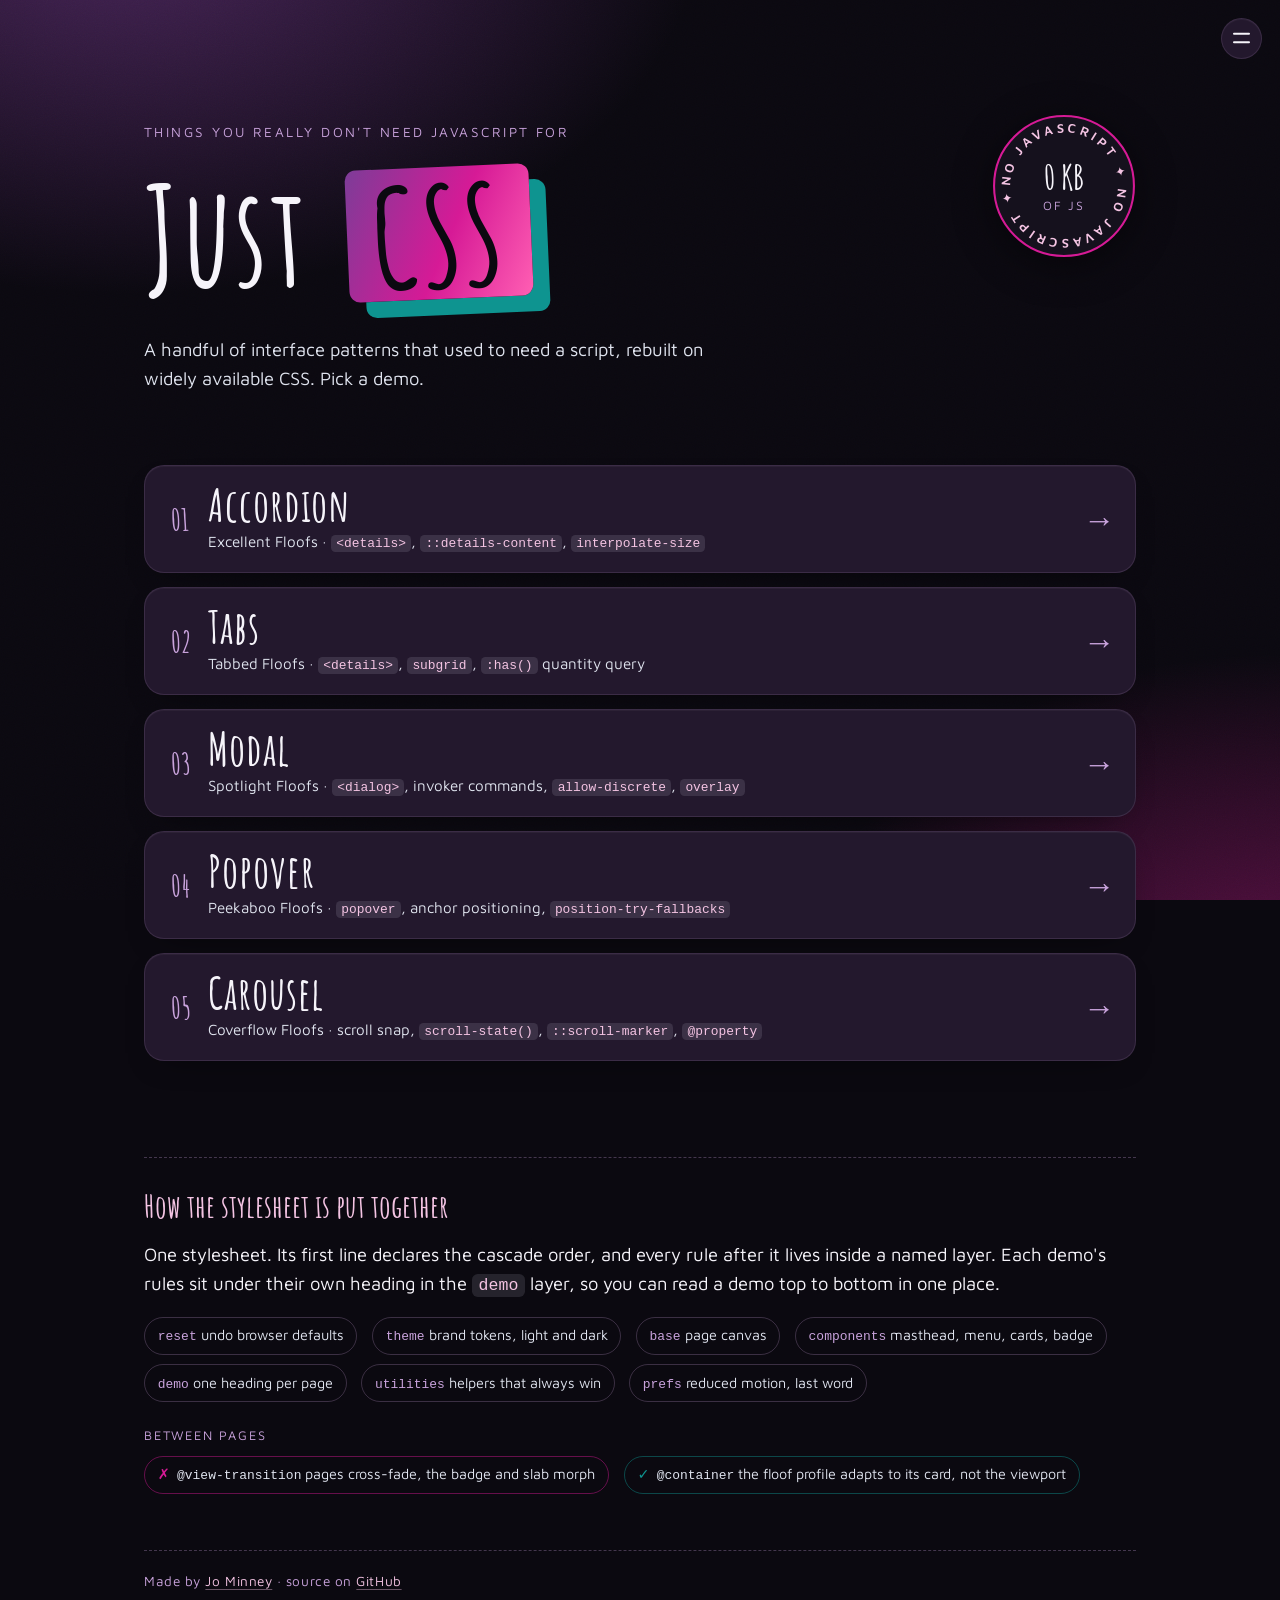
==== commit b64aa37a: "prep for light mode" ====
--- a/index.html
+++ b/index.html
@@ -115,7 +115,7 @@
       <p class="tech__sub">One stylesheet. Its first line declares the cascade order, and every rule after it lives inside a named layer. Each demo's rules sit under their own heading in the <code>demo</code> layer, so you can read a demo top to bottom in one place.</p>
       <ul class="tech__list">
         <li><code>reset</code> undo browser defaults</li>
-        <li><code>theme</code> brand tokens</li>
+        <li><code>theme</code> brand tokens, light and dark</li>
         <li><code>base</code> page canvas</li>
         <li><code>components</code> masthead, menu, cards, badge</li>
         <li><code>demo</code> one heading per page</li>
--- a/css/main.css
+++ b/css/main.css
@@ -109,31 +109,37 @@
    THEME
    ========================================================================== */
 @layer theme {
+  /* TRICK: light-dark() — every colour token carries both its light and its
+     dark value, and the browser picks one from the element's color-scheme.
+     So a whole theme switch is one property, set by the radios below. */
   :root {
-    --ink:      #0b0910;   /* Dark 1 */
-    --ink-2:    #15111d;   /* Dark 2 */
-    --paper:    #f6f4fa;   /* Light 1 */
-    --paper-2:  #dfe3ee;   /* Light 2 */
-    --magenta:  #d61a96;   /* Accent 1 */
-    --purple:   #7d3c98;   /* Accent 2 */
-    --teal:     #0e9490;   /* Accent 3 */
-    --lilac:    #c9a3dc;   /* Accent 4 */
-    --pink:     #f4c4e3;   /* Accent 5 */
-    --lavender: #e4e7f7;   /* Accent 6 */
+    --ink:      light-dark(#f5f2fa, #0b0910);   /* Dark 1: the canvas */
+    --ink-2:    light-dark(#ffffff, #15111d);   /* Dark 2: card base */
+    --paper:    light-dark(#1b1226, #f6f4fa);   /* Light 1: text */
+    --paper-2:  light-dark(#463a58, #dfe3ee);   /* Light 2: quieter text */
+    --magenta:  light-dark(#c4128b, #d61a96);   /* Accent 1 */
+    --purple:   #7d3c98;                        /* Accent 2 */
+    --teal:     light-dark(#0b7d7a, #0e9490);   /* Accent 3 */
+    --lilac:    light-dark(#7a5b93, #c9a3dc);   /* Accent 4: eyebrows, ordinals, borders */
+    --pink:     light-dark(#b0157d, #f4c4e3);   /* Accent 5: links */
+    --lavender: light-dark(#2a1f3d, #e4e7f7);   /* Accent 6: the tint behind buttons and code */
 
     --grad-brand: linear-gradient(115deg, var(--purple) 0%, var(--magenta) 55%, #ff5fb3 100%);
 
     /* The page canvas: two slow colour blobs, like the gradient slide.
        Painted by <body>, and by anything that must match it exactly. */
     --canvas:
-      radial-gradient(60rem 40rem at 10% -10%, color-mix(in oklab, var(--purple) 55%, transparent), transparent 60%),
-      radial-gradient(50rem 35rem at 100% 110%, color-mix(in oklab, var(--magenta) 40%, transparent), transparent 60%);
+      radial-gradient(60rem 40rem at 10% -10%, var(--blob-1), transparent 60%),
+      radial-gradient(50rem 35rem at 100% 110%, var(--blob-2), transparent 60%);
+    --blob-1: light-dark(color-mix(in oklab, var(--purple)  22%, transparent), color-mix(in oklab, var(--purple)  55%, transparent));
+    --blob-2: light-dark(color-mix(in oklab, var(--magenta) 16%, transparent), color-mix(in oklab, var(--magenta) 40%, transparent));
 
     /* Card surfaces */
-    --surface:           color-mix(in oklab, var(--ink-2) 85%, var(--purple) 15%);
-    --surface-border:    color-mix(in oklab, var(--lilac) 14%, transparent);
-    --surface-highlight: 0 1px 0 rgb(255 255 255 / .04) inset;   /* top-edge glint */
-    --surface-drop:      0 .75rem 2rem -1.25rem rgb(0 0 0 / .8);
+    --surface:           light-dark(color-mix(in oklab, var(--ink-2) 93%, var(--purple) 7%), color-mix(in oklab, var(--ink-2) 85%, var(--purple) 15%));
+    --surface-border:    light-dark(color-mix(in oklab, var(--lilac) 30%, transparent), color-mix(in oklab, var(--lilac) 14%, transparent));
+    --surface-highlight: 0 1px 0 light-dark(rgb(255 255 255 / .7), rgb(255 255 255 / .04)) inset;   /* top-edge glint */
+    --surface-drop:      0 .75rem 2rem -1.25rem light-dark(rgb(60 30 90 / .35), rgb(0 0 0 / .8));
+    --shadow-ink:        light-dark(rgb(60 30 90 / .3), rgb(0 0 0 / .75));   /* photo and thumb drop shadows */
     --surface-shadow:    var(--surface-highlight), var(--surface-drop);
     --radius-card:       1.25rem;
     --accent-border:     color-mix(in oklab, var(--magenta) 45%, transparent);
@@ -150,7 +156,27 @@
     --ease-out: cubic-bezier(.2, .8, .2, 1);
     --dur: .65s;
     --gutter: clamp(1rem, 4vw, 3rem);   /* page side padding; the peekaboo grid breaks out to it */
-  }
+
+    /* The scheme. Dark is the default (it's the one on the slides); the
+       radios in the corner pick light, or hand the choice to the OS. */
+    color-scheme: dark;
+    --on-light: 0;                      /* 1 in light mode, for the odd non-colour that must change too */
+  }
+  /* TRICK: :has() reaches back up to the root from a radio anywhere in the
+     page, so a form control can restyle the whole document */
+  :root:has(#theme-light:checked) { color-scheme: light; --on-light: 1; }
+  /* TRICK: prefers-color-scheme — "auto" reads the OS or browser setting */
+  @media (prefers-color-scheme: light) {
+    :root:has(#theme-auto:checked) { color-scheme: light; --on-light: 1; }
+  }
+  /* To follow the OS setting for everyone, with no radios at all, this is
+     the whole change. Off for now: dark is the default on purpose (it is
+     what the slides use), and the light scheme needs a visual pass on every
+     demo before it goes live.
+  @media (prefers-color-scheme: light) {
+    :root { color-scheme: light; --on-light: 1; }
+  }
+  */
 }
 
 
@@ -159,7 +185,6 @@
    ========================================================================== */
 @layer base {
   :root {
-    color-scheme: dark;
     /* TRICK: lets height/width transition to `auto` (Chromium, Safari 26+) */
     interpolate-size: allow-keywords;
   }
@@ -322,7 +347,7 @@
     inset-inline-end: 0;
     inset-block-start: -.5rem;
     width: clamp(6rem, 12vw, 9rem);
-    filter: drop-shadow(0 .5rem 1.25rem rgb(0 0 0 / .45));
+    filter: drop-shadow(0 .5rem 1.25rem light-dark(rgb(60 30 90 / .3), rgb(0 0 0 / .45)));
     view-transition-name: badge;
     animation: badge-in 1.4s var(--ease-spring) .2s backwards;
     transition: rotate var(--dur) var(--ease-spring), scale var(--dur) var(--ease-spring);
@@ -521,7 +546,7 @@
     font-weight: 700;
     line-height: .95;
     letter-spacing: .02em;
-    background: linear-gradient(90deg, var(--paper) 0 50%, var(--magenta) 50%, #ff7cc0 100%);
+    background: linear-gradient(90deg, var(--paper) 0 50%, var(--magenta) 50%, light-dark(#e9469f, #ff7cc0) 100%);
     background-size: 210% 100%;
     background-position: var(--lit, 0%) 0;
     -webkit-background-clip: text;
@@ -584,10 +609,10 @@
   /* Polaroid that drops in and settles at a jaunty tilt */
   .polaroid {
     padding: .7rem .7rem 2.4rem;
-    background: var(--paper);
-    color: var(--ink);
+    background: light-dark(#fff, #f6f4fa);   /* a polaroid is white paper in any theme */
+    color: #0b0910;
     border-radius: .35rem;
-    box-shadow: 0 1.25rem 2.5rem -1rem rgb(0 0 0 / .7);
+    box-shadow: 0 1.25rem 2.5rem -1rem var(--shadow-ink);
     rotate: 8deg;
     translate: 0 1.5rem;
     opacity: 0;
@@ -640,7 +665,7 @@
       object-fit: cover;
       border-radius: 50%;
       border: 3px solid var(--teal);
-      box-shadow: 0 .75rem 1.5rem -.5rem rgb(0 0 0 / .8);
+      box-shadow: 0 .75rem 1.5rem -.5rem var(--shadow-ink);
     }
     figcaption {
       position: absolute;
@@ -912,13 +937,66 @@
      feature but not the test, so it shows a cross there for now. */
   @supports at-rule(@view-transition)          { [data-feature="view-transition"] { --tick: "\2713"; --tick-hue: var(--teal); } }
 
+  /* ----- Theme picker: three radios in a pill, left of the menu. Sun for
+           light, moon for dark, a half disc for "auto" (the OS setting).
+           No JS: the radios are real, the root reads them with :has(), and
+           light-dark() in the tokens does the rest. Nothing persists
+           between pages without a script, so every page starts dark.
+           Not in the markup yet: the plan is a demo of its own, so the
+           script that makes it stick can be talked about. ----- */
+  .theme {
+    --i: 2;                          /* which option the highlight sits under */
+    --opt: 2.1rem;
+    position: fixed;
+    inset: var(--menu-edge) calc(var(--menu-edge) + var(--menu-size) + .6rem) auto auto;
+    z-index: 30;
+    display: flex;
+    margin: 0;
+    padding: calc((var(--menu-size) - var(--opt)) / 2);
+    border: 1px solid var(--surface-border);
+    border-radius: 100vmax;
+    background: var(--surface);
+    box-shadow: var(--surface-shadow);
+    view-transition-name: theme;
+    /* the highlight: one magenta disc that slides under the checked option */
+    &::before {
+      content: "";
+      position: absolute;
+      inset-block: calc((var(--menu-size) - var(--opt)) / 2);
+      inset-inline-start: calc((var(--menu-size) - var(--opt)) / 2);
+      width: var(--opt);
+      border-radius: 50%;
+      background: var(--magenta);
+      translate: calc(var(--i) * var(--opt)) 0;
+      transition: translate .55s var(--ease-spring);
+    }
+    &:has(#theme-light:checked) { --i: 0; }
+    &:has(#theme-auto:checked)  { --i: 1; }
+    &:has(#theme-dark:checked)  { --i: 2; }
+  }
+  .theme__opt {
+    position: relative;              /* above the highlight */
+    display: grid;
+    place-items: center;
+    width: var(--opt);
+    aspect-ratio: 1;
+    border-radius: 50%;
+    color: var(--lilac);
+    cursor: pointer;
+    transition: color .3s, scale .4s var(--ease-spring);
+    svg { width: 1.05rem; }
+    &:hover { color: var(--paper); scale: 1.12; }
+    &:has(:checked) { color: light-dark(#fff, var(--paper)); }
+    &:has(:focus-visible) { outline: 2px solid var(--teal); outline-offset: 2px; }
+  }
+
   /* ----- Site menu: a round hamburger fixed top right on every page that
            opens a popover listing the demos. It never becomes a full-width
            nav bar. No JS: popovertarget opens and closes it, the browser
            handles Esc and click-outside, and :has() reads the popover's
            open state back onto the button so its two lines can pivot into
            a cross. ----- */
-  .menu {
+  :root {
     --menu-edge: 1.1rem;             /* gap from the top and the right of the window */
     --menu-size: 2.6rem;             /* the round button */
   }
@@ -1716,15 +1794,16 @@
          (a hard step here made slides arriving from the right flip over)
        · --band stacking: outer 1, neighbours 5, centre 9 (a step)
        · brightness: continuous, so the outermost slides are darkest and
-         every slide brightens as it approaches the centre */
+         every slide brightens as it approaches the centre (in light mode
+         the floor lifts, via --on-light, so far slides go grey, not black) */
     @supports (animation-timeline: view()) {
       .slide {
         animation: which-side linear both;
         animation-timeline: view(inline);
       }
       @keyframes which-side {
-        0%            { --dir:  1; --band: 1; filter: brightness(.2); }   /* far right */
-        30%           { --dir:  1; --band: 1; filter: brightness(.4); }
+        0%            { --dir:  1; --band: 1; filter: brightness(calc(.2 + var(--on-light) * .55)); }   /* far right */
+        30%           { --dir:  1; --band: 1; filter: brightness(calc(.4 + var(--on-light) * .4)); }
         30.01%        { --dir:  1; --band: 5; }
         45%           { --dir:  1; --band: 5; }
         45.01%        { --dir:  1; --band: 9; }
@@ -1732,8 +1811,8 @@
         54.99%        { --dir: -1; --band: 9; }
         55%           { --dir: -1; --band: 5; }
         69.99%        { --dir: -1; --band: 5; }
-        70%           { --dir: -1; --band: 1; filter: brightness(.4); }
-        100%          { --dir: -1; --band: 1; filter: brightness(.2); }   /* far left */
+        70%           { --dir: -1; --band: 1; filter: brightness(calc(.4 + var(--on-light) * .4)); }
+        100%          { --dir: -1; --band: 1; filter: brightness(calc(.2 + var(--on-light) * .55)); }   /* far left */
       }
     }
   }
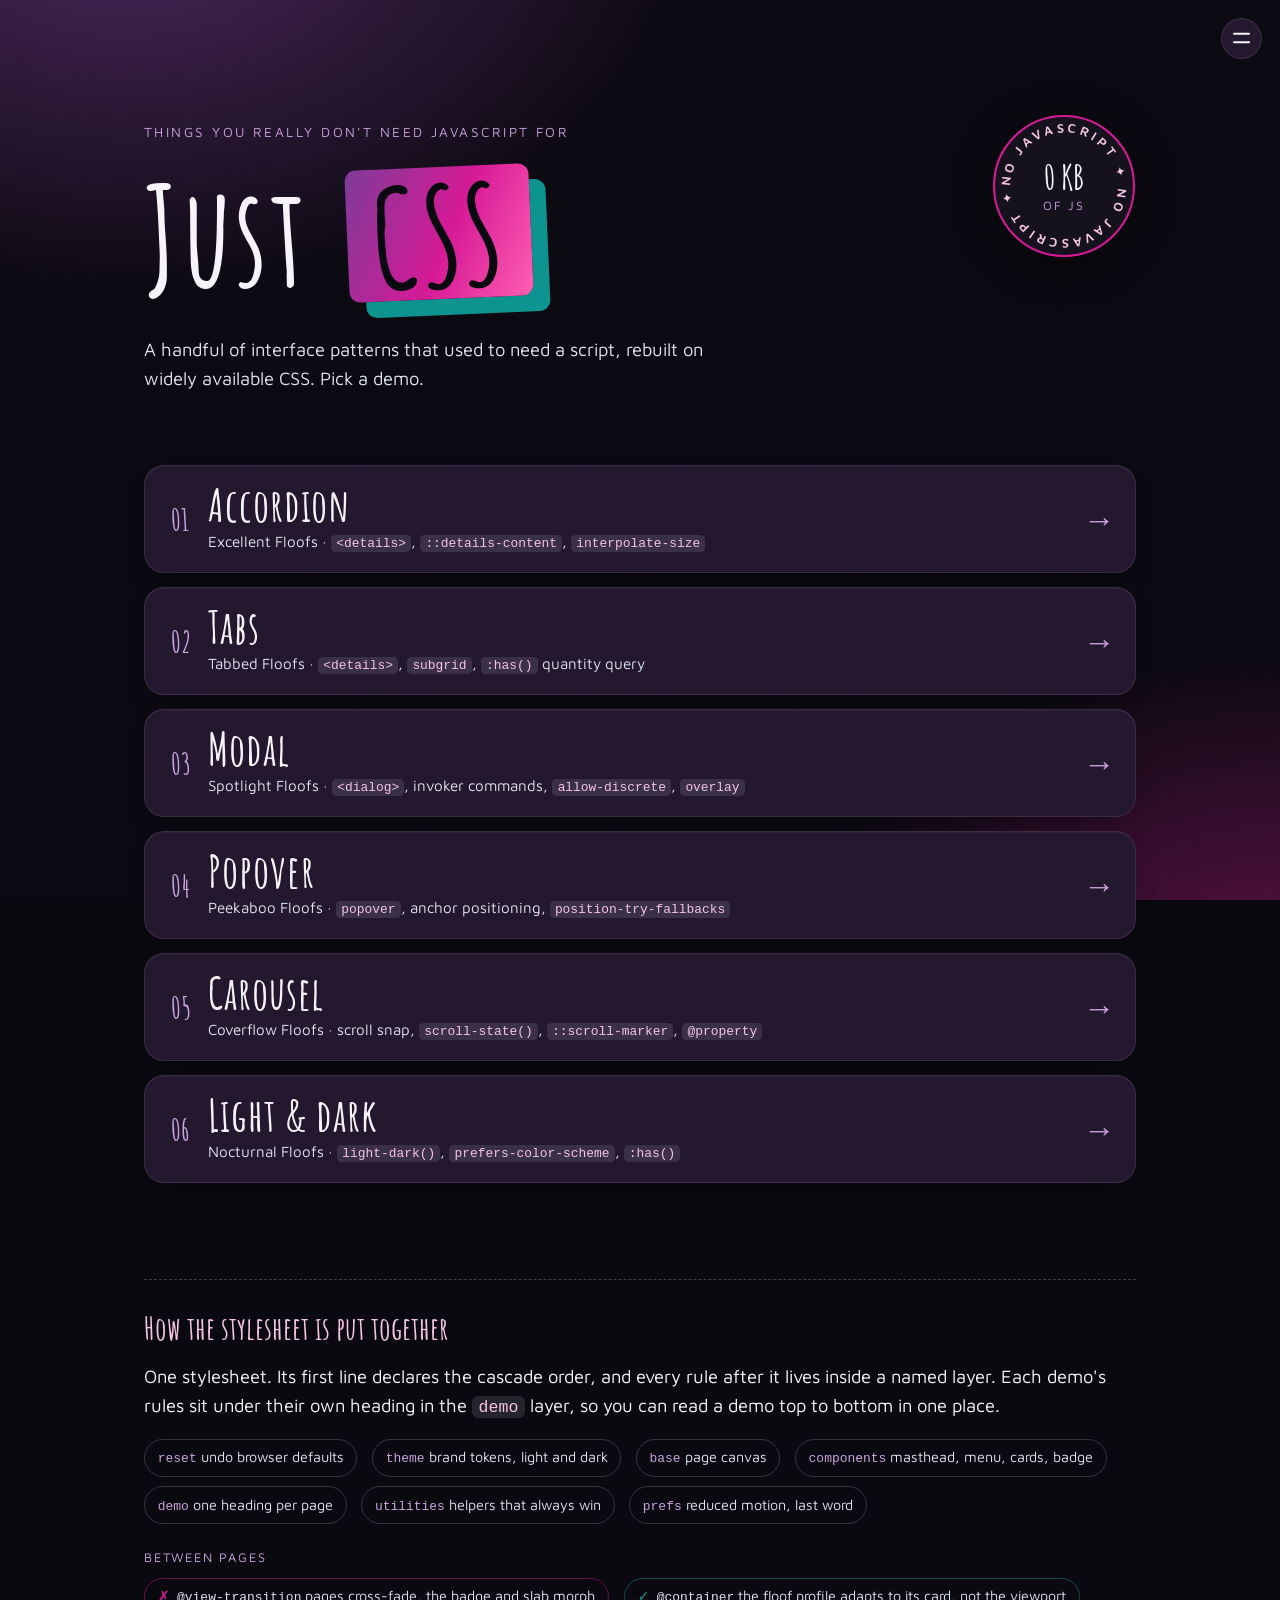
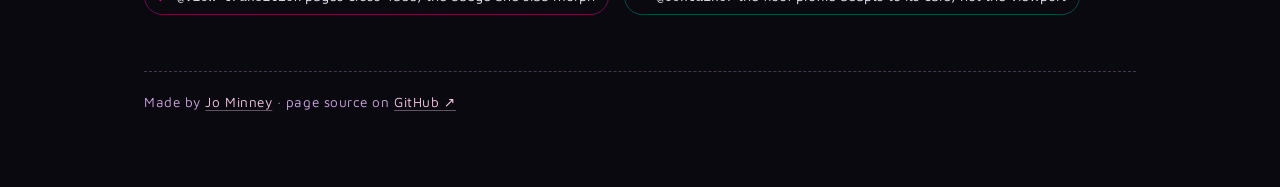
==== commit fd4cbaa6: "Add Light & Dark theme demo and update navigation - Introduced a new demo for Light & Dark theme usi" ====
--- a/index.html
+++ b/index.html
@@ -30,6 +30,7 @@
           <li><a href="demos/modal.html"><span class="ordinal" aria-hidden="true"></span><span class="lit-text">Modal</span></a></li>
           <li><a href="demos/popover.html"><span class="ordinal" aria-hidden="true"></span><span class="lit-text">Popover</span></a></li>
           <li><a href="demos/carousel.html"><span class="ordinal" aria-hidden="true"></span><span class="lit-text">Carousel</span></a></li>
+          <li><a href="demos/theme.html"><span class="ordinal" aria-hidden="true"></span><span class="lit-text">Light &amp; dark</span></a></li>
         </ol>
         <a class="menu__repo" href="https://github.com/jomarieminney/css-demos">Source on GitHub <span aria-hidden="true">&nearr;</span></a>
       </div>
@@ -107,11 +108,21 @@
             <span class="launch__go" aria-hidden="true">&rarr;</span>
           </a>
         </li>
+        <li>
+          <a class="card launch" href="demos/theme.html">
+            <span class="ordinal" aria-hidden="true"></span>
+            <span>
+              <span class="launch__name lit-text">Light &amp; dark</span>
+              <span class="launch__sub">Nocturnal Floofs &middot; <code>light-dark()</code>, <code>prefers-color-scheme</code>, <code>:has()</code></span>
+            </span>
+            <span class="launch__go" aria-hidden="true">&rarr;</span>
+          </a>
+        </li>
       </ol>
     </main>
 
     <footer class="tech">
-      <p class="tech__title">How the stylesheet is put together</p>
+      <h2 class="tech__title">How the stylesheet is put together</h2>
       <p class="tech__sub">One stylesheet. Its first line declares the cascade order, and every rule after it lives inside a named layer. Each demo's rules sit under their own heading in the <code>demo</code> layer, so you can read a demo top to bottom in one place.</p>
       <ul class="tech__list">
         <li><code>reset</code> undo browser defaults</li>
@@ -123,7 +134,7 @@
         <li><code>prefs</code> reduced motion, last word</li>
       </ul>
 
-      <p class="tech__heading">Between pages</p>
+      <h3 class="tech__heading">Between pages</h3>
       <ul class="tech__list">
         <li data-feature="view-transition"><code>@view-transition</code> pages cross-fade, the badge and slab morph</li>
         <li data-feature="container"><code>@container</code> the floof profile adapts to its card, not the viewport</li>
@@ -133,7 +144,7 @@
     <footer class="colophon" id="end">
       <p>
         Made by <a href="https://jominney.com">Jo Minney</a>
-        &middot; source on <a href="https://github.com/jomarieminney/css-demos">GitHub</a>
+        &middot; page source on <a href="https://github.com/jomarieminney/css-demos/blob/main/index.html" target="_blank" rel="noopener">GitHub <span aria-hidden="true">&nearr;</span><span class="visually-hidden"> (opens in a new tab)</span></a>
       </p>
     </footer>
 
--- a/css/main.css
+++ b/css/main.css
@@ -13,7 +13,7 @@
      base        the page canvas and plain elements
      components  shared building blocks: masthead, site menu, cards,
                  buttons, the floof profile, the feature chips
-     demo        one heading per demo (01 Accordion … 05 Carousel);
+     demo        one heading per demo (01 Accordion … 06 Light & dark);
                  nothing in here is used outside its own page
      utilities   single-purpose helpers that always win over components
      prefs       user preferences (reduced motion): the last word
@@ -120,11 +120,14 @@
     --magenta:  light-dark(#c4128b, #d61a96);   /* Accent 1 */
     --purple:   #7d3c98;                        /* Accent 2 */
     --teal:     light-dark(#0b7d7a, #0e9490);   /* Accent 3 */
-    --lilac:    light-dark(#7a5b93, #c9a3dc);   /* Accent 4: eyebrows, ordinals, borders */
+    --lilac:    light-dark(#6a4b84, #c9a3dc);   /* Accent 4: eyebrows, ordinals, borders (light: 4.5:1 on the purple blob) */
     --pink:     light-dark(#b0157d, #f4c4e3);   /* Accent 5: links */
     --lavender: light-dark(#2a1f3d, #e4e7f7);   /* Accent 6: the tint behind buttons and code */
-
-    --grad-brand: linear-gradient(115deg, var(--purple) 0%, var(--magenta) 55%, #ff5fb3 100%);
+    --code-ink: light-dark(#8c0f63, var(--pink));   /* light: a deeper pink, so code reads as ink, not highlighter */
+    --on-accent: light-dark(#fff, var(--paper));    /* text and icons on a magenta or purple fill */
+
+    /* light: a deeper pink end, so the slab's pale text keeps 3:1 all the way across */
+    --grad-brand: linear-gradient(115deg, var(--purple) 0%, var(--magenta) 55%, light-dark(#e0429f, #ff5fb3) 100%);
 
     /* The page canvas: two slow colour blobs, like the gradient slide.
        Painted by <body>, and by anything that must match it exactly. */
@@ -157,17 +160,19 @@
     --dur: .65s;
     --gutter: clamp(1rem, 4vw, 3rem);   /* page side padding; the peekaboo grid breaks out to it */
 
-    /* The scheme. Dark is the default (it's the one on the slides); the
-       radios in the corner pick light, or hand the choice to the OS. */
+    /* The scheme. Dark is the default (it's the one on the slides). On the
+       light-and-dark page the OS decides, until a radio overrides it. */
     color-scheme: dark;
     --on-light: 0;                      /* 1 in light mode, for the odd non-colour that must change too */
   }
   /* TRICK: :has() reaches back up to the root from a radio anywhere in the
      page, so a form control can restyle the whole document */
   :root:has(#theme-light:checked) { color-scheme: light; --on-light: 1; }
-  /* TRICK: prefers-color-scheme — "auto" reads the OS or browser setting */
+  /* TRICK: prefers-color-scheme — on a page with the switch, follow the OS
+     or browser setting until either radio is checked. There is no "auto"
+     radio: auto is just what happens before you choose. */
   @media (prefers-color-scheme: light) {
-    :root:has(#theme-auto:checked) { color-scheme: light; --on-light: 1; }
+    :root:has(.theme):not(:has(.theme :checked)) { color-scheme: light; --on-light: 1; }
   }
   /* To follow the OS setting for everyone, with no radios at all, this is
      the whole change. Off for now: dark is the default on purpose (it is
@@ -266,8 +271,9 @@
     font-size: .9em;
     padding: .1em .4em;
     border-radius: .35em;
-    background: color-mix(in oklab, var(--lavender) 12%, transparent);
-    color: var(--pink);
+    /* a see-through tint, so the chip shows on the canvas and on a card alike */
+    background: light-dark(color-mix(in oklab, var(--purple) 8%, transparent), color-mix(in oklab, var(--lavender) 12%, transparent));
+    color: var(--code-ink);
   }
 
   :focus-visible {
@@ -478,8 +484,8 @@
     color: var(--paper);
     font: 700 1.5rem var(--font-display);
     cursor: pointer;
-    transition: background .3s, border-color .3s, scale .4s var(--ease-spring), rotate var(--dur) var(--ease-spring);
-    &:is(button):hover { background: var(--magenta); }
+    transition: background .3s, border-color .3s, color .3s, scale .4s var(--ease-spring), rotate var(--dur) var(--ease-spring);
+    &:is(button):hover { background: var(--magenta); color: var(--on-accent); }
   }
 
   /* Plus → cross. Set --x: 1 to show the cross. */
@@ -491,7 +497,7 @@
       position: absolute;
       inset: 0;
       margin: auto;
-      background: var(--paper);
+      background: currentColor;        /* the button's colour, so it flips on a magenta fill */
       border-radius: 2px;
     }
     &::before { width: 1rem; height: 2px; }
@@ -847,6 +853,7 @@
   .tech__heading {
     margin: 1.5rem 0 .6rem;
     font-size: .8rem;
+    font-weight: inherit;            /* an <h3>, but a quiet label, not a shout */
     letter-spacing: .14em;
     text-transform: uppercase;
     color: var(--lilac);
@@ -917,6 +924,13 @@
   }
   @supports (grid-template-columns: subgrid)   { [data-feature="subgrid"]        { --tick: "\2713"; --tick-hue: var(--teal); } }
   @supports selector(:has(a))                  { [data-feature="has"]            { --tick: "\2713"; --tick-hue: var(--teal); } }
+  @supports (color: light-dark(#000, #fff))    { [data-feature="light-dark"]     { --tick: "\2713"; --tick-hue: var(--teal); } }
+  @supports (color-scheme: light dark)         { [data-feature="color-scheme"]   { --tick: "\2713"; --tick-hue: var(--teal); } }
+  /* A media query can't be @supports-tested, so let it grade itself: one
+     of these two matches in any browser that understands the query at all */
+  @media (prefers-color-scheme: light), (prefers-color-scheme: dark) {
+    [data-feature="prefers-color-scheme"] { --tick: "\2713"; --tick-hue: var(--teal); }
+  }
   @supports (transition-timing-function: linear(0, 1)) { [data-feature="linear"] { --tick: "\2713"; --tick-hue: var(--teal); } }
   @supports (background-clip: text) or (-webkit-background-clip: text) { [data-feature="clip-text"] { --tick: "\2713"; --tick-hue: var(--teal); } }
   @supports (transition-behavior: allow-discrete) { [data-feature="allow-discrete"] { --tick: "\2713"; --tick-hue: var(--teal); } }
@@ -937,57 +951,45 @@
      feature but not the test, so it shows a cross there for now. */
   @supports at-rule(@view-transition)          { [data-feature="view-transition"] { --tick: "\2713"; --tick-hue: var(--teal); } }
 
-  /* ----- Theme picker: three radios in a pill, left of the menu. Sun for
-           light, moon for dark, a half disc for "auto" (the OS setting).
-           No JS: the radios are real, the root reads them with :has(), and
+  /* ----- Theme picker: two radios, Light and Dark, each its own button
+           rather than halves of a toggle. Neither starts checked, so the
+           page follows prefers-color-scheme until you pick one. No JS: the
+           radios are real, the root reads them with :has(), and
            light-dark() in the tokens does the rest. Nothing persists
-           between pages without a script, so every page starts dark.
-           Not in the markup yet: the plan is a demo of its own, so the
-           script that makes it stick can be talked about. ----- */
+           between pages without a script, which is why it lives on its
+           own demo page (06) and not in the corner of every page. ----- */
   .theme {
-    --i: 2;                          /* which option the highlight sits under */
-    --opt: 2.1rem;
-    position: fixed;
-    inset: var(--menu-edge) calc(var(--menu-edge) + var(--menu-size) + .6rem) auto auto;
-    z-index: 30;
     display: flex;
+    flex-wrap: wrap;
+    justify-content: center;
+    gap: .75rem;
+    min-width: 0;
     margin: 0;
-    padding: calc((var(--menu-size) - var(--opt)) / 2);
+    padding: 0;
+    border: 0;
+  }
+  .theme__opt {
+    display: inline-flex;
+    align-items: center;
+    gap: .55rem;
+    padding: .75rem 1.5rem .75rem 1.25rem;
     border: 1px solid var(--surface-border);
     border-radius: 100vmax;
     background: var(--surface);
     box-shadow: var(--surface-shadow);
-    view-transition-name: theme;
-    /* the highlight: one magenta disc that slides under the checked option */
-    &::before {
-      content: "";
-      position: absolute;
-      inset-block: calc((var(--menu-size) - var(--opt)) / 2);
-      inset-inline-start: calc((var(--menu-size) - var(--opt)) / 2);
-      width: var(--opt);
-      border-radius: 50%;
-      background: var(--magenta);
-      translate: calc(var(--i) * var(--opt)) 0;
-      transition: translate .55s var(--ease-spring);
-    }
-    &:has(#theme-light:checked) { --i: 0; }
-    &:has(#theme-auto:checked)  { --i: 1; }
-    &:has(#theme-dark:checked)  { --i: 2; }
-  }
-  .theme__opt {
-    position: relative;              /* above the highlight */
-    display: grid;
-    place-items: center;
-    width: var(--opt);
-    aspect-ratio: 1;
-    border-radius: 50%;
     color: var(--lilac);
     cursor: pointer;
-    transition: color .3s, scale .4s var(--ease-spring);
-    svg { width: 1.05rem; }
-    &:hover { color: var(--paper); scale: 1.12; }
-    &:has(:checked) { color: light-dark(#fff, var(--paper)); }
-    &:has(:focus-visible) { outline: 2px solid var(--teal); outline-offset: 2px; }
+    transition: color .3s, background .3s, border-color .3s, scale .4s var(--ease-spring);
+    svg { width: 1.3rem; flex: none; }
+    &:hover { color: var(--paper); border-color: var(--accent-border); scale: 1.05; }
+    &:has(:checked) { background: var(--magenta); border-color: var(--magenta); color: var(--on-accent); }
+    &:has(:focus-visible) { outline: 2px solid var(--teal); outline-offset: 3px; }
+  }
+  .theme__label {
+    font-family: var(--font-display);
+    font-weight: 700;
+    font-size: 1.6rem;
+    line-height: 1;
   }
 
   /* ----- Site menu: a round hamburger fixed top right on every page that
@@ -1026,7 +1028,7 @@
       margin: auto;
       height: 2px;
       border-radius: 2px;
-      background: var(--paper);
+      background: currentColor;        /* the button's colour, so it flips on a magenta fill */
       transition: translate var(--dur) var(--ease-spring), rotate var(--dur) var(--ease-spring);
     }
     &::before { translate: 0 calc((1 - var(--open)) * -.27rem); rotate: calc(var(--open) *  45deg); }
@@ -1035,7 +1037,7 @@
   /* TRICK: :has() — a button can't see whether its popover is open, but the
      parent they share can, and hands the state down */
   .menu:has(#site-menu:popover-open) {
-    .menu__toggle { background: var(--magenta); border-color: var(--magenta); }
+    .menu__toggle { background: var(--magenta); border-color: var(--magenta); color: var(--on-accent); }
     .menu__toggle:hover { background: var(--purple); border-color: var(--purple); }
     .burger { --open: 1; }
   }
@@ -1182,7 +1184,7 @@
       .ordinal { color: var(--magenta); }
       .floof__pet { --lit: 100%; }
       .floof__thumb { scale: 0; opacity: 0; }   /* big photo takes over */
-      .floof__toggle { --x: 1; background: var(--magenta); }
+      .floof__toggle { --x: 1; background: var(--magenta); color: var(--on-accent); }
     }
 
     /* TRICK: ::details-content — the animatable hidden part */
@@ -1408,8 +1410,8 @@
       @starting-style { opacity: 0; }
     }
 
-    .floof__pet { --lit: 100%; }
-    .plus-x { --x: 1; background: var(--magenta); }
+    .floof__pet { --lit: 100%; margin: 0; }   /* an <h2> here: the dialog's title */
+    .plus-x { --x: 1; background: var(--magenta); color: var(--on-accent); }
     .plus-x:hover { background: var(--purple); }
     /* the header already carries the owner, so hide the copy in the blurb */
     .floof__blurb .floof__owner { display: none; }
@@ -1864,7 +1866,7 @@
       z-index: 20;
       transition: background .3s, border-color .3s, scale .4s var(--ease-spring), opacity .3s;
     }
-    .reel::scroll-button(*):hover { background: var(--magenta); border-color: var(--magenta); scale: 1.08; }
+    .reel::scroll-button(*):hover { background: var(--magenta); border-color: var(--magenta); color: var(--on-accent); scale: 1.08; }
     .reel::scroll-button(*):disabled { opacity: .3; cursor: default; scale: 1; }
     .reel::scroll-button(inline-start) { content: "\2190" / "Previous"; inset-inline-start: anchor(start); }
     .reel::scroll-button(inline-end)   { content: "\2192" / "Next";     inset-inline-end:   anchor(end); }
@@ -1941,6 +1943,148 @@
       .slide__meta { padding-inline: 12vw; }
     }
   }
+
+
+  /* ==========================================================================
+     06 · Light & dark (demos/theme.html) — light-dark(), prefers-color-scheme
+     The switch itself is the .theme component (see components); the tokens
+     and the :root:has() rules that flip color-scheme are in the theme layer.
+     This heading is only the page furniture around it.
+     ========================================================================== */
+  .scheme {
+    display: grid;
+    gap: clamp(2.5rem, 6vw, 4rem);
+  }
+  .scheme__switch {
+    display: grid;
+    gap: 1rem;
+    justify-items: center;
+    text-align: center;
+  }
+  /* "Your browser preference is set to…": both answers are in the markup
+     and prefers-color-scheme shows the true one */
+  .pref {
+    width: min(100%, 32rem);
+    padding: 1.4rem 1.5rem 1.5rem;
+    display: grid;
+    gap: .5rem;
+    justify-items: center;
+    &::before { display: none; }     /* no gradient hover bar: it isn't clickable */
+  }
+  .pref__kicker,
+  .pref__note {
+    margin: 0;
+    font-size: .95rem;
+    color: var(--paper-2);
+  }
+  .pref__value {
+    display: inline-flex;
+    margin: 0;
+    align-items: center;
+    gap: .6rem;
+    font-family: var(--font-display);
+    font-weight: 700;
+    font-size: 2.8rem;
+    line-height: 1;
+    color: var(--pink);
+    svg { width: 2rem; flex: none; }
+  }
+  .pref__value--light { display: none; }
+  @media (prefers-color-scheme: light) {
+    .pref__value--light { display: inline-flex; }
+    .pref__value--dark  { display: none; }
+  }
+  /* once a radio is checked, the note owns up to the override */
+  .pref__note--override { display: none; }
+  :root:has(.theme :checked) {
+    .pref__note--follow   { display: none; }
+    .pref__note--override { display: block; }
+  }
+
+  /* The two explainers: the accordion demo's .floof cards, holding prose */
+  .explainers {
+    min-width: 0;                    /* a grid item's default minimum is its content: the <pre> would widen the page */
+    > * { min-width: 0; }
+  }
+  .explain {
+    max-width: 64ch;
+    padding: 0 1.6rem 1.75rem;
+    p { margin: .75rem 0; color: var(--paper-2); }
+    > :first-child { margin-block-start: 0; }
+  }
+  /* The one code block on the site: a script shown, not run */
+  .code-block {
+    margin: 1rem 0;
+    padding: 1rem 0 .75rem;
+    border-radius: .4rem;            /* tight corners, so they don't clip the scrollbar's end arrows */
+    border: 1px solid var(--surface-border);
+    /* sunk into the card it sits in, not another card on top of it */
+    background: light-dark(color-mix(in oklab, var(--purple) 6%, transparent), color-mix(in oklab, var(--ink) 55%, transparent));
+    overflow-x: auto;
+    font-size: .85rem;
+    line-height: 1.6;
+    tab-size: 2;
+    /* a slim scrollbar in the page's colours, not the OS grey slab */
+    scrollbar-width: thin;
+    scrollbar-color: color-mix(in oklab, var(--lilac) 55%, transparent) transparent;
+    /* The padding lives on the <code>, which is as wide as its longest line:
+       padding on the scrolling <pre> would be lost past the right edge */
+    code {
+      display: block;
+      width: max-content;
+      min-width: 100%;
+      padding: 0 1.25rem .25rem;
+      background: none;
+      color: light-dark(var(--paper), var(--paper-2));   /* light: full-strength ink, so it isn't washed out by the tint */
+      font-size: 1em;
+    }
+    .comment { color: light-dark(#553a6d, var(--lilac)); }       /* light: a notch deeper than lilac */
+    .kw      { color: light-dark(#76094f, var(--code-ink)); }    /* light: a notch deeper than the inline pink */
+  }
+
+  /* The gallery and its heading: kept together, apart from the .scheme gap */
+  .examples {
+    display: grid;
+    gap: 1.25rem;
+  }
+  .examples__title {
+    margin: 0;
+    font-family: var(--font-display);
+    font-weight: 700;
+    font-size: clamp(2.2rem, 5vw, 3rem);
+    line-height: 1;
+    color: var(--pink);
+  }
+
+  /* A plain grid of the floofs, so there is something to watch change */
+  .gallery {
+    list-style: none;
+    margin: 0;
+    padding: 0;
+    display: grid;
+    grid-template-columns: repeat(auto-fill, minmax(15rem, 1fr));
+    gap: 1.25rem;
+    counter-reset: item;
+  }
+  .gallery__card {
+    counter-increment: item;
+    padding: 1.25rem 1.25rem 1.4rem;
+    display: grid;
+    gap: 1rem;
+    align-content: start;
+    &::before { display: none; }     /* no gradient hover bar on these */
+    /* the profile parts normally wait for an open <details>: not here */
+    .polaroid { opacity: 1; rotate: -2deg; translate: 0; margin-inline: .5rem; transition: rotate .5s var(--ease-spring), scale .5s var(--ease-spring); }
+    .rating__fill { scale: 1 1; }
+    .floof__kicker { font-size: 1.6rem; }
+    .rating { margin-block-start: .75rem; }
+    &:hover .polaroid { rotate: 0deg; scale: 1.02; }
+  }
+  .gallery__meta {
+    padding-inline: .25rem;
+    text-align: center;
+    .floof__owner { margin: 0 0 .25rem; }
+  }
 }
 
 
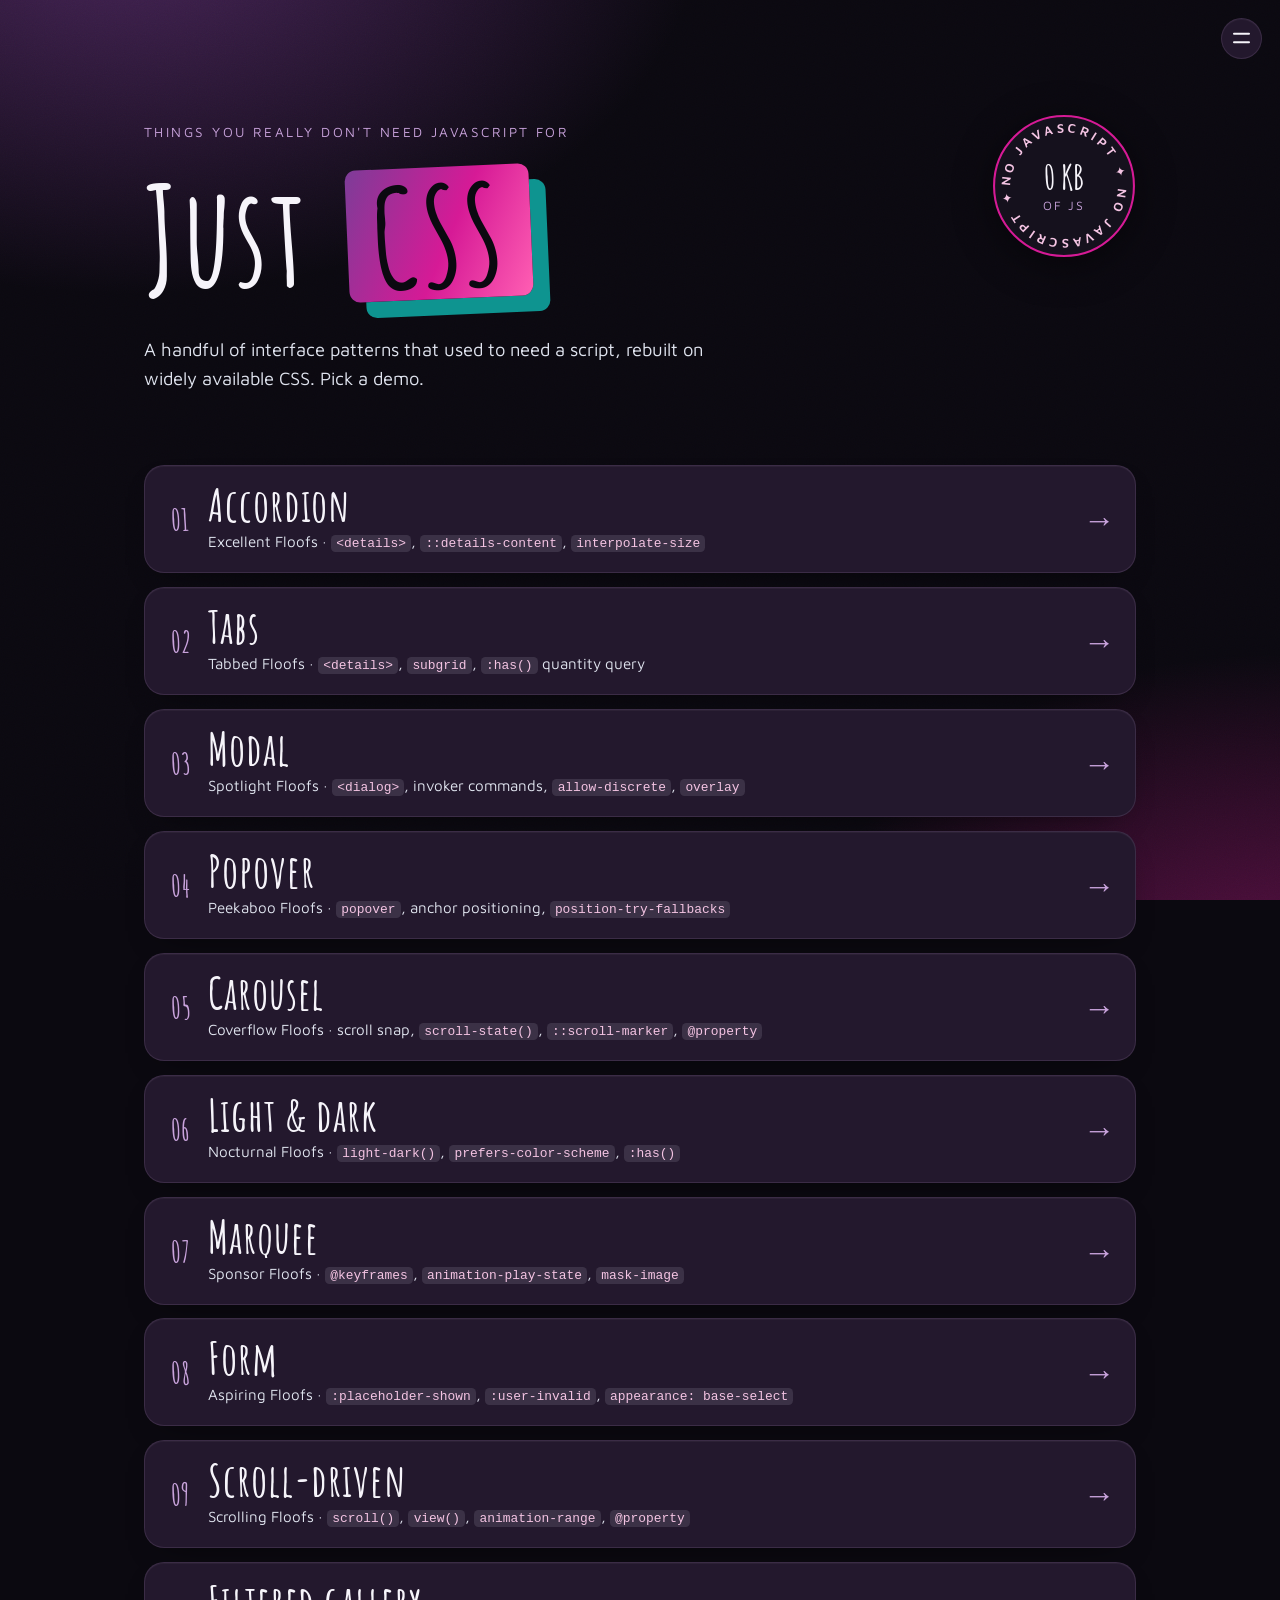
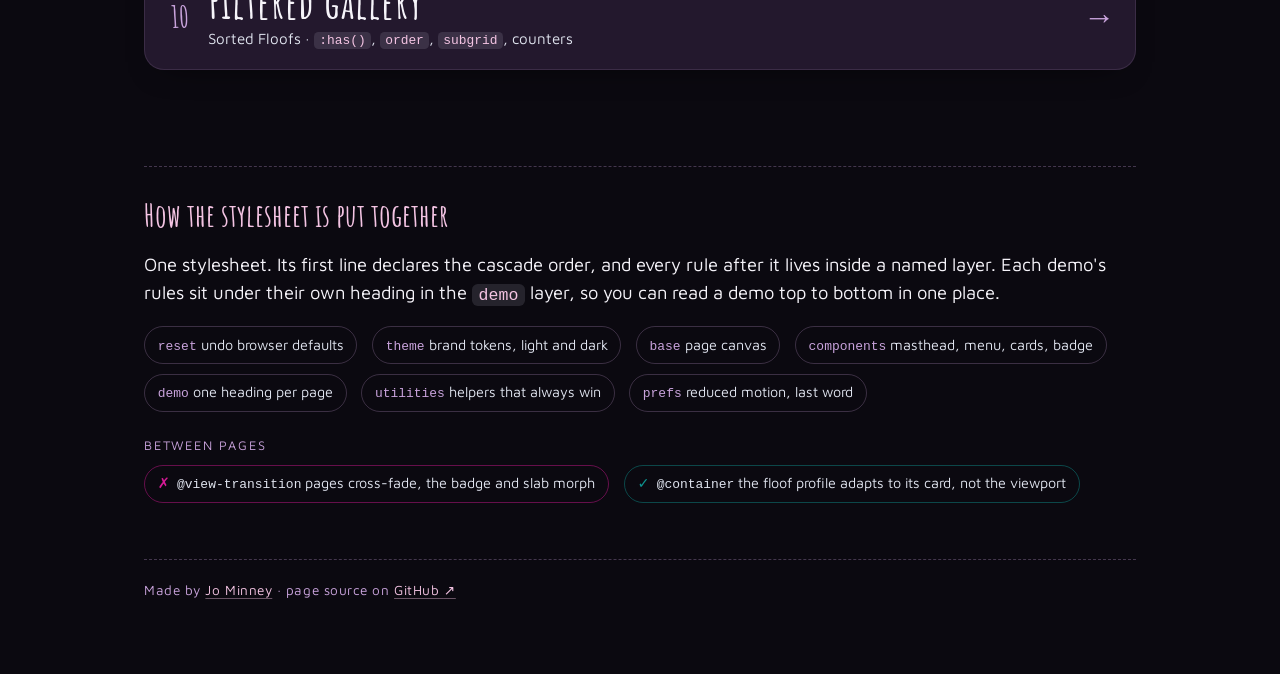
==== commit 8d935d94: "Add new demo pages for marquee, form, scroll-driven, and filtered gallery; update README and index" ====
--- a/index.html
+++ b/index.html
@@ -23,7 +23,7 @@
         <span class="burger" aria-hidden="true"></span>
       </button>
       <div class="menu__panel card pop-in" id="site-menu" popover>
-        <p class="menu__kicker">The demos</p>
+        <p class="menu__kicker">All demos</p>
         <ol class="menu__list">
           <li><a href="demos/accordion.html"><span class="ordinal" aria-hidden="true"></span><span class="lit-text">Accordion</span></a></li>
           <li><a href="demos/tabs.html"><span class="ordinal" aria-hidden="true"></span><span class="lit-text">Tabs</span></a></li>
@@ -31,6 +31,10 @@
           <li><a href="demos/popover.html"><span class="ordinal" aria-hidden="true"></span><span class="lit-text">Popover</span></a></li>
           <li><a href="demos/carousel.html"><span class="ordinal" aria-hidden="true"></span><span class="lit-text">Carousel</span></a></li>
           <li><a href="demos/theme.html"><span class="ordinal" aria-hidden="true"></span><span class="lit-text">Light &amp; dark</span></a></li>
+          <li><a href="demos/marquee.html"><span class="ordinal" aria-hidden="true"></span><span class="lit-text">Marquee</span></a></li>
+          <li><a href="demos/submit.html"><span class="ordinal" aria-hidden="true"></span><span class="lit-text">Form</span></a></li>
+          <li><a href="demos/scroll.html"><span class="ordinal" aria-hidden="true"></span><span class="lit-text">Scroll-driven</span></a></li>
+          <li><a href="demos/gallery.html"><span class="ordinal" aria-hidden="true"></span><span class="lit-text">Filtered gallery</span></a></li>
         </ol>
         <a class="menu__repo" href="https://github.com/jomarieminney/css-demos">Source on GitHub <span aria-hidden="true">&nearr;</span></a>
       </div>
@@ -118,6 +122,46 @@
             <span class="launch__go" aria-hidden="true">&rarr;</span>
           </a>
         </li>
+        <li>
+          <a class="card launch" href="demos/marquee.html">
+            <span class="ordinal" aria-hidden="true"></span>
+            <span>
+              <span class="launch__name lit-text">Marquee</span>
+              <span class="launch__sub">Sponsor Floofs &middot; <code>@keyframes</code>, <code>animation-play-state</code>, <code>mask-image</code></span>
+            </span>
+            <span class="launch__go" aria-hidden="true">&rarr;</span>
+          </a>
+        </li>
+        <li>
+          <a class="card launch" href="demos/submit.html">
+            <span class="ordinal" aria-hidden="true"></span>
+            <span>
+              <span class="launch__name lit-text">Form</span>
+              <span class="launch__sub">Aspiring Floofs &middot; <code>:placeholder-shown</code>, <code>:user-invalid</code>, <code>appearance: base-select</code></span>
+            </span>
+            <span class="launch__go" aria-hidden="true">&rarr;</span>
+          </a>
+        </li>
+        <li>
+          <a class="card launch" href="demos/scroll.html">
+            <span class="ordinal" aria-hidden="true"></span>
+            <span>
+              <span class="launch__name lit-text">Scroll-driven</span>
+              <span class="launch__sub">Scrolling Floofs &middot; <code>scroll()</code>, <code>view()</code>, <code>animation-range</code>, <code>@property</code></span>
+            </span>
+            <span class="launch__go" aria-hidden="true">&rarr;</span>
+          </a>
+        </li>
+        <li>
+          <a class="card launch" href="demos/gallery.html">
+            <span class="ordinal" aria-hidden="true"></span>
+            <span>
+              <span class="launch__name lit-text">Filtered gallery</span>
+              <span class="launch__sub">Sorted Floofs &middot; <code>:has()</code>, <code>order</code>, <code>subgrid</code>, counters</span>
+            </span>
+            <span class="launch__go" aria-hidden="true">&rarr;</span>
+          </a>
+        </li>
       </ol>
     </main>
 
--- a/css/main.css
+++ b/css/main.css
@@ -13,7 +13,7 @@
      base        the page canvas and plain elements
      components  shared building blocks: masthead, site menu, cards,
                  buttons, the floof profile, the feature chips
-     demo        one heading per demo (01 Accordion … 06 Light & dark);
+     demo        one heading per demo (01 Accordion … 10 Filter);
                  nothing in here is used outside its own page
      utilities   single-purpose helpers that always win over components
      prefs       user preferences (reduced motion): the last word
@@ -83,6 +83,12 @@
 @property --depth { syntax: "<number>"; inherits: false; initial-value: 0; }
 @property --dir   { syntax: "<number>"; inherits: true;  initial-value: 1; }
 @property --band  { syntax: "<number>"; inherits: true;  initial-value: 1; }
+/* The scroll demo's count-up: an <integer> interpolates in whole steps, and
+   counter() can print it (see "09 · Scroll-driven") */
+@property --tally { syntax: "<integer>"; inherits: false; initial-value: 0; }
+/* A switch the @property feature chip reads: 1 wherever registration
+   works, and simply undefined wherever it doesn't (see the chips) */
+@property --has-property { syntax: "<integer>"; inherits: true; initial-value: 1; }
 
 
 /* ==========================================================================
@@ -431,6 +437,8 @@
   .stagger > :nth-child(6) { --enter-delay: 350ms; }
   .stagger > :nth-child(7) { --enter-delay: 420ms; }
   .stagger > :nth-child(8) { --enter-delay: 490ms; }
+  .stagger > :nth-child(9) { --enter-delay: 560ms; }
+  .stagger > :nth-child(10) { --enter-delay: 630ms; }
 
   /* ----- Launcher: a card that is a link or a button to somewhere.
            Thumb (or ordinal) · names · arrow. ----- */
@@ -828,6 +836,83 @@
     :is(details[open], dialog[open], :popover-open) .rating__fill { scale: 0 1; }
   }
 
+  /* ----- Gallery: a plain grid of floof cards, polaroid on top, always
+           showing. Used by the light & dark, form and filter demos. ----- */
+  .gallery {
+    list-style: none;
+    margin: 0;
+    padding: 0;
+    display: grid;
+    grid-template-columns: repeat(auto-fill, minmax(15rem, 1fr));
+    gap: 1.25rem;
+    counter-reset: item;
+  }
+  .gallery__card {
+    counter-increment: item;
+    padding: 1.25rem 1.25rem 1.4rem;
+    display: grid;
+    gap: 1rem;
+    align-content: start;
+    &::before { display: none; }     /* no gradient hover bar on these */
+    /* the profile parts normally wait for an open <details>: not here */
+    .polaroid { opacity: 1; rotate: -2deg; translate: 0; margin-inline: .5rem; transition: rotate .5s var(--ease-spring), scale .5s var(--ease-spring); }
+    .rating__fill { scale: 1 1; }
+    .floof__kicker { font-size: 1.6rem; }
+    .rating { margin-block-start: .75rem; }
+    &:hover .polaroid { rotate: 0deg; scale: 1.02; }
+  }
+  .gallery__meta {
+    padding-inline: .25rem;
+    text-align: center;
+    .floof__owner { margin: 0 0 .25rem; }
+  }
+
+  /* ----- Pills: radios and checkboxes dressed as buttons. The input stays
+           real (visually hidden, still focusable and announced) and the
+           label reads its state with :has(). Wrapped in a .choices fieldset,
+           whose legend says what the group is for. Used by the filter
+           demo. ----- */
+  .choices {
+    min-width: 0;
+    margin: 0;
+    padding: 0;
+    border: 0;
+  }
+  .choices__legend {
+    margin-block-end: .6rem;
+    padding: 0;
+    font-size: .8rem;
+    letter-spacing: .14em;
+    text-transform: uppercase;
+    color: var(--lilac);
+  }
+  .pills {
+    display: flex;
+    flex-wrap: wrap;
+    gap: .55rem;
+  }
+  .pill {
+    display: inline-flex;
+    align-items: center;
+    gap: .45rem;
+    padding: .5rem 1.05rem .45rem;
+    border: 1px solid var(--surface-border);
+    border-radius: 100vmax;
+    background: var(--surface);
+    box-shadow: var(--surface-shadow);
+    color: var(--lilac);
+    font-family: var(--font-display);
+    font-weight: 700;
+    font-size: 1.45rem;
+    line-height: 1;
+    cursor: pointer;
+    user-select: none;
+    transition: color .3s, background .3s, border-color .3s, scale .4s var(--ease-spring);
+    &:hover { color: var(--paper); border-color: var(--accent-border); scale: 1.05; }
+    &:has(:checked) { background: var(--magenta); border-color: var(--magenta); color: var(--on-accent); }
+    &:has(:focus-visible) { outline: 2px solid var(--teal); outline-offset: 3px; }
+  }
+
   /* ==========================================================================
      Tech cheat-sheet footer + feature chips
      ========================================================================== */
@@ -849,6 +934,15 @@
     max-width: 60ch;
     font-size: .9rem;
     color: var(--paper-2);
+    /* a note can be a <div> holding a paragraph and a list */
+    p { margin: 0; }
+    ul {
+      margin: .5rem 0 0;
+      padding-inline-start: 1.25rem;
+      display: grid;
+      gap: .4rem;
+    }
+    li::marker { color: var(--pink); }
   }
   .tech__heading {
     margin: 1.5rem 0 .6rem;
@@ -947,9 +1041,46 @@
   @supports selector(::scroll-marker)          { [data-feature="scroll-markers"] { --tick: "\2713"; --tick-hue: var(--teal); } }
   @supports (scrollbar-width: none)            { [data-feature="scrollbar-width"] { --tick: "\2713"; --tick-hue: var(--teal); } }
   @supports (scroll-initial-target: nearest)   { [data-feature="scroll-initial-target"] { --tick: "\2713"; --tick-hue: var(--teal); } }
+  @supports (animation-play-state: paused)     { [data-feature="play-state"]     { --tick: "\2713"; --tick-hue: var(--teal); } }
+  @supports (mask-image: linear-gradient(#000, #000)) { [data-feature="mask"]    { --tick: "\2713"; --tick-hue: var(--teal); } }
+  @supports selector(:focus-visible)           { [data-feature="focus-visible"]  { --tick: "\2713"; --tick-hue: var(--teal); } }
+  @supports selector(:placeholder-shown)       { [data-feature="placeholder-shown"] { --tick: "\2713"; --tick-hue: var(--teal); } }
+  @supports selector(:user-invalid)            { [data-feature="user-invalid"]   { --tick: "\2713"; --tick-hue: var(--teal); } }
+  @supports (field-sizing: content)            { [data-feature="field-sizing"]   { --tick: "\2713"; --tick-hue: var(--teal); } }
+  @supports (appearance: base-select)          { [data-feature="base-select"]    { --tick: "\2713"; --tick-hue: var(--teal); } }
+  @supports selector(::file-selector-button)   { [data-feature="file-button"]    { --tick: "\2713"; --tick-hue: var(--teal); } }
+  @supports (accent-color: red)                { [data-feature="accent-color"]   { --tick: "\2713"; --tick-hue: var(--teal); } }
+  @supports (animation-timeline: scroll())     { [data-feature="scroll-progress"] { --tick: "\2713"; --tick-hue: var(--teal); } }
+  @supports (animation-range: entry 0% cover 50%) { [data-feature="animation-range"] { --tick: "\2713"; --tick-hue: var(--teal); } }
+  @supports (view-timeline-name: --a)          { [data-feature="view-timeline"]  { --tick: "\2713"; --tick-hue: var(--teal); } }
+  @supports (position: sticky)                 { [data-feature="sticky"]         { --tick: "\2713"; --tick-hue: var(--teal); } }
+  @supports (width: 1cqi)                      { [data-feature="cq-units"]       { --tick: "\2713"; --tick-hue: var(--teal); } }
+  @supports (order: calc(2 * -1))              { [data-feature="order-calc"]     { --tick: "\2713"; --tick-hue: var(--teal); } }
+  @supports selector([a~="b"])                 { [data-feature="attr-word"]      { --tick: "\2713"; --tick-hue: var(--teal); } }
+  /* Media queries grade themselves, as with prefers-color-scheme above */
+  @media (prefers-reduced-motion: reduce), (prefers-reduced-motion: no-preference) {
+    [data-feature="prefers-reduced-motion"] { --tick: "\2713"; --tick-hue: var(--teal); }
+  }
   /* Only at-rule() can test this one (Chrome 148+). Safari supports the
      feature but not the test, so it shows a cross there for now. */
   @supports at-rule(@view-transition)          { [data-feature="view-transition"] { --tick: "\2713"; --tick-hue: var(--teal); } }
+
+  /* TRICK: @property grades itself. at-rule(@property) would have the same
+     problem as the view-transition chip, so this chip doesn't ASK, it
+     checks the feature working: --has-property is registered at the top
+     of the file with an initial value of 1, so where @property works it is
+     1 everywhere, and where it doesn't it is undefined and var() falls
+     back to 0. A counter prints that 0 or 1, and a two-symbol counter
+     style turns it into a cross or a tick; color-mix() picks the hue. */
+  @counter-style cross-tick {
+    system: fixed 0;
+    symbols: "\2717" "\2713";      /* 0 → ✗, 1 → ✓ */
+  }
+  .tech__list li[data-feature="property"] {   /* as specific as the list's own li[data-feature]::before */
+    --tick-hue: color-mix(in oklab, var(--teal) calc(var(--has-property, 0) * 100%), var(--magenta));
+    counter-reset: has-property var(--has-property, 0);
+    &::before { content: counter(has-property, cross-tick); }
+  }
 
   /* ----- Theme picker: two radios, Light and Dark, each its own button
            rather than halves of a toggle. Neither starts checked, so the
@@ -1064,6 +1195,8 @@
     letter-spacing: .18em;
     text-transform: uppercase;
     color: var(--lilac);
+    a { color: inherit; text-decoration: none; transition: color .3s; }   /* back to the index, like the crumbs */
+    a:hover { color: var(--pink); }
   }
   .menu__list {
     list-style: none;
@@ -2055,36 +2188,1059 @@
     line-height: 1;
     color: var(--pink);
   }
-
-  /* A plain grid of the floofs, so there is something to watch change */
-  .gallery {
+  /* The gallery below the explainers is the shared .gallery component */
+
+
+  /* ==========================================================================
+     07 · Marquee (demos/marquee.html) — an endless logo strip
+     No JS: the list is in the page twice, side by side, and both copies
+     slide left by their own width plus the gap, forever. When the first
+     copy has gone, the second is exactly where the first began, so the loop
+     has no seam. Hover or focus pauses it; every logo is a button that
+     opens a <dialog> (the same ones as the modal demo).
+     ========================================================================== */
+  .marquees {
+    display: grid;
+    gap: clamp(1.75rem, 5vw, 3rem);
+  }
+  .marquee {
+    display: grid;
+    gap: .6rem;
+    min-width: 0;                    /* a grid item's default minimum is its content: two whole tracks */
+    > * { min-width: 0; }
+  }
+  .marquee__kicker {
+    margin: 0;
+    text-align: center;
+    font-size: .85rem;
+    letter-spacing: .18em;
+    text-transform: uppercase;
+    color: var(--lilac);
+  }
+  .marquee__viewport {
+    --gap: 1rem;
+    --speed: 40s;                    /* one full lap */
+    --fade: clamp(2rem, 10vw, 7rem);
+    display: flex;
+    gap: var(--gap);
+    padding-block: .9rem;            /* room for the hover lift and the focus ring */
+    overflow: clip;
+    /* TRICK: mask-image — both ends fade into whatever is behind the strip,
+       so there's no colour to match */
+    mask-image: linear-gradient(to right,
+      transparent, #000 var(--fade),
+      #000 calc(100% - var(--fade)), transparent);
+  }
+  .marquee--reverse .marquee__viewport { --speed: 55s; }
+
+  .marquee__track {
+    flex: none;
+    display: flex;
+    justify-content: space-around;
+    gap: var(--gap);
+    min-width: 100%;                 /* each copy must be at least as wide as the strip, or a gap shows */
+    margin: 0;
+    padding: 0;
+    list-style: none;
+    animation: marquee var(--speed) linear infinite;
+    .marquee--reverse & { animation-direction: reverse; }
+  }
+  /* -100% is the track's own width; the gap is the space before the copy */
+  @keyframes marquee {
+    to { translate: calc(-100% - var(--gap)) 0; }
+  }
+
+  /* TRICK: animation-play-state — hover anywhere on the strip, or tab into
+     it, and it holds still, so what you are aiming at stays put */
+  .marquee__viewport:is(:hover, :focus-within) .marquee__track {
+    animation-play-state: paused;
+  }
+  /* Pausing alone can strand the focused logo behind the fade or off the
+     end, so a KEYBOARD visit stops the strip outright and lays the whole
+     list out as a still, wrapped row: every logo in sight, the copy gone.
+     :has(:focus-visible) rather than :focus-within, so a mouse click
+     doesn't make it jump, and only focus on the ORIGINAL list: a copy's
+     button can get focus back when its dialog closes, and this rule hides
+     the copy, which would drop that focus on the floor. */
+  .marquee__viewport:has(.marquee__track:not([aria-hidden]) :focus-visible) {
+    mask-image: none;
+    .marquee__track {
+      flex: 1;
+      flex-wrap: wrap;
+      justify-content: center;
+      min-width: 0;
+      animation: none;
+    }
+    .marquee__track[aria-hidden] { display: none; }
+  }
+
+  /* A sponsor logo: sits quietly in greyscale until you look at it */
+  .marquee__logo {
+    display: flex;
+    align-items: center;
+    gap: .75rem;
+    padding: .5rem 1.3rem .5rem .5rem;
+    border: 1px solid var(--surface-border);
+    border-radius: 100vmax;
+    background: var(--surface);
+    box-shadow: var(--surface-shadow);
+    color: inherit;
+    font: inherit;
+    white-space: nowrap;
+    cursor: pointer;
+    filter: grayscale(1);
+    opacity: .7;
+    transition: filter .4s, opacity .4s, border-color .3s, translate .4s var(--ease-spring);
+
+    img {
+      width: 3rem;
+      aspect-ratio: 1;
+      border-radius: 50%;
+      object-fit: cover;
+      border: 2px solid var(--lilac);
+      transition: border-color .3s, rotate var(--dur) var(--ease-spring);
+    }
+    .lit-text { font-size: 1.9rem; }
+
+    &:is(:hover, :focus-visible) {
+      filter: none;
+      opacity: 1;
+      border-color: var(--accent-border);
+      translate: 0 -3px;
+      img { border-color: var(--magenta); rotate: 8deg; }
+      .lit-text { --lit: 100%; }
+    }
+  }
+
+  .marquee__hint {
+    margin: 0;
+    text-align: center;
+    font-size: .9rem;
+    color: var(--lilac);
+  }
+
+  /* Reduced motion: the prefs layer stops every animation, which would
+     leave a strip cut off at one end. Give it the keyboard layout above
+     instead: one still, wrapped row with the copy dropped. */
+  @media (prefers-reduced-motion: reduce) {
+    .marquee__viewport {
+      mask-image: none;
+      .marquee__track {
+        flex: 1;
+        flex-wrap: wrap;
+        justify-content: center;
+        min-width: 0;
+      }
+      .marquee__track[aria-hidden] { display: none; }
+    }
+  }
+
+
+  /* ==========================================================================
+     08 · Form (demos/submit.html) — floating labels, polite validation,
+     restyled native controls.
+     No JS:
+     · placeholder=" " + :placeholder-shown tells an empty field from a full
+       one, so the label can float up out of the way
+     · :user-invalid only goes red once you have had a go
+     · the select, the file button, the slider and the checkbox are the
+       browser's own controls, restyled
+     · form:invalid / form:valid swap the submit button for one that opens
+       the "lol no" <dialog> (see the note on .apply__btn)
+     ========================================================================== */
+  .apply {
+    max-width: 46rem;
+  }
+
+  .apply__form {
+    display: grid;
+    gap: 1.25rem;
+    padding: clamp(1.25rem, 4vw, 2rem);
+    &::before { display: none; }     /* no gradient hover bar on a form */
+  }
+  .apply__title {
+    margin: 0;
+    font-family: var(--font-display);
+    font-weight: 700;
+    font-size: clamp(2.2rem, 5vw, 3rem);
+    line-height: 1;
+    color: var(--pink);
+  }
+  /* Two short fields side by side when there is room */
+  .apply__pair {
+    display: grid;
+    grid-template-columns: repeat(auto-fit, minmax(13rem, 1fr));
+    gap: 1.25rem;
+  }
+
+  /* ----- A field: label, control, error. The label comes first in the
+           markup (it is read first) and floats over the control. ----- */
+  .field {
+    position: relative;
+    display: grid;
+    /* side by side, a field whose neighbour is showing an error gets taller
+       too; keep the control its own height and let the space go below it */
+    align-content: start;
+  }
+  .field__input {
+    width: 100%;
+    padding: 1.5rem 1rem .5rem;
+    border: 1px solid var(--surface-border);
+    border-radius: .8rem;
+    background: color-mix(in oklab, var(--lavender) 6%, transparent);
+    color: var(--paper);
+    font: inherit;
+    font-weight: 400;
+    transition: border-color .3s, background .3s;
+    &:hover { border-color: var(--accent-border); }
+    &:focus { border-color: var(--teal); background: color-mix(in oklab, var(--lavender) 10%, transparent); }
+    &:focus-visible { outline-offset: 1px; }
+  }
+  .field__label {
+    position: absolute;
+    inset-inline-start: 1rem;
+    inset-block-start: 1rem;
+    color: var(--lilac);
+    pointer-events: none;            /* clicks go through to the control */
+    transform-origin: left top;
+    transition: translate .45s var(--ease-spring), scale .45s var(--ease-spring), color .3s;
+  }
+  /* TRICK: :placeholder-shown — every text field has placeholder=" ", so it
+     is "showing its placeholder" exactly when it is empty. Focused or
+     filled, the label floats up and shrinks. :has() lets the label sit
+     before the input in the markup; the classic version needs it after,
+     for a + selector. */
+  .field:has(.field__input:focus),
+  .field:has(.field__input:is(input, textarea):not(:placeholder-shown)),
+  .field:has(option:checked:not([value=""])),      /* a species has been picked */
+  .field--static {                                 /* the file input always has its button showing */
+    .field__label { translate: 0 -.72rem; scale: .76; }
+  }
+  .field:has(.field__input:focus) .field__label { color: var(--teal); }
+
+  /* TRICK: :user-invalid — the same test as :invalid, but only after the
+     person has changed the field and moved on, or tried to submit. So a
+     blank form doesn't arrive covered in red. */
+  .field__error {
+    display: none;
+    margin: .4rem 0 0 1rem;
+    font-size: .85rem;
+    color: var(--pink);
+  }
+  .field:has(:user-invalid) {
+    .field__input { border-color: var(--magenta); }
+    .field__label { color: var(--pink); }
+    .field__error { display: block; }
+  }
+  .field:has(:user-valid) .field__input:not(:focus) {
+    border-color: color-mix(in oklab, var(--teal) 70%, transparent);
+  }
+
+  /* TRICK: field-sizing: content — the textarea grows with what you type,
+     between three lines and sixteen. Without it, rows="3" and a drag handle. */
+  textarea.field__input {
+    field-sizing: content;
+    min-block-size: calc(3lh + 2rem);
+    max-block-size: calc(16lh + 2rem);
+    resize: vertical;
+  }
+
+  /* TRICK: ::file-selector-button — the "Choose file" button, restyled */
+  input[type="file"].field__input {
+    padding-block: 1.85rem .7rem;
+    color: var(--paper-2);
+    cursor: pointer;
+    &::file-selector-button {
+      margin-inline-end: .9rem;
+      padding: .45rem 1rem .4rem;
+      border: 0;
+      border-radius: 100vmax;
+      background: var(--magenta);
+      color: var(--on-accent);
+      font: 700 1.3rem/1 var(--font-display);
+      cursor: pointer;
+      transition: background .3s;
+    }
+    &:hover::file-selector-button { background: var(--purple); }
+  }
+
+  /* TRICK: appearance: base-select — a <select> you are allowed to style,
+     dropdown and all. The options can hold more than text, and
+     <selectedcontent> copies the chosen one into the button. Elsewhere it
+     is an ordinary select (the parser drops the extra tags, the emoji is
+     plain text), so this is all enhancement. */
+  @supports (appearance: base-select) {
+    .field__select,
+    .field__select::picker(select) { appearance: base-select; }
+
+    .field__select {
+      display: flex;
+      align-items: center;
+      min-block-size: 3.35rem;
+      cursor: pointer;
+      > button { display: contents; }
+    }
+    .field__select::picker-icon {
+      color: var(--lilac);
+      transition: rotate .45s var(--ease-spring);
+    }
+    .field__select:open::picker-icon { rotate: 180deg; }
+
+    .field__select selectedcontent,
+    .field__select option {
+      display: flex;
+      align-items: center;
+      gap: .6rem;
+    }
+    .field__select selectedcontent { font-weight: 500; }
+
+    /* The dropdown: a card that drops in, like the popovers */
+    .field__select::picker(select) {
+      margin-block: .4rem;
+      padding: .4rem;
+      border: 1px solid var(--surface-border);
+      border-radius: .9rem;
+      background: var(--ink-2);
+      box-shadow: var(--surface-drop);
+      color: var(--paper);
+      opacity: 0;
+      translate: 0 -.5rem;
+      transition:
+        opacity .25s var(--ease-out),
+        translate .45s var(--ease-spring),
+        display .45s allow-discrete,
+        overlay .45s allow-discrete;
+    }
+    .field__select:open::picker(select) { opacity: 1; translate: 0; }
+    @starting-style {
+      .field__select:open::picker(select) { opacity: 0; translate: 0 -.5rem; }
+    }
+
+    .field__select option {
+      padding: .45rem .8rem .45rem .6rem;
+      border-radius: .55rem;
+      font: 700 1.5rem/1.1 var(--font-display);
+      cursor: pointer;
+      transition: background .2s;
+      &:is(:hover, :focus-visible) { background: color-mix(in oklab, var(--lavender) 12%, transparent); outline: none; }
+      &:checked { background: color-mix(in oklab, var(--magenta) 25%, transparent); }
+      &::checkmark { order: 1; margin-inline-start: auto; color: var(--teal); }
+      /* display: flex above would beat the UA's [hidden] rule, and the
+         blank placeholder would show as an empty row */
+      &[hidden] { display: none; }
+    }
+  }
+  .field__emoji { font-size: 1.2em; }
+
+  /* ----- The rating slider: a real <input type="range">, dressed as the
+           floof rating bar used on the other demos. The bar runs 1 to 15
+           (brand gradient up to 10/10, teal beyond, a notch at 10), but the
+           slider only covers 8 to 15, laid over the right-hand part of it,
+           so nothing under 8 can be picked. ----- */
+  .apply__label {
+    display: block;
+    margin-block-end: .6rem;
+    font-size: .8rem;
+    letter-spacing: .14em;
+    text-transform: uppercase;
+    color: var(--lilac);
+  }
+  .apply__range {
+    --thumb: 1.6rem;
+    --track: .55rem;
+  }
+
+  /* 15 stops, evenly spaced: the first thumb-centre is half a thumb in from
+     the left, the last half a thumb in from the right, so one step is
+     (100% - thumb) / 14. Stop 8 is 7 steps along, which puts the slider's
+     left edge at (100% - thumb) / 2, and its thumb then stops exactly on
+     8, 9 … 15. */
+  .slider__bar {
+    position: relative;
+    &::before {
+      --at10: calc(var(--thumb) / 2 + (100% - var(--thumb)) * 9 / 14);   /* stop 10 */
+      content: "";
+      position: absolute;
+      inset-inline: 0;
+      inset-block-start: calc((var(--thumb) - var(--track)) / 2);
+      height: var(--track);
+      border-radius: 1rem;
+      background:
+        linear-gradient(90deg, transparent calc(var(--at10) - 1px), var(--ink) 0 calc(var(--at10) + 1px), transparent 0),
+        var(--grad-brand) 0 0 / var(--at10) 100% no-repeat,
+        linear-gradient(90deg, var(--teal), #3fd4c9);
+    }
+  }
+  .slider {
+    position: relative;              /* above the bar */
+    appearance: none;
+    display: block;
+    width: calc((100% + var(--thumb)) / 2);
+    height: var(--thumb);
+    margin: 0 0 0 calc((100% - var(--thumb)) / 2);
+    background: none;
+    cursor: pointer;
+    &:focus-visible { outline: none; }   /* the ring goes on the thumb instead */
+  }
+  /* TRICK: the slider's parts are pseudo-elements, one set per engine.
+     Each needs its own rule: a selector list with an unknown pseudo-element
+     in it is thrown away whole. The track is see-through: the bar behind
+     it is the one you see. */
+  .slider::-webkit-slider-runnable-track { height: var(--track); background: none; }
+  .slider::-moz-range-track              { height: var(--track); background: none; }
+  .slider::-webkit-slider-thumb {
+    appearance: none;
+    width: var(--thumb);
+    height: var(--thumb);
+    margin-block-start: calc((var(--track) - var(--thumb)) / 2);   /* centre it on the track */
+    border: 4px solid var(--magenta);
+    border-radius: 50%;
+    background: var(--paper);
+    box-shadow: 0 .3rem .8rem -.2rem var(--shadow-ink);
+    transition: scale .4s var(--ease-spring);
+  }
+  .slider::-moz-range-thumb {
+    box-sizing: border-box;
+    width: var(--thumb);
+    height: var(--thumb);
+    border: 4px solid var(--magenta);
+    border-radius: 50%;
+    background: var(--paper);
+    box-shadow: 0 .3rem .8rem -.2rem var(--shadow-ink);
+    transition: scale .4s var(--ease-spring);
+  }
+  .slider:is(:hover, :active)::-webkit-slider-thumb { scale: 1.15; }
+  .slider:is(:hover, :active)::-moz-range-thumb     { scale: 1.15; }
+  .slider:focus-visible::-webkit-slider-thumb { outline: 2px solid var(--teal); outline-offset: 3px; }
+  .slider:focus-visible::-moz-range-thumb     { outline: 2px solid var(--teal); outline-offset: 3px; }
+
+  /* The numbers under it. The row is inset by half a thumb at each end, so
+     its first and last points are the first and last stops; each number is
+     a zero-width box with its text centred over it, so they sit exactly
+     under the stopping points and never make the row wider than the form.
+     1 to 7 are dimmed: on the bar, but out of reach. */
+  .slider__scale {
+    display: flex;
+    justify-content: space-between;
+    margin-block-start: .35rem;
+    padding-inline: calc(var(--thumb) / 2);
+    font: 700 1.25rem/1 var(--font-display);
+    color: var(--lilac);
+    span { width: 0; display: flex; justify-content: center; }
+    span:nth-child(-n + 7) { opacity: .4; }
+    span:nth-child(10) { color: var(--pink); }   /* 10/10, where the notch is */
+  }
+
+  /* TRICK: accent-color — the browser's own checkbox, in brand colours */
+  .apply__consent {
+    display: flex;
+    align-items: start;
+    gap: .75rem;
+    color: var(--paper-2);
+    cursor: pointer;
+    input {
+      flex: none;
+      width: 1.25rem;
+      height: 1.25rem;
+      margin: .15rem 0 0;
+      accent-color: var(--magenta);
+      cursor: pointer;
+    }
+  }
+
+  /* ----- Buttons ----- */
+  .apply__actions {
+    display: flex;
+    flex-wrap: wrap;
+    justify-content: end;
+    gap: .75rem;
+    padding-block-start: .5rem;
+  }
+  .apply__btn {
+    padding: .7rem 1.6rem .6rem;
+    border: 1px solid var(--magenta);
+    border-radius: 100vmax;
+    background: var(--magenta);
+    color: var(--on-accent);
+    font: 700 1.7rem/1 var(--font-display);
+    cursor: pointer;
+    transition: background .3s, border-color .3s, color .3s, scale .4s var(--ease-spring);
+    &:hover { background: var(--purple); border-color: var(--purple); scale: 1.04; }
+  }
+  .apply__btn--ghost {
+    background: none;
+    border-color: var(--surface-border);
+    color: var(--lilac);
+    &:hover { background: none; border-color: var(--accent-border); color: var(--paper); }
+  }
+  /* TRICK: form:invalid / form:valid — two buttons, one showing at a time.
+     While anything is missing you get a real submit button: pressing it
+     runs the browser's own validation, which focuses the first problem and
+     says what's wrong (the form is method="dialog", so even a submit that
+     passes goes nowhere). Once everything is valid it swaps for a
+     command="show-modal" button that opens the dialog. The hidden one is
+     display: none, so it is out of the tab order too. */
+  .apply__form:invalid .apply__btn--go,
+  .apply__form:valid .apply__btn--check { display: none; }
+
+  /* ----- The "lol no" dialog: the .floof-dialog shell, narrower ----- */
+  .lol-no {
+    width: min(30rem, calc(100% - 2rem));
+    .floof__pet { font-size: clamp(2.4rem, 7vw, 3.2rem); }
+  }
+  .lol-no__body {
+    display: grid;
+    gap: 1.25rem;
+    padding: .5rem 1.6rem 1.75rem;
+    > p { margin: 0; color: var(--paper-2); }
+    .apply__btn { justify-self: end; }
+  }
+
+
+  /* ==========================================================================
+     09 · Scroll-driven (demos/scroll.html) — animations on a scroll
+     position instead of a clock.
+     No JS:
+     · scroll(root): progress is how far down the page you are
+     · view(): progress is how far an element has come through the window
+     · animation-range: which slice of that journey the animation spans
+     Everything below is visible and still by default. The animations are
+     added only when the browser has scroll timelines AND the person hasn't
+     asked for reduced motion, so each is a from-state layered on top.
+     ========================================================================== */
+  .scrolly {
+    display: grid;
+    gap: clamp(3rem, 8vw, 5rem);
+    /* a grid item's default minimum is its content: the strip's row is far
+       wider than the page and would widen its section, throwing off the
+       sums that stretch the strip to the window */
+    > * { min-width: 0; }
+  }
+  .scrolly__title {
+    margin: 0 0 .5rem;
+    font-family: var(--font-display);
+    font-weight: 700;
+    font-size: clamp(2.2rem, 5vw, 3rem);
+    line-height: 1;
+    color: var(--pink);
+  }
+  .scrolly__sub {
+    margin: 0 0 1.75rem;
+    max-width: 58ch;
+    color: var(--paper-2);
+  }
+
+  /* ----- 1 · Cards that arrive: polaroid and words, zig-zagging ----- */
+  .arrivals {
     list-style: none;
     margin: 0;
     padding: 0;
     display: grid;
-    grid-template-columns: repeat(auto-fill, minmax(15rem, 1fr));
-    gap: 1.25rem;
-    counter-reset: item;
-  }
-  .gallery__card {
-    counter-increment: item;
-    padding: 1.25rem 1.25rem 1.4rem;
+    gap: clamp(1.5rem, 5vw, 3rem);
+  }
+  .arrival {
     display: grid;
-    gap: 1rem;
-    align-content: start;
-    &::before { display: none; }     /* no gradient hover bar on these */
-    /* the profile parts normally wait for an open <details>: not here */
-    .polaroid { opacity: 1; rotate: -2deg; translate: 0; margin-inline: .5rem; transition: rotate .5s var(--ease-spring), scale .5s var(--ease-spring); }
+    grid-template-columns: minmax(10rem, 15rem) 1fr;
+    align-items: center;
+    gap: clamp(1.25rem, 4vw, 2.5rem);
+    padding: 1.5rem clamp(1.25rem, 4vw, 2.25rem);
+    transition: border-color .3s;    /* not the .card entrance: the scroll animation owns opacity and translate */
+    --lean: -1;                      /* odd cards lean and arrive from the left… */
+
+    &:nth-child(even) {
+      --lean: 1;                     /* …even ones from the right, photo on the right */
+      grid-template-columns: 1fr minmax(10rem, 15rem);
+      .polaroid { order: 1; }
+    }
+    &:hover { border-color: var(--accent-border); }
+
+    .polaroid {
+      opacity: 1;
+      translate: 0;
+      rotate: calc(var(--lean) * 3deg);
+      transition: none;
+    }
     .rating__fill { scale: 1 1; }
-    .floof__kicker { font-size: 1.6rem; }
-    .rating { margin-block-start: .75rem; }
-    &:hover .polaroid { rotate: 0deg; scale: 1.02; }
-  }
-  .gallery__meta {
-    padding-inline: .25rem;
+    .floof__owner { margin: 0 0 .3rem; }
+    .floof__kicker { font-size: clamp(1.7rem, 3.5vw, 2.1rem); }
+    p { margin: 0 0 .75rem; color: var(--paper-2); }
+
+    @media (width < 40rem) {
+      &, &:nth-child(even) { grid-template-columns: 1fr; }
+      .polaroid, &:nth-child(even) .polaroid { max-width: 15rem; justify-self: center; order: 0; }
+    }
+  }
+  /* The photo sits in a clipped frame, slightly zoomed, so it has room to
+     drift inside it (the parallax below) */
+  .arrival__frame {
+    overflow: clip;
+    border-radius: .15rem;
+    img { scale: 1.25; }
+  }
+
+  /* ----- 2 · A row of polaroids -----
+     The fallback (no scroll timelines, or reduced motion): a full-width row
+     you scroll sideways. CSS can colour a scrollbar but can't stop the
+     system hiding it when idle (that's an OS setting), so the right-hand
+     edge fades out too, as a hint there's more that way. */
+  .strip__track {
+    list-style: none;
+    margin: 0 calc(50% - 50vw);      /* the whole window, not the page column */
+    padding: 3rem var(--gutter) 3.5rem;   /* the tilted polaroids' corners stick out: keep them clear of the hint and the scrollbar */
+    display: flex;
+    gap: clamp(2.25rem, 5.5vw, 4.5rem);
+    overflow-x: auto;
+    scrollbar-width: thin;
+    scrollbar-color: var(--magenta) color-mix(in oklab, var(--lilac) 18%, transparent);   /* a faint track, where scrollbars show */
+    mask-image: linear-gradient(to right, #000 calc(100% - 5rem), transparent);
+
+    /* Sized by the window, so six of them always overflow it: about a
+       quarter of its width each, but no taller than fits (a polaroid is
+       about 1.2× as tall as it is wide, plus the heading above), and never
+       smaller than 19rem, or most of a phone screen */
+    > li { flex: 0 0 max(min(19rem, 62vw), min(28vw, 52dvh)); }
+    .polaroid { opacity: 1; translate: 0; rotate: -3deg; transition: none; }
+    > li:nth-child(even) .polaroid { rotate: 4deg; }
+  }
+
+  .strip__hint {
+    margin: 0;
+    font-size: .9rem;
+    color: var(--lilac);
+  }
+
+  /* ----- 3 · The tally ----- */
+  /* Narrow: heading, how it works, then the number, in markup order.
+     Wide: the number on the left, heading and how it works beside it. */
+  .tally {
+    display: grid;
+    column-gap: clamp(2rem, 6vw, 4rem);  /* rows are spaced like the other sections: title, then text, then the figure */
+    p { margin: 0; color: var(--paper-2); }
+    .tally__how { margin: 0; }
+    @media (width >= 48rem) {
+      /* a flexible row above and below, so the heading and explanation
+         sit centred, as a pair, beside the number */
+      grid-template-columns: auto 1fr;
+      grid-template-rows: 1fr auto auto 1fr;
+      row-gap: 0;
+      .tally__figure { grid-column: 1; grid-row: 1 / -1; align-self: center; }
+      .tally__title  { grid-column: 2; grid-row: 2; }
+      .tally__how    { grid-column: 2; grid-row: 3; }
+    }
+  }
+  /* What the number is: a hand-written note with an arrow, like "the
+     hooman" in the floof profiles (same arrow, same pathLength="1" trick) */
+  .tally__label {
+    position: relative;
+    justify-self: start;             /* over the panel's left side, pointing in */
+    margin-inline-start: .75rem;
+    margin-inline-end: 3rem;         /* room for the arrow, keeping the words centred-ish */
+    font: 700 clamp(1.6rem, 7vw, 2rem)/1 var(--font-display);
+    white-space: nowrap;             /* one line, or the arrow loses track of the words */
+    color: var(--magenta);             /* the bright pink of an open accordion heading */
+    rotate: -4deg;
+  }
+  .tally__arrow {
+    position: absolute;
+    /* from the end of the words, curling down into the panel, head first
+       at the number */
+    inset-inline-start: calc(100% - .3rem);
+    inset-block-start: .95em;        /* so the line starts level with the middle of the words */
+    width: 3rem;
+    rotate: 50deg;
+    fill: none;
+    stroke: var(--magenta);
+    stroke-width: 3;
+    stroke-linecap: round;
+    stroke-linejoin: round;
+    path { stroke-dasharray: 1; stroke-dashoffset: 0; }
+  }
+  /* The figure: the hand-written label, then a faint panel holding the
+     number (the card surface, see-through, with none of the card's hover
+     effects: there's nothing to click) */
+  .tally__figure {
+    margin: 1.75rem 0 0;             /* the gap the other sections leave under their text */
+    @media (width >= 48rem) { margin: 0; }
+    display: grid;
+    justify-items: center;
+    gap: .9rem;
+  }
+  .tally__panel {
+    > p:last-child { padding-block-start: .75rem; }   /* "That's 120%": a little air under the 60 */
+    display: grid;
+    justify-items: center;
+    gap: .25rem;
+    padding: 1.5rem clamp(1.25rem, 4vw, 2.25rem) 1.75rem;
+    border: 1px solid var(--surface-border);
+    border-radius: var(--radius-card);
+    background: color-mix(in oklab, var(--surface) 55%, transparent);
+    box-shadow: var(--surface-highlight);
     text-align: center;
-    .floof__owner { margin: 0 0 .25rem; }
-  }
+  }
+  .tally__num {
+    display: flex;
+    align-items: baseline;
+    font-family: var(--font-display);
+    font-weight: 700;
+    font-size: clamp(6rem, 24vw, 13rem);
+    line-height: .9;
+  }
+  .tally__count {
+    --tally: 72;                     /* the answer, for browsers that won't count up to it */
+    min-width: 2ch;                  /* the digits vary in width; stop the slash and 60 wobbling */
+    text-align: end;
+    color: var(--pink);
+    counter-reset: tally var(--tally);
+    &::before { content: counter(tally); }
+  }
+  /* A diagonal fraction: the count up high, the 60 dropped low, the slash
+     between them */
+  .tally__frac {
+    display: flex;
+    align-items: flex-start;
+  }
+  .tally__slash {
+    margin: .42em -.02em 0 .06em;
+    font-size: .72em;
+    font-weight: 400;
+    color: var(--lilac);
+  }
+  .tally__of {
+    margin-block-start: .62em;
+    font-size: .9em;
+    color: var(--lilac);
+  }
+
+  /* ----- Progress bar and back-to-top: only there when they're animated ----- */
+  .scroll-progress { display: none; }
+  .to-top {
+    position: fixed;
+    inset: auto var(--menu-edge) var(--menu-edge) auto;
+    z-index: 30;
+    width: var(--menu-size);
+    border-color: var(--surface-border);
+    background: var(--surface);
+    box-shadow: var(--surface-shadow);
+    text-decoration: none;
+    &:hover { background: var(--magenta); border-color: var(--magenta); color: var(--on-accent); }
+  }
+
+  /* ----- The animations ----- */
+  /* TRICK: motion as an opt-in — nothing below exists unless the person
+     is fine with motion, so there's nothing to undo for those who aren't */
+  @media (prefers-reduced-motion: no-preference) {
+    @supports (animation-timeline: scroll()) {
+
+      /* TRICK: scroll(root) — a bar that is exactly as full as the page is
+         scrolled. No duration: the scroll position is the clock. */
+      .scroll-progress {
+        display: block;
+        position: fixed;
+        inset: 0 0 auto;
+        z-index: 40;
+        height: .3rem;
+        background: var(--grad-brand);
+        transform-origin: left;
+        animation: progress-bar linear both;
+        animation-timeline: scroll(root);
+      }
+      @keyframes progress-bar { from { scale: 0 1; } }
+
+      /* The back-to-top button fades in between 40% and 90% of a screen
+         scrolled. For a scroll() timeline, lengths in animation-range are
+         distances down the page. */
+      .to-top {
+        animation: appear linear both;
+        animation-timeline: scroll(root);
+        animation-range: 40vh 90vh;
+      }
+      @keyframes appear {
+        from { opacity: 0; scale: .5; visibility: hidden; }   /* hidden only at the very top: no hidden-but-clickable button */
+      }
+    }
+
+    @supports (animation-timeline: view()) {
+
+      /* TRICK: view() + animation-range — each card animates across its own
+         trip through the window: from its top edge peeking over the bottom
+         (entry 0%) to a third of it being in view (cover 35%). Scroll back
+         and it plays backwards. */
+      .arrival {
+        animation: arrive linear both;
+        animation-timeline: view();
+        animation-range: entry 0% cover 35%;
+      }
+      @keyframes arrive {
+        from { opacity: 0; translate: calc(var(--lean) * var(--gutter)) 3rem; scale: .92; }   /* sideways by no more than the page's side padding, so it never pokes past the window */
+      }
+
+      /* The polaroid lands a beat later, with a twist */
+      .arrival .polaroid {
+        animation: land linear both;
+        animation-timeline: view();
+        animation-range: entry 30% cover 45%;
+      }
+      @keyframes land {
+        from { rotate: calc(var(--lean) * -16deg); scale: .7; }
+      }
+
+      /* Parallax: the photo drifts up inside its frame while the card
+         scrolls through, so it seems to sit further back */
+      .arrival__frame img {
+        animation: parallax linear both;
+        animation-timeline: view();
+      }
+      @keyframes parallax {
+        from { translate: 0 -9%; }
+        to   { translate: 0 9%; }
+      }
+
+      /* The rating fills as it comes up the screen. The fill can't use its
+         own view(): its track is overflow: hidden, which makes the track a
+         scroll container, and view() would watch the fill scroll inside a
+         box that never scrolls. So the whole .rating names a timeline and
+         the fill borrows it. */
+      .arrival .rating { view-timeline: --rating block; }
+      .arrival .rating__fill {
+        animation: fill-up linear both;
+        animation-timeline: --rating;
+        animation-range: entry 100% cover 55%;
+      }
+      @keyframes fill-up { from { scale: 0 1; } }
+
+      /* TRICK: a tall section with a sticky inside, and a NAMED view
+         timeline. The section is three screens tall; while it scrolls past,
+         its inner box sticks to the window and the row of polaroids is
+         translated sideways by exactly its own overflow. Vertical scroll in,
+         horizontal movement out. */
+      .strip {
+        height: 220vh;
+        view-timeline: --strip block;
+      }
+      .strip__hint { display: none; }
+      .strip__sticky {
+        position: sticky;
+        inset-block-start: 0;
+        height: 100dvh;
+        display: grid;
+        align-content: center;
+        /* the whole window, not the page column */
+        width: 100vw;
+        margin-inline-start: calc(50% - 50vw);
+        padding-inline: var(--gutter);
+        overflow: clip;
+        container-type: inline-size;   /* 100cqi below = the room the row has */
+      }
+      .strip__track {
+        /* the sticky box already spans the window: undo the fallback's
+           bleed, fade and scrolling */
+        margin: 0;
+        padding: 1.5rem .5rem 2rem;
+        mask-image: none;
+        width: max-content;
+        overflow: visible;
+        animation: sideways linear both;
+        animation-timeline: --strip;
+        /* contain: from the section's top reaching the window's top to its
+           bottom reaching the window's bottom — exactly while it sticks */
+        animation-range: contain 0% contain 100%;
+      }
+      @keyframes sideways {
+        /* -100% + 100cqi is minus the overflow. min() with 0 means that on a
+           window wide enough to fit the whole row it stays put, instead of
+           sliding the wrong way. */
+        to { translate: min(0px, calc(-100% + 100cqi)) 0; }
+      }
+
+      /* TRICK: animating a registered <integer> (see @property at the top)
+         and printing it with counter(): the number counts up as it
+         scrolls into view, and back down if you scroll away */
+      .tally__count {
+        animation: count-up linear both;
+        animation-timeline: view();
+        animation-range: entry 40% cover 55%;
+      }
+      @keyframes count-up { from { --tally: 0; } }
+
+      /* The arrow draws itself as the figure comes up the screen: the line,
+         then the head. The figure names the timeline, because an SVG path
+         is a poor thing to measure. */
+      .tally__figure { view-timeline: --tally-figure block; }
+      .tally__arrow path {
+        animation: draw-on linear both;
+        animation-timeline: --tally-figure;
+        animation-range: entry 50% cover 40%;
+        &:last-child { animation-range: cover 38% cover 48%; }
+      }
+      @keyframes draw-on { from { stroke-dashoffset: 1; } }
+    }
+  }
+
+
+  /* ==========================================================================
+     10 · Filtered gallery (demos/gallery.html) — filter, sort, count and an empty
+     state, all from a few radios.
+     No JS:
+     · :has() asks the page which radio is checked
+     · [data-species~="cat"] matches one word in a space-separated list, so
+       a card can be in more than one group
+     · every click replays a quick fade that hides the cards jumping to
+       their new places: a NEW animation name restarts an animation
+     · order sorts without moving a node
+     · a counter counts the cards that are showing: display: none ones
+       don't increment it
+     · subgrid lines the ratings and tags up across a row of cards
+     ========================================================================== */
+  .sift {
+    display: grid;
+    gap: 1.5rem;
+    counter-reset: shown;
+  }
+  .sift__controls {
+    display: flex;
+    flex-wrap: wrap;
+    gap: 1.25rem 2.5rem;
+  }
+  /* The count is after the cards in the markup, because a counter can only
+     be read after it has counted; order moves it above them */
+  .sift__count {
+    order: -1;
+    margin: 0;
+    font-family: var(--font-display);
+    font-weight: 700;
+    font-size: 1.8rem;
+    line-height: 1;
+    color: var(--paper-2);
+    strong {
+      font-weight: inherit;
+      color: light-dark(#e9469f, #ff7cc0);   /* the bright pink the .lit-text sweep ends on */
+    }
+  }
+  .sift__controls { order: -2; }
+  .sift__n::before { content: counter(shown); }
+
+  .sift__gallery .gallery__card {
+    counter-increment: item shown;
+    transition: border-color .3s;    /* not the .card slide-in: the shuffle fade below covers comings and goings */
+  }
+  /* TRICK: subgrid — kickers wrap to one line or three, so on their own the
+     ratings and tags below them land at different heights. Each card spans
+     five rows of the gallery's grid (photo, owner, kicker, rating, tags) and
+     borrows them with subgrid; its meta block does the same for the last
+     four. A row is as tall as its tallest cell across every card beside it,
+     so the ratings line up, and so do the tags. */
+  @supports (grid-template-rows: subgrid) {
+    .sift__gallery .gallery__card {
+      /* .card makes each card a size container, which brings layout
+         containment, and a grid with layout containment can't be a
+         subgrid: it would quietly fall back to its own rows. Nothing in
+         these cards needs a container query, so switch it off. */
+      container-type: normal;
+      grid-row: span 5;
+      grid-template-rows: subgrid;
+      row-gap: 1rem;
+    }
+    .sift__gallery .gallery__meta {
+      display: grid;
+      grid-row: span 4;
+      grid-template-rows: subgrid;
+      row-gap: .3rem;
+      align-items: start;
+      .floof__owner, .floof__kicker { margin: 0; }
+      .rating { margin-block-start: .5rem; }
+    }
+  }
+  .sift__tags {
+    display: flex;
+    flex-wrap: wrap;
+    justify-content: center;
+    gap: .4rem;
+    margin: .6rem 0 0;
+    padding: 0;
+    list-style: none;
+    li {
+      padding: .15rem .6rem;
+      border-radius: 100vmax;
+      border: 1px solid color-mix(in oklab, var(--lilac) 30%, transparent);
+      font-size: .75rem;
+      letter-spacing: .1em;
+      text-transform: uppercase;
+      color: var(--lilac);
+    }
+  }
+
+  /* TRICK: :has() + ~= — "if the Cats radio is checked, hide every card
+     whose species list doesn't include cat" */
+  .sift:has(#show-cat:checked)   .gallery__card:not([data-species~="cat"]),
+  .sift:has(#show-dog:checked)   .gallery__card:not([data-species~="dog"]),
+  .sift:has(#show-plush:checked) .gallery__card:not([data-species~="plush"]),
+  .sift:has(#show-fish:checked)  .gallery__card:not([data-species~="fish"]) {
+    display: none;
+  }
+
+  /* TRICK: order: calc() — every card carries its rating as --rating (the
+     bar draws from it too), so "highest first" is order: -rating. Ties keep
+     their place in the markup. */
+  .sift:has(#sort-high:checked) .gallery__card { order: calc(var(--rating) * -1); }
+  .sift:has(#sort-low:checked)  .gallery__card { order: var(--rating); }
+
+  /* TRICK: an empty state that works itself out — "this filter is on AND
+     no card has that species". Add a fish to the markup and it disappears. */
+  .sift__empty {
+    display: none;
+    padding: 2rem 1.5rem;
+    text-align: center;
+    &::before { display: none; }
+    p { margin: 0; color: var(--paper-2); }
+    .sift__empty-title {
+      margin-block-end: .5rem;
+      font-family: var(--font-display);
+      font-weight: 700;
+      font-size: 2.4rem;
+      line-height: 1;
+      color: var(--pink);
+    }
+  }
+  .sift:has(#show-cat:checked):not(:has(.gallery__card[data-species~="cat"])),
+  .sift:has(#show-dog:checked):not(:has(.gallery__card[data-species~="dog"])),
+  .sift:has(#show-plush:checked):not(:has(.gallery__card[data-species~="plush"])),
+  .sift:has(#show-fish:checked):not(:has(.gallery__card[data-species~="fish"])) {
+    .sift__empty { display: block; }
+  }
+
+  /* TRICK: a new animation name restarts an animation. Cards jump when the
+     filter or sort changes (moving them smoothly needs JavaScript), so hide
+     the jump: the gallery, the count and the empty state blink out and fade
+     back in, already rearranged. A one-off animation only plays again when
+     its name changes, so each button gets its own name for the same
+     keyframes; clicking a different one swaps the name and replays the
+     fade. Two names, one per group, so filtering and sorting both do it.
+     (It also plays on page load: "All" and "As they came in" are checked
+     then too, and CSS can't tell arriving from coming back.) */
+  .sift {
+    --shuffle-show: shuffle-show-all;
+    --shuffle-sort: shuffle-sort-none;
+    &:has(#show-cat:checked)   { --shuffle-show: shuffle-show-cat; }
+    &:has(#show-dog:checked)   { --shuffle-show: shuffle-show-dog; }
+    &:has(#show-plush:checked) { --shuffle-show: shuffle-show-plush; }
+    &:has(#show-fish:checked)  { --shuffle-show: shuffle-show-fish; }
+    &:has(#sort-high:checked)  { --shuffle-sort: shuffle-sort-high; }
+    &:has(#sort-low:checked)   { --shuffle-sort: shuffle-sort-low; }
+  }
+  .sift :is(.sift__gallery, .sift__count, .sift__empty) {
+    animation-name: var(--shuffle-show), var(--shuffle-sort);
+    animation-duration: .7s;         /* hidden for the first 30%, then a gentle fade back */
+    animation-timing-function: var(--ease-out);
+  }
+  /* Identical on purpose: only the names differ */
+  @keyframes shuffle-show-all   { 0%, 30% { opacity: 0; } }
+  @keyframes shuffle-show-cat   { 0%, 30% { opacity: 0; } }
+  @keyframes shuffle-show-dog   { 0%, 30% { opacity: 0; } }
+  @keyframes shuffle-show-plush { 0%, 30% { opacity: 0; } }
+  @keyframes shuffle-show-fish  { 0%, 30% { opacity: 0; } }
+  @keyframes shuffle-sort-none  { 0%, 30% { opacity: 0; } }
+  @keyframes shuffle-sort-high  { 0%, 30% { opacity: 0; } }
+  @keyframes shuffle-sort-low   { 0%, 30% { opacity: 0; } }
 }
 
 
